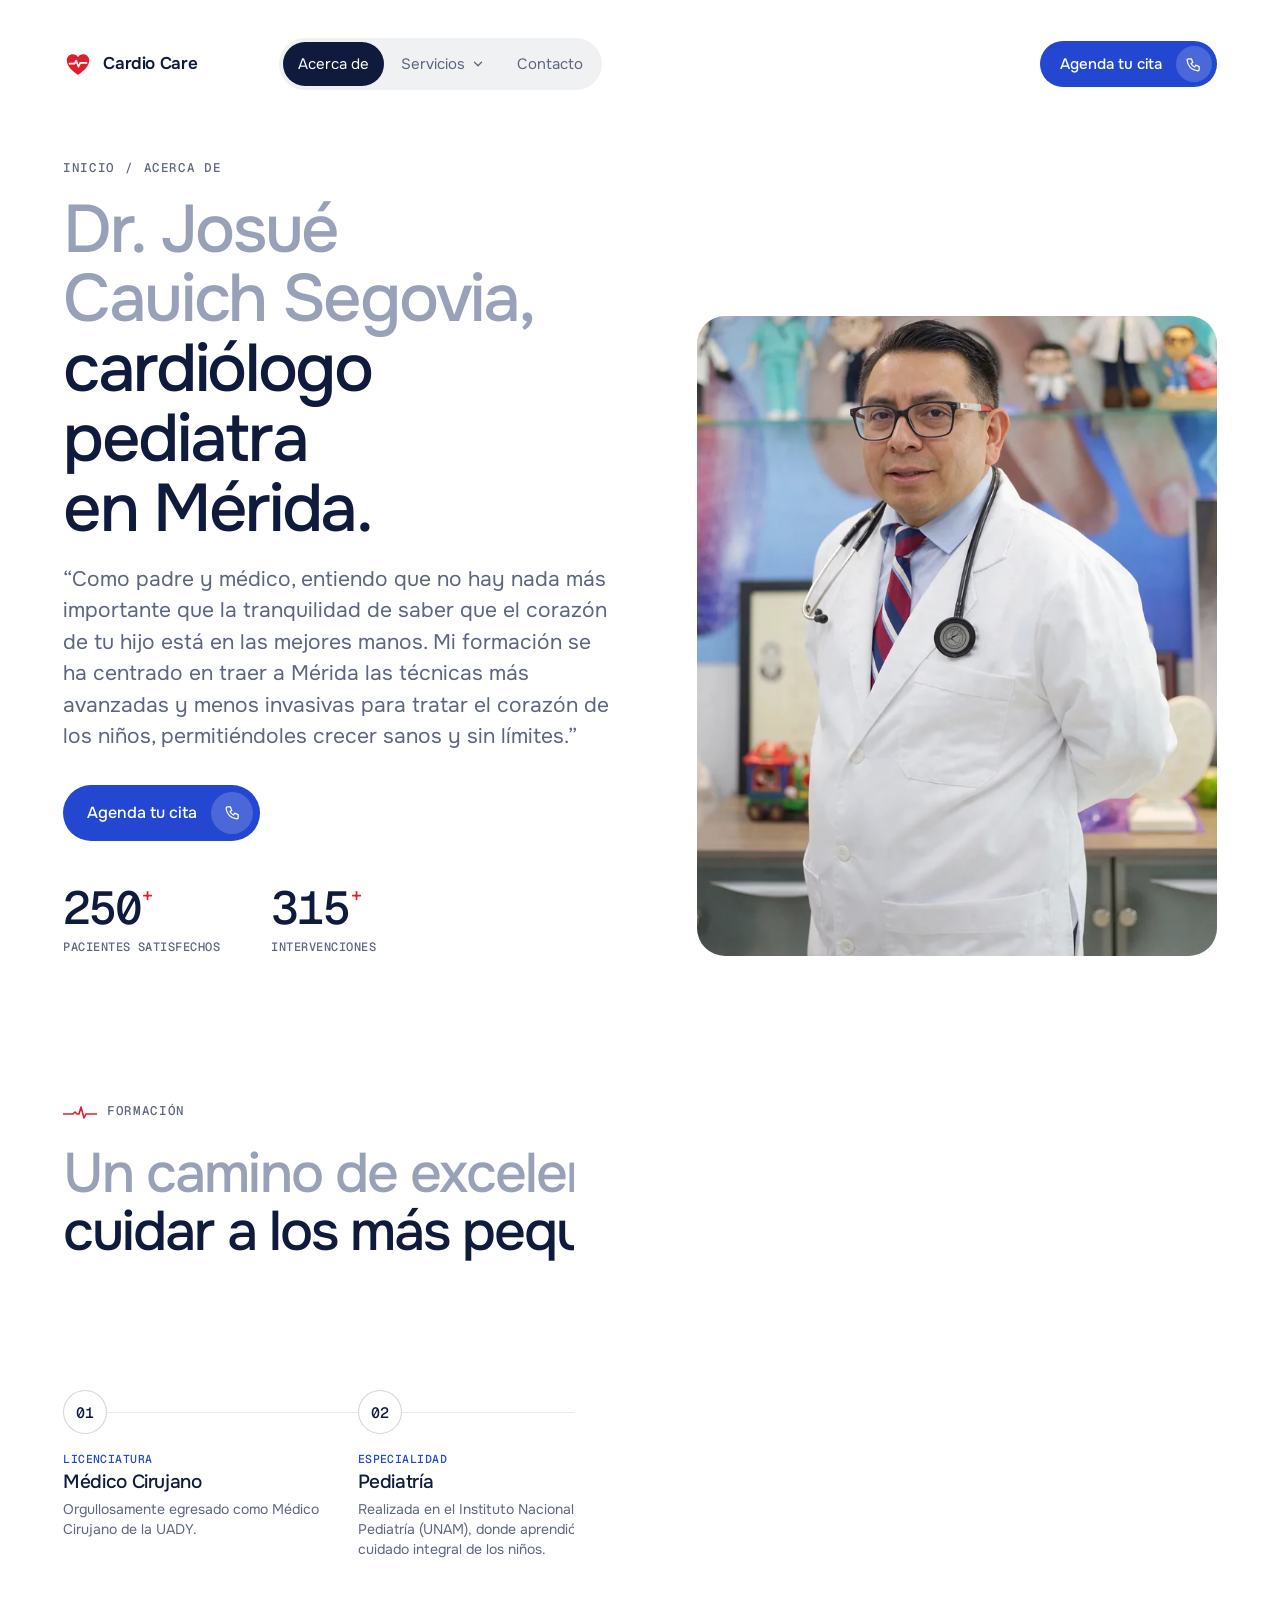
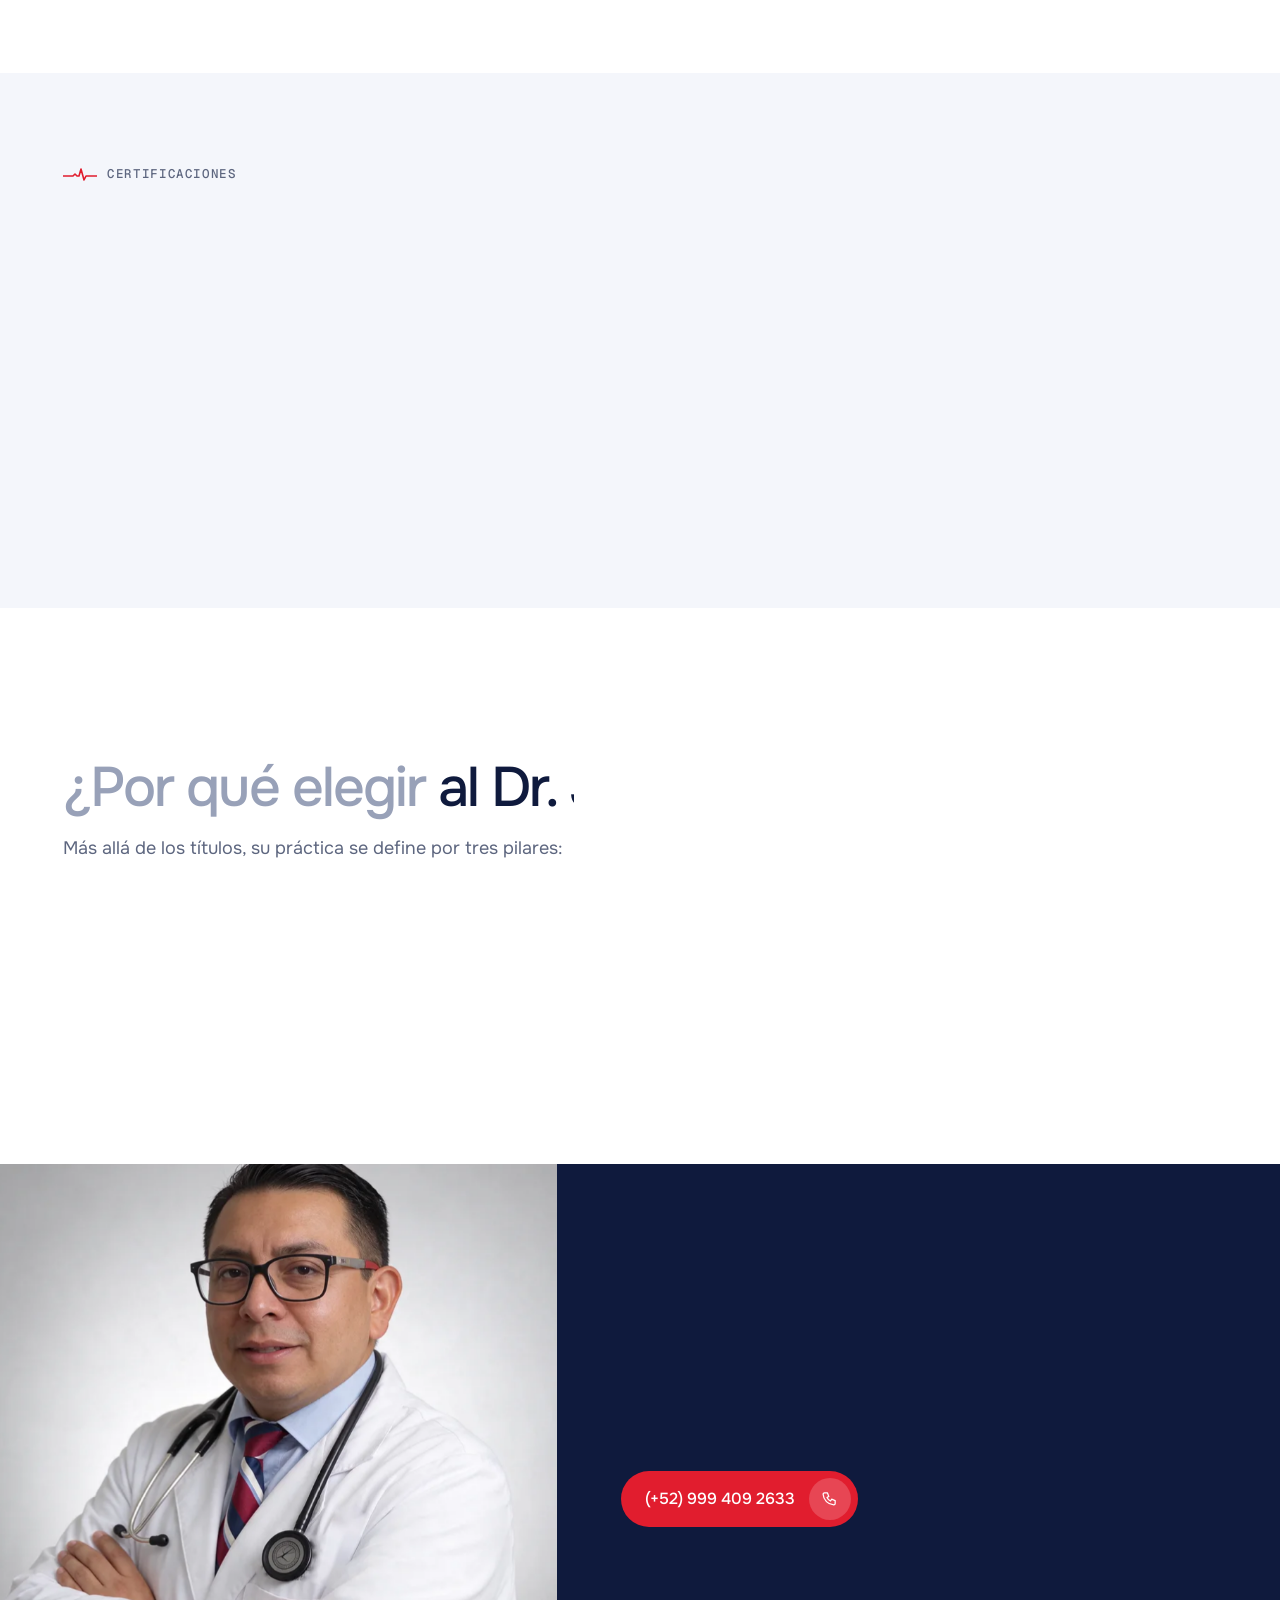
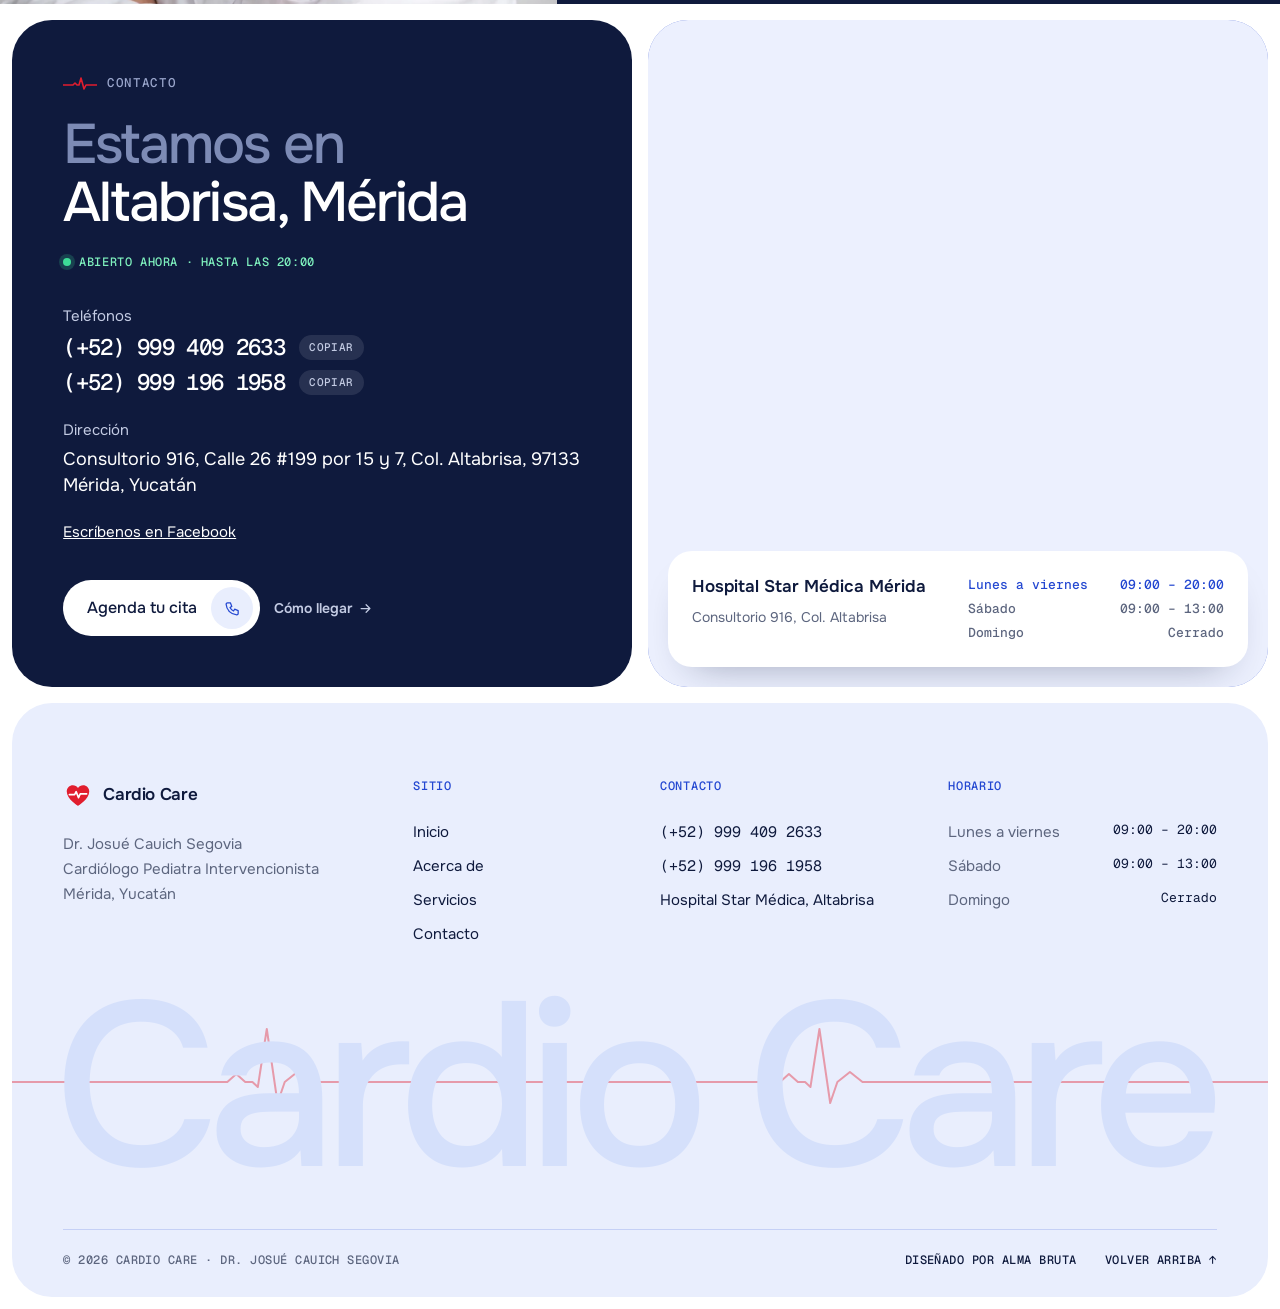
==== acerca-de/index.html @ bc27515f "Una URL por página: servicios, acerca de y contacto con dirección propia - Router por rutas reales: " ====
<!doctype html>
<html lang="es-MX">
<head>
<meta charset="utf-8">
<meta name="viewport" content="width=device-width, initial-scale=1, viewport-fit=cover">
<title>Dr. Josué Cauich Segovia · Cardiólogo Pediatra en Mérida | Cardio Care</title>
<meta name="description" content="Conoce al Dr. Josué Cauich Segovia: formado en el Instituto Nacional de Pediatría y el Instituto Nacional de Cardiología, certificado por el Consejo Mexicano de Cardiología.">
<link rel="canonical" href="https://cardiocare-sigma.vercel.app/acerca-de/">
<meta name="theme-color" content="#2347D1">
<link rel="icon" href="/favicon.svg" type="image/svg+xml">
<link rel="apple-touch-icon" href="/apple-touch-icon.png">
<meta property="og:type" content="website">
<meta property="og:locale" content="es_MX">
<meta property="og:site_name" content="Cardio Care">
<meta property="og:title" content="Dr. Josué Cauich Segovia · Cardiólogo Pediatra en Mérida | Cardio Care">
<meta property="og:description" content="Conoce al Dr. Josué Cauich Segovia: formado en el Instituto Nacional de Pediatría y el Instituto Nacional de Cardiología, certificado por el Consejo Mexicano de Cardiología.">
<meta property="og:url" content="https://cardiocare-sigma.vercel.app/acerca-de/">
<meta property="og:image" content="https://cardiocare-sigma.vercel.app/img/dr-portrait.webp">
<meta name="twitter:card" content="summary_large_image">
<link rel="preconnect" href="https://fonts.googleapis.com"><link rel="preconnect" href="https://fonts.gstatic.com" crossorigin>
<link rel="preload" as="style" href="https://fonts.googleapis.com/css2?family=Onest:wght@300;400;500;600&family=Geist+Mono:wght@500&display=swap">
<link href="https://fonts.googleapis.com/css2?family=Onest:wght@300;400;500;600&family=Geist+Mono:wght@500&display=swap" rel="stylesheet" media="print" onload="this.media='all'">
<noscript><link href="https://fonts.googleapis.com/css2?family=Onest:wght@300;400;500;600&family=Geist+Mono:wght@500&display=swap" rel="stylesheet"></noscript>
<script type="application/ld+json">{"@context": "https://schema.org", "@graph": [{"@type": "Physician", "@id": "https://cardiocare-sigma.vercel.app/#medico", "name": "Dr. Josué Cauich Segovia · Cardio Care", "description": "Cardiólogo pediatra intervencionista en Mérida, Yucatán.", "url": "https://cardiocare-sigma.vercel.app/", "image": "https://cardiocare-sigma.vercel.app/img/dr2.webp", "logo": "https://cardiocare-sigma.vercel.app/favicon.svg", "medicalSpecialty": ["Pediatric", "Cardiovascular"], "telephone": "+529994092633", "address": {"@type": "PostalAddress", "streetAddress": "Calle 26 #199 por 15 y 7, Consultorio 916, Hospital Star Médica", "addressLocality": "Mérida", "addressRegion": "Yucatán", "postalCode": "97133", "addressCountry": "MX"}, "geo": {"@type": "GeoCoordinates", "latitude": 21.0160689, "longitude": -89.5849652}, "hasMap": "https://www.google.com/maps/place/Hospital+Star+M%C3%A9dica+M%C3%A9rida/data=!4m2!3m1!1s0x0:0xc198ba75b83b93b2", "sameAs": ["https://www.google.com/maps/place/Dr+Josu%C3%A9+Cauich+Segovia+Cardi%C3%B3logo+Pediatra/@21.0160689,-89.5849652,17z/data=!4m8!3m7!1s0x8f5677212c8c126d:0xbca4947630c16ba3!8m2!3d21.0160689!4d-89.5849652!9m1!1b1!16s%2Fg%2F1pty506rj"], "openingHoursSpecification": [{"@type": "OpeningHoursSpecification", "dayOfWeek": ["Monday", "Tuesday", "Wednesday", "Thursday", "Friday"], "opens": "09:00", "closes": "20:00"}, {"@type": "OpeningHoursSpecification", "dayOfWeek": "Saturday", "opens": "09:00", "closes": "13:00"}], "areaServed": {"@type": "State", "name": "Yucatán"}}, {"@type": "BreadcrumbList", "itemListElement": [{"@type": "ListItem", "position": 1, "name": "Inicio", "item": "https://cardiocare-sigma.vercel.app/"}, {"@type": "ListItem", "position": 2, "name": "Acerca de", "item": "https://cardiocare-sigma.vercel.app/acerca-de/"}]}, {"@type": "MedicalWebPage", "url": "https://cardiocare-sigma.vercel.app/acerca-de/", "name": "Dr. Josué Cauich Segovia · Cardiólogo Pediatra en Mérida | Cardio Care", "description": "Conoce al Dr. Josué Cauich Segovia: formado en el Instituto Nacional de Pediatría y el Instituto Nacional de Cardiología, certificado por el Consejo Mexicano de Cardiología.", "about": {"@id": "https://cardiocare-sigma.vercel.app/#medico"}, "inLanguage": "es-MX"}]}</script>
<style>
/* Respaldo con las medidas de Onest: mientras carga la fuente, el texto ocupa lo mismo y nada salta. */
@font-face{font-family:"Onest fb";src:local("Arial");size-adjust:103.3%;ascent-override:93.9%;descent-override:30%;line-gap-override:0%}
/* Dirección E: paneles redondeados sobre gris hielo, doctor recortado, títulos en dos tonos,
   lecturas tipo monitor en mono y un trazo de ECG como hilo conductor. Serio, cálido y propio de cardiología. */
:root{
  --c:#2347D1; --c-d:#8AA4FF; --n:#0F1A3D; --r:#E11D2E; --r-d:#FF5C67; --ice:#E9EEFD; --heart-bg:#DEEAFD;
  --bg:#FFFFFF; --panel:#FFFFFF; --soft:#F4F6FB; --ink:#0F1A3D; --gray:#98A1B8; --mut:#5D667F; --line:rgba(15,26,61,.09);
  --primary:var(--c); --on-primary:#fff;
  --f:"Onest","Onest fb","Segoe UI",system-ui,sans-serif; --m:"Geist Mono",ui-monospace,monospace;
  --glow:#D9E2FB; --hero-a:#F7F8FB; --hero-b:#E8ECF5;
  --rad:40px; --rad-m:28px; --rad-s:18px; --gap:16px;
  --ease:cubic-bezier(.22,1,.36,1);
  --wrap:1408px;
  color-scheme:light;
}
@media (prefers-color-scheme: dark){ :root:not([data-theme="light"]){
  --bg:#0A0D18; --panel:#121729; --soft:#171D33; --ink:#EEF1FA; --gray:#6F7894; --mut:#A3AAC2; --line:rgba(255,255,255,.08);
  --ice:#1A2342; --heart-bg:#1A2342; --primary:var(--c-d); --on-primary:#0A1030; color-scheme:dark; --glow:rgba(35,71,209,.28); --hero-a:#121729; --hero-b:#0A0D18; } }
:root[data-theme="dark"]{
  --bg:#0A0D18; --panel:#121729; --soft:#171D33; --ink:#EEF1FA; --gray:#6F7894; --mut:#A3AAC2; --line:rgba(255,255,255,.08);
  --ice:#1A2342; --heart-bg:#1A2342; --primary:var(--c-d); --on-primary:#0A1030; color-scheme:dark; --glow:rgba(35,71,209,.28); --hero-a:#121729; --hero-b:#0A0D18; }

*{box-sizing:border-box}
html{scroll-behavior:smooth;scroll-padding-top:100px}
body{margin:0;background:var(--bg);color:var(--ink);font-family:var(--f);font-size:17px;line-height:1.6;-webkit-font-smoothing:antialiased}
h1,h2,h3,h4{font-weight:500;letter-spacing:-.035em;line-height:1.04;margin:0;text-wrap:balance}
p{margin:0;text-wrap:pretty}
a{color:inherit}
img{display:block;max-width:100%}
[hidden]{display:none!important}
:focus-visible{outline:3px solid var(--primary);outline-offset:3px;border-radius:8px}
.gr{color:var(--gray)}
.mono{font-family:var(--m)}
.sr{position:absolute;width:1px;height:1px;overflow:hidden;clip:rect(0 0 0 0);white-space:nowrap}
.skip{position:absolute;left:16px;top:-60px;background:var(--primary);color:#fff;padding:10px 14px;border-radius:12px;z-index:90;text-decoration:none}
.skip:focus{top:12px}
.shell{max-width:var(--wrap);margin-inline:auto;padding:12px max(12px,env(safe-area-inset-right)) 12px max(12px,env(safe-area-inset-left))}
.panel{background:var(--panel);border-radius:var(--rad);position:relative;overflow:hidden}
#main > * + *{margin-top:var(--gap)}
.in{padding-inline:clamp(22px,4vw,56px)}

/* etiqueta con latido */
.lbl{display:inline-flex;align-items:center;gap:10px;font:500 12.5px/1 var(--m);letter-spacing:.05em;text-transform:uppercase;color:var(--mut)}
.lbl::before{content:"";width:34px;height:14px;flex-shrink:0;background:url("data:image/svg+xml,%3Csvg xmlns='http://www.w3.org/2000/svg' viewBox='0 0 34 14'%3E%3Cpath d='M0 9h10l2-2 2 2h2l2-7 3 11 2-4h11' fill='none' stroke='%23E11D2E' stroke-width='1.6' stroke-linejoin='round'/%3E%3C/svg%3E") no-repeat}
.h2{font-size:clamp(34px,2.2rem + 1.6vw,58px);margin-top:18px}

/* botones */
.btn{display:inline-flex;align-items:center;gap:14px;background:var(--c);color:#fff;border-radius:999px;padding:7px 7px 7px 24px;font:500 16px/1 var(--f);text-decoration:none;border:0;cursor:pointer;white-space:nowrap;transition:transform .4s var(--ease),background-color .3s}
.btn .bi{width:42px;height:42px;border-radius:50%;background:rgba(255,255,255,.18);display:grid;place-items:center;transition:transform .5s var(--ease)}
.btn .bi svg{width:17px;height:17px}
.btn:hover .bi{transform:rotate(90deg)}
.btn:active{transform:scale(.98)}
.btn.w{background:#fff;color:var(--n)} .btn.w .bi{background:var(--ice);color:var(--c)}
.btn.red{background:var(--r)}
.link{font-weight:600;font-size:14px;text-decoration:none;display:inline-flex;gap:6px;align-items:center}
.link:hover{color:var(--primary)}

/* ---------- nav ---------- */
.top{position:sticky;top:0;z-index:50;pointer-events:none;height:0}
.nav{pointer-events:auto;position:absolute;left:0;right:0;top:12px;display:flex;align-items:center;gap:18px;padding:14px clamp(22px,4vw,56px);border-radius:999px;transition:background-color .4s,box-shadow .4s,top .4s var(--ease)}
.top.scrolled .nav{background:color-mix(in oklab,var(--panel) 82%,transparent);backdrop-filter:blur(16px) saturate(1.4);-webkit-backdrop-filter:blur(16px) saturate(1.4);box-shadow:0 0 0 1px var(--line),0 18px 40px -26px rgba(15,26,61,.4);top:12px;margin-inline:0}
.logo{display:flex;align-items:center;gap:10px;font-weight:600;font-size:17px;letter-spacing:-.02em;text-decoration:none;flex-shrink:0}
.logo svg{width:30px;height:30px}
.menu{display:flex;gap:2px;list-style:none;padding:4px;margin:0 0 0 clamp(20px,5vw,80px);font-size:15px;background:color-mix(in oklab,var(--ink) 6%,transparent);border-radius:999px}
.menu a,.menu button{display:inline-flex;align-items:center;gap:6px;padding:10px 15px;border-radius:999px;text-decoration:none;color:var(--mut);background:none;border:0;font:inherit;cursor:pointer;transition:background-color .3s,color .3s}
.menu a:hover,.menu button:hover{color:var(--ink)}
.menu [aria-current="page"],.menu [aria-current="page"]:hover{background:var(--ink);color:var(--panel)}
.nav .r{margin-left:auto;display:flex;gap:10px;align-items:center}
.nav .tel{font:500 14px/1 var(--m);color:var(--mut);text-decoration:none;margin-right:6px}
.pillw{background:var(--panel);color:var(--ink);padding:13px 18px;border-radius:999px;font-weight:500;font-size:15px;text-decoration:none;box-shadow:0 1px 2px rgba(15,26,61,.08)}
.circ{width:46px;height:46px;border-radius:50%;background:var(--c);color:#fff;display:grid;place-items:center;flex-shrink:0;border:0;cursor:pointer}
.circ svg{width:18px;height:18px}
.burger{display:none}
.chev{width:14px;height:14px;transition:rotate .3s var(--ease)}
.has-mega{position:relative}
.mega{position:absolute;top:calc(100% + 14px);left:50%;translate:-50% 0;width:min(820px,92vw);background:var(--panel);border-radius:var(--rad-m);box-shadow:0 0 0 1px var(--line),0 40px 80px -40px rgba(15,26,61,.5);padding:10px;display:grid;grid-template-columns:repeat(3,1fr);gap:4px;opacity:0;visibility:hidden;transform:translateY(-6px);transition:opacity .25s,transform .4s var(--ease),visibility .25s}
.has-mega.open .mega{opacity:1;visibility:visible;transform:none}
.has-mega.open .chev{rotate:180deg}
.mega a{display:grid;grid-template-columns:64px 1fr;gap:12px;align-items:center;padding:8px;border-radius:16px;text-decoration:none;font-size:14px;font-weight:500;line-height:1.25;color:var(--ink)}
.mega a small{display:block;color:var(--mut);font-weight:400;font-size:12px;margin-top:3px}
.mega a img{width:64px;height:48px;border-radius:10px;object-fit:cover;background:var(--ice)}
.mega a:hover{background:var(--soft)}
.drawer{position:fixed;inset:0;z-index:80;background:var(--panel);padding:20px 20px calc(env(safe-area-inset-bottom) + 24px);overflow:auto;display:flex;flex-direction:column;gap:4px}
.drawer .row{display:flex;justify-content:space-between;align-items:center;margin-bottom:16px}
.drawer > a.big,.drawer > span.big{font-size:32px;font-weight:500;letter-spacing:-.03em;text-decoration:none;padding:6px 0}
.drawer .svc{display:grid;grid-template-columns:1fr 1fr;gap:2px 14px;padding:4px 0 14px}
.drawer .svc a{color:var(--mut);text-decoration:none;padding:7px 0;font-size:15px}
.drawer .btn{margin-top:auto;align-self:flex-start}

/* ---------- hero ---------- */
.hero{min-height:min(880px,100svh);background:radial-gradient(60% 70% at 72% 62%,color-mix(in oklab,var(--c) 14%,transparent) 0%,transparent 70%),linear-gradient(180deg,color-mix(in oklab,var(--panel) 70%,var(--bg)),var(--bg));display:grid;grid-template-columns:minmax(0,1.05fr) minmax(0,.95fr);align-items:stretch}
.hero{background:radial-gradient(60% 70% at 72% 62%,var(--glow) 0%,transparent 70%),linear-gradient(180deg,var(--hero-a),var(--hero-b))}
.stars svg{width:16px;height:16px;display:inline-block;vertical-align:-2px}
.phead .media.tall{aspect-ratio:4/5;max-height:640px;justify-self:end;width:min(100%,520px)}
.phead .media.tall img{object-position:50% 20%}
.prose p.callout{font-weight:400}
.tech .stage .co .link{color:var(--ink)}
.hero .t{padding:150px clamp(22px,4vw,56px) 52px;display:flex;flex-direction:column;position:relative;z-index:3}
.hero h1{font-size:clamp(42px,2rem + 3.4vw,78px);margin-top:22px;max-width:12.5ch}
.hero .lead{font-size:clamp(17px,1rem + .3vw,19px);line-height:1.55;color:var(--mut);margin-top:24px;max-width:440px}
.hero .ct{margin-top:34px;display:flex;gap:16px;align-items:center;flex-wrap:wrap}
.hero .ct .alt{font-size:15px;color:var(--mut)}
.hero .ct .alt a{font-family:var(--m);color:var(--ink);text-decoration:none}
.nums{display:flex;gap:clamp(28px,4vw,56px);margin-top:auto;padding-top:56px;flex-wrap:wrap}
.nums b{font:500 clamp(38px,1.6rem + 1.6vw,52px)/1 var(--m);letter-spacing:-.05em;display:block}
.nums b sup{font-size:.4em;color:var(--r);vertical-align:top;margin-left:2px}
.nums span{font:500 12px/1.3 var(--m);letter-spacing:.04em;text-transform:uppercase;color:var(--mut);display:block;margin-top:9px}
.hero .v{position:relative;min-height:520px}
.hero .doc{position:absolute;bottom:0;left:50%;translate:-52% 0;height:min(94%,800px);width:auto;max-width:none;z-index:2}
.rings{position:absolute;left:50%;top:60%;width:1000px;height:1000px;translate:-50% -50%;border-radius:50%;border:1px solid color-mix(in oklab,var(--c) 12%,transparent);z-index:0}
.rings::before,.rings::after{content:"";position:absolute;inset:140px;border-radius:50%;border:1px solid color-mix(in oklab,var(--c) 12%,transparent)}
.rings::after{inset:280px}
.hero .ecg{position:absolute;left:0;right:0;bottom:170px;height:110px;width:100%;z-index:1;pointer-events:none}
.ecg path{fill:none;stroke:var(--r);stroke-opacity:.75;stroke-width:2;stroke-linejoin:round;stroke-dasharray:3200;stroke-dashoffset:0}
@media (prefers-reduced-motion:no-preference){.ecg.draw path{animation:trace 3s var(--ease) both .4s}}
@keyframes trace{from{stroke-dashoffset:3200}}
.float{position:absolute;z-index:4;display:flex;align-items:center;gap:12px;background:color-mix(in oklab,var(--panel) 74%,transparent);backdrop-filter:blur(14px);-webkit-backdrop-filter:blur(14px);border:1px solid color-mix(in oklab,var(--panel) 90%,transparent);padding:10px 18px 10px 10px;border-radius:999px;font-size:14px;line-height:1.3;box-shadow:0 20px 40px -24px rgba(15,26,61,.35);white-space:nowrap}
.float .ic{width:40px;height:40px;border-radius:50%;display:grid;place-items:center;background:var(--ice);color:var(--c);flex-shrink:0}
.float .ic svg{width:18px;height:18px}
.float b{font-weight:600;display:block}
.f1{right:3%;top:41%}.f2{left:-4%;top:56%}.f3{right:2%;top:72%}
@media (prefers-reduced-motion:no-preference){.float{animation:bob 7s ease-in-out infinite}.f2{animation-delay:-2s}.f3{animation-delay:-4s}}
@keyframes bob{50%{transform:translateY(-6px)}}

/* banda */
.band{background:var(--c);color:#fff;border-radius:var(--rad);padding:clamp(26px,3vw,40px) clamp(22px,4vw,56px);display:flex;align-items:center;gap:clamp(20px,3vw,40px);overflow:hidden}
.band small{font:500 12px/1.3 var(--m);text-transform:uppercase;letter-spacing:.06em;color:#C9D4FF;flex-shrink:0}
.band ul{list-style:none;margin:0;padding:0;display:flex;align-items:center;gap:20px;flex-wrap:wrap;font-size:clamp(20px,1rem + 1vw,28px);font-weight:300;letter-spacing:-.03em}
.band li{display:flex;align-items:center;gap:20px}
.band li + li::before{content:"";width:40px;height:16px;background:url("data:image/svg+xml,%3Csvg xmlns='http://www.w3.org/2000/svg' viewBox='0 0 40 16'%3E%3Cpath d='M0 10h12l2-2 2 2h2l3-8 3 13 2-5h14' fill='none' stroke='%23fff' stroke-opacity='.7' stroke-width='1.6' stroke-linejoin='round'/%3E%3C/svg%3E") no-repeat}

/* ---------- carrusel servicios ---------- */
.svc{padding:clamp(64px,8vw,100px) 0 clamp(56px,7vw,90px)}
.center{text-align:center}
.arrows{display:flex;gap:8px;justify-content:center;margin-top:28px}
.arrows button{width:54px;height:42px;border-radius:999px;background:var(--soft);display:grid;place-items:center;border:0;color:var(--ink);cursor:pointer;transition:background-color .3s,color .3s}
.arrows button:hover{background:var(--c);color:#fff}
.arrows svg{width:18px;height:18px}
.arrows .prev svg{rotate:180deg}
.car{display:flex;gap:var(--gap);margin-top:clamp(32px,4vw,56px);overflow-x:auto;scroll-snap-type:x mandatory;padding:0 clamp(22px,4vw,56px) 8px;scroll-padding-inline:clamp(22px,4vw,56px);scrollbar-width:none}
.car::-webkit-scrollbar{display:none}
.sc{position:relative;flex-shrink:0;width:clamp(260px,24vw,330px);height:clamp(360px,32vw,440px);border-radius:var(--rad-m);overflow:hidden;background:var(--ice);scroll-snap-align:start;text-decoration:none;color:#fff;isolation:isolate}
.sc.big{width:clamp(300px,38vw,520px)}
.sc img{position:absolute;inset:0;width:100%;height:100%;object-fit:cover;z-index:-1;transition:transform .9s var(--ease)}
.sc:hover img{transform:scale(1.05)}
.sc::after{content:"";position:absolute;inset:0;z-index:-1;background:linear-gradient(180deg,rgba(15,26,61,0) 42%,rgba(15,26,61,.84))}
.sc .n{position:absolute;top:18px;left:18px;font:500 12px/1 var(--m);color:var(--n);background:rgba(255,255,255,.85);padding:7px 11px;border-radius:999px}
.sc .tx{position:absolute;left:22px;right:22px;bottom:22px;display:flex;justify-content:space-between;align-items:flex-end;gap:14px}
.sc h3{font-size:clamp(21px,1rem + .6vw,26px);letter-spacing:-.025em}
.sc p{font-size:14px;color:#D5DCF3;margin-top:6px;line-height:1.35}
.ar{width:44px;height:44px;border-radius:50%;background:#fff;color:var(--n);display:grid;place-items:center;flex-shrink:0;transition:rotate .5s var(--ease),background-color .3s}
.ar svg{width:17px;height:17px}
.sc:hover .ar{rotate:-45deg;background:var(--c);color:#fff}

/* ---------- corazón con anotaciones ---------- */
.tech{padding:clamp(64px,8vw,100px) clamp(22px,4vw,56px) clamp(64px,8vw,110px);background:var(--heart-bg)}
.tech .hd{display:flex;justify-content:space-between;align-items:flex-end;gap:24px 60px;flex-wrap:wrap}
.tech .sub{font-size:18px;color:var(--mut);max-width:440px;line-height:1.5}
.stage{position:relative;height:760px;margin-top:10px}
.stage .ring{position:absolute;left:50%;top:50%;border-radius:50%;border:1px solid color-mix(in oklab,var(--c) 16%,transparent);translate:-50% -50%}
.stage .ring.d{border-style:dashed}
.stage > img{position:absolute;left:50%;top:50%;width:min(860px,72%);translate:-50% -50%;-webkit-mask-image:radial-gradient(closest-side,#000 78%,transparent);mask-image:radial-gradient(closest-side,#000 78%,transparent)}
.co{position:absolute;width:270px;text-decoration:none}
.co .tg{font:500 11px/1 var(--m);letter-spacing:.05em;text-transform:uppercase;color:var(--c);padding-left:20px;display:block;margin-bottom:8px}
.co b{display:flex;align-items:center;gap:10px;font-weight:600;font-size:18px;letter-spacing:-.02em}
.co b::before{content:"";width:10px;height:10px;border-radius:50%;background:var(--panel);border:3px solid var(--ink);flex-shrink:0}
.co.red b::before{border-color:var(--r)}
.co p{font-size:14px;color:var(--mut);margin-top:8px;line-height:1.45;padding-left:20px}
.co .link{padding-left:20px;margin-top:10px}
.co:hover b{color:var(--c)}
.c1{left:3%;top:18%}.c2{right:3%;top:12%}.c3{left:8%;top:64%}.c4{right:1%;top:60%}

/* ---------- doctor ---------- */
.about{display:grid;grid-template-columns:minmax(0,1fr) minmax(300px,460px)}
.about .t{padding:clamp(56px,7vw,90px) clamp(22px,4vw,56px)}
.about blockquote{font-size:clamp(19px,1rem + .4vw,22px);line-height:1.5;margin:28px 0 0;max-width:620px;font-weight:300}
.about .who{margin-top:20px;font-size:15px;color:var(--mut)}
.about .who b{color:var(--ink);font-weight:600}
.about .ph{position:relative;min-height:440px;background:var(--ice)}
.about .ph img{position:absolute;inset:0;width:100%;height:100%;object-fit:cover;object-position:70% 25%}
.about .ph .float{left:auto;top:auto;right:24px;bottom:24px;animation:none;background:rgba(15,26,61,.78);border-color:rgba(255,255,255,.12);color:#fff}
.about .ph .float .ic{background:rgba(255,255,255,.12);color:#fff}
.steps{list-style:none;padding:0;margin:52px 0 0;display:grid;grid-template-columns:repeat(4,minmax(0,1fr));gap:24px;position:relative}
.steps::before{content:"";position:absolute;left:22px;right:40px;top:22px;height:1px;background:var(--line)}
.steps li{position:relative}
.steps .k{width:44px;height:44px;border-radius:50%;background:var(--panel);border:1px solid color-mix(in oklab,var(--ink) 18%,transparent);display:grid;place-items:center;font:500 15px/1 var(--m)}
.steps small{display:block;font:500 11.5px/1.3 var(--m);letter-spacing:.04em;text-transform:uppercase;color:var(--c);margin-top:18px}
.steps h3{font-size:19px;margin-top:6px;letter-spacing:-.02em}
.steps p{font-size:14px;color:var(--mut);margin-top:6px;line-height:1.45}

/* ---------- para papás (minimal) ---------- */
.papas{display:grid;grid-template-columns:minmax(0,420px) minmax(0,1fr);gap:clamp(32px,5vw,72px);padding:clamp(56px,7vw,90px) clamp(22px,4vw,56px);align-items:center}
.papas p.sub{font-size:18px;color:var(--mut);line-height:1.5;margin-top:20px}
.strips{display:grid}
.lane{display:grid;grid-template-columns:110px minmax(0,1fr) 140px;align-items:center;gap:20px;min-height:72px}
.lane span{font:500 12px/1.2 var(--m);text-transform:uppercase;letter-spacing:.04em;color:var(--mut)}
.lane svg{width:100%;height:40px;overflow:visible}
.lane svg path{fill:none;stroke-width:1.4;stroke-linejoin:round;stroke-linecap:round}
.lane b{font:500 24px/1 var(--m);text-align:right;letter-spacing:-.04em;font-variant-numeric:tabular-nums}
.lane b i{font-style:normal;font-size:11px;color:var(--mut);margin-left:4px;letter-spacing:0}
.strips .note{display:flex;justify-content:space-between;gap:16px;font:500 11px/1.3 var(--m);text-transform:uppercase;letter-spacing:.05em;color:var(--gray);padding-top:16px}
.lg{display:flex;gap:18px;flex-wrap:wrap}
.lg span{display:inline-flex;align-items:center;gap:8px}
.lg span::before{content:"";width:14px;height:2px;background:currentColor}

/* ---------- reseñas ---------- */
.rev{padding:clamp(64px,8vw,100px) 0 clamp(64px,8vw,110px)}
.score{display:inline-flex;align-items:center;justify-content:center;flex-wrap:wrap;gap:8px 14px;margin-top:22px;font-size:15px;color:var(--mut);text-decoration:none}
.score b{font:500 34px/1 var(--m);color:var(--ink);letter-spacing:-.04em}
.stars{color:#F5A524;letter-spacing:2px;white-space:nowrap}
.rc{display:flex;gap:var(--gap);margin-top:clamp(36px,4vw,56px);overflow-x:auto;scroll-snap-type:x mandatory;padding:0 clamp(22px,4vw,56px) 24px;scroll-padding-inline:clamp(22px,4vw,56px);scrollbar-width:none;align-items:center}
.rc::-webkit-scrollbar{display:none}
.rv{flex-shrink:0;scroll-snap-align:center!important;width:min(400px,80vw);transition:background-color .5s var(--ease),color .5s var(--ease),box-shadow .5s var(--ease);user-select:none;background:var(--soft);border-radius:var(--rad-m);padding:30px;font-size:16px;line-height:1.55;scroll-snap-align:start;margin:0}
.rv.on{background:var(--n);color:#fff;box-shadow:0 30px 60px -30px rgba(15,26,61,.6)}
.rv blockquote{margin:0}
.rv figcaption{display:flex;align-items:center;gap:12px;margin-top:22px;font-size:14px}
.rv .av{width:40px;height:40px;border-radius:12px;background:var(--ice);color:var(--c);display:grid;place-items:center;font-weight:600;flex-shrink:0}
.rv.on .av{background:var(--c);color:#fff}
.rv figcaption span span{display:block;color:var(--mut);font-size:12px;font-family:var(--m);text-transform:uppercase;letter-spacing:.04em;margin-top:2px}
.rv.on figcaption span span{color:#AEB6D0}

/* ---------- contacto ---------- */
.cta{display:grid;grid-template-columns:minmax(0,1fr) minmax(0,1fr);gap:var(--gap)}
.cta .l{background:var(--n);color:#fff;border-radius:var(--rad);padding:clamp(32px,4vw,56px);display:flex;flex-direction:column;justify-content:space-between;gap:36px;min-height:560px}
.cta .lbl{color:#9AA6CC}
.cta h2 .gr{color:#7D8BB5}
.live{display:inline-flex;align-items:center;gap:8px;font:500 12px/1 var(--m);letter-spacing:.05em;text-transform:uppercase;margin-top:24px}
.live i{width:8px;height:8px;border-radius:50%}
.live.open{color:#7EF0BD}.live.open i{background:#3DDC97;box-shadow:0 0 0 4px rgba(61,220,151,.2)}
.live.closed{color:#AEB6D0}.live.closed i{background:#AEB6D0}
.rows{display:grid;gap:22px;font-size:15px;color:#C3CBE3;margin-top:30px}
.rows .ph{display:grid;grid-template-columns:auto auto;justify-content:start;align-items:center;gap:8px 14px;margin-top:6px}
.rows .ph a{font:500 clamp(20px,1rem + .5vw,24px)/1.2 var(--m);color:#fff;text-decoration:none;letter-spacing:-.03em}
.copy{font:500 11px/1 var(--m);text-transform:uppercase;letter-spacing:.04em;color:#C3CBE3;background:rgba(255,255,255,.1);border:0;border-radius:999px;padding:7px 10px;cursor:pointer}
.copy:hover{background:rgba(255,255,255,.18);color:#fff}
.rows .ad{display:block;color:#fff;font-size:18px;line-height:1.45;margin-top:4px}
.rows .fb{color:#fff}
.map{border-radius:var(--rad);overflow:hidden;position:relative;background:var(--soft);min-height:560px}
.map iframe{position:absolute;inset:0;width:100%;height:100%;border:0;filter:saturate(.8) contrast(1.02)}
.map .card{position:absolute;left:20px;right:20px;bottom:20px;background:var(--panel);border-radius:24px;padding:22px 24px;display:grid;grid-template-columns:1fr 1fr;gap:20px;font-size:14px;color:var(--mut);box-shadow:0 20px 40px -24px rgba(15,26,61,.4)}
.map .card b{display:block;color:var(--ink);font-size:17px;font-weight:600;margin-bottom:6px}
.map .card .h{display:flex;justify-content:space-between;gap:10px;padding:3px 0;font:500 13px/1.4 var(--m)}
.map .card .h.today{color:var(--c)}
.foot{position:relative;min-height:300px;overflow:hidden;border-radius:var(--rad);background:var(--panel);padding:40px clamp(22px,4vw,56px);display:flex;justify-content:space-between;gap:16px;flex-wrap:wrap;font-size:14px;color:var(--mut)}
.foot nav{display:flex;gap:18px;flex-wrap:wrap}
.foot a{text-decoration:none}.foot a:hover{color:var(--ink)}
.foot .wm{position:absolute;left:24px;bottom:-.22em;font-size:clamp(90px,17vw,250px);font-weight:500;letter-spacing:-.06em;color:var(--bg);white-space:nowrap;line-height:1;pointer-events:none}
.foot .ecg{position:absolute;left:0;bottom:22%;width:100%;height:90px}
.foot .ecg path{stroke-opacity:.45}

/* barra de llamada */
.dock{position:fixed;left:50%;bottom:calc(env(safe-area-inset-bottom) + 16px);translate:-50% 0;z-index:45;display:flex;align-items:center;gap:16px;background:rgba(15,26,61,.92);backdrop-filter:blur(12px);-webkit-backdrop-filter:blur(12px);color:#fff;border-radius:999px;padding:7px 7px 7px 8px;box-shadow:0 20px 40px -14px rgba(15,26,61,.55);transition:transform .6s var(--ease),opacity .4s;max-width:calc(100% - 24px)}
.dock.off{transform:translateY(150%);opacity:0;pointer-events:none}
.dock .hb{width:40px;height:40px;border-radius:50%;background:var(--r);display:grid;place-items:center;flex-shrink:0}
.dock .hb svg{width:18px;height:18px}
@media (prefers-reduced-motion:no-preference){.dock .hb svg{animation:beat 1.4s infinite}}
@keyframes beat{0%,100%{transform:scale(1)}14%{transform:scale(1.22)}28%{transform:scale(1)}42%{transform:scale(1.12)}}
.dock span.q{font-size:14px;color:#C3CBE3;white-space:nowrap}
.dock .btn{padding:5px 5px 5px 18px;font-size:15px}
.dock .btn .bi{width:36px;height:36px}

/* ---------- páginas internas ---------- */
.phead{display:grid;grid-template-columns:minmax(0,1fr) minmax(0,1fr);gap:clamp(24px,4vw,56px);padding:150px clamp(22px,4vw,56px) clamp(32px,4vw,56px);background:linear-gradient(180deg,color-mix(in oklab,var(--panel) 70%,var(--bg)),var(--bg));align-items:end}
.phead h1{font-size:clamp(40px,1.8rem + 3vw,72px);margin-top:20px}
.phead .q{font-size:clamp(18px,1rem + .4vw,21px);color:var(--mut);margin-top:20px;max-width:46ch;line-height:1.5}
.phead .ct{margin-top:32px}
.phead .media{border-radius:var(--rad-m);overflow:hidden;aspect-ratio:16/11;background:var(--ice)}
.phead .media img{width:100%;height:100%;object-fit:cover}
.crumb{display:flex;gap:10px;align-items:center;font:500 12.5px/1 var(--m);letter-spacing:.05em;text-transform:uppercase;color:var(--mut)}
.crumb a{text-decoration:none}.crumb a:hover{color:var(--c)}
.article{padding:clamp(48px,7vw,96px) clamp(22px,4vw,56px)}
.prose{max-width:70ch;margin-inline:auto;font-size:18px;line-height:1.75}
.prose > * + *{margin-top:1.05em}
.prose > p:first-child{font-size:clamp(20px,1rem + .5vw,23px);line-height:1.55;font-weight:300}
.prose h2{font-size:clamp(26px,1.2rem + 1vw,34px);margin-top:1.9em}
.prose h3{font-size:20px;margin-top:1.5em;letter-spacing:-.02em}
.prose ul,.prose ol{padding-left:1.25em}
.prose li + li{margin-top:.45em}
.prose li::marker{color:var(--c)}
.prose strong{font-weight:600}
.prose .callout{background:var(--soft);border-radius:var(--rad-s);padding:24px 26px}
.prose .callout b{display:block;font-size:18px;margin-bottom:6px;font-weight:600}
.groups{display:grid;grid-template-columns:repeat(auto-fit,minmax(240px,1fr));gap:10px;margin-top:1.2em}
.groups section{background:var(--soft);border-radius:var(--rad-s);padding:18px 20px}
.groups h3{font-size:16px;margin:0 0 8px;display:flex;gap:10px;align-items:baseline}
.groups h3 i{font-style:normal;color:var(--c);font-family:var(--m)}
.groups ul{margin:0;padding-left:1.1em;font-size:15px;color:var(--mut)}
.causes{display:grid;gap:12px;margin-top:1.2em}
.cause{display:grid;grid-template-columns:1fr 70px;gap:16px;align-items:center;font-size:16px}
.cause .t{display:flex;flex-direction:column;gap:7px}
.cause .track{height:6px;background:var(--soft);border-radius:99px;overflow:hidden}
.cause .fill{height:100%;background:var(--c);border-radius:99px}
.cause b{font:500 18px/1 var(--m);text-align:right}
.tablewrap{overflow-x:auto;background:var(--panel);border:1px solid var(--line);border-radius:var(--rad-s);margin-top:1.2em}
table{border-collapse:collapse;width:100%;font-size:13px;font-family:var(--m);min-width:640px}
caption{text-align:left;padding:16px 18px 6px;font-family:var(--f);font-weight:600;font-size:16px}
th,td{padding:10px 14px;text-align:left;white-space:nowrap;border-top:1px solid var(--line)}
thead th{font-weight:500;color:var(--mut);background:var(--soft)}
tbody tr:hover{background:var(--soft)}
.tnote{font-size:13px;color:var(--mut);padding:12px 18px}
.help{display:grid;grid-template-columns:minmax(0,1fr) minmax(0,1.3fr);background:var(--n);color:#fff}
.help .im{min-height:340px;position:relative}
.help .im img{position:absolute;inset:0;width:100%;height:100%;object-fit:cover;object-position:50% 35%}
.help .t{padding:clamp(32px,4vw,56px);display:flex;flex-direction:column;justify-content:center;gap:28px}
.help .lbl{color:#9AA6CC}
.help h2 .gr{color:#7D8BB5}
.help p{color:#C3CBE3;max-width:44ch;margin-top:14px}
.help .btn{align-self:flex-start}
.a-hero{min-height:760px}
.certs{display:grid;grid-template-columns:minmax(0,420px) minmax(0,1fr);gap:clamp(32px,5vw,72px);padding:clamp(56px,7vw,90px) clamp(22px,4vw,56px)}
.certs p.sub{color:var(--mut);margin-top:18px;font-size:18px;line-height:1.5}
.certs ul{list-style:none;margin:0;padding:0}
.certs li{display:grid;grid-template-columns:48px 1fr;gap:18px;align-items:center;padding:22px 0}
.certs li + li{border-top:1px solid var(--line)}
.certs .ic{width:48px;height:48px;border-radius:50%;background:var(--ice);color:var(--c);display:grid;place-items:center}
.certs .ic svg{width:22px;height:22px}
.certs li b{display:block;font-weight:600;font-size:18px;letter-spacing:-.02em}
.certs li span{color:var(--mut)}
.pillars{display:grid;grid-template-columns:repeat(3,minmax(0,1fr));gap:clamp(24px,3vw,48px);margin-top:48px}
.pillars h3{font-size:22px;margin-top:18px;letter-spacing:-.025em}
.pillars p{color:var(--mut);margin-top:8px;font-size:16px}
.pillars .ic{width:48px;height:48px;border-radius:50%;background:var(--ice);color:var(--c);display:grid;place-items:center}
.pillars .ic svg{width:22px;height:22px}

/* entradas (nunca ocultan contenido sin JS) */
@media (prefers-reduced-motion:no-preference){
  .rise{animation:rise .9s var(--ease) both}
  .d1{animation-delay:.08s}.d2{animation-delay:.16s}.d3{animation-delay:.26s}.d4{animation-delay:.36s}
}
@keyframes rise{from{opacity:.001;transform:translateY(18px)}}

/* ---------- responsive ---------- */
@media (max-width:1100px){
  .menu,.nav .tel,.nav .pillw{display:none}
  .burger{display:grid;background:var(--panel);color:var(--ink);box-shadow:0 1px 2px rgba(15,26,61,.08)}
  .stage{height:auto;display:grid;grid-template-columns:1fr 1fr;gap:28px 24px;padding-top:10px}
  .stage .ring{display:none}
  .stage > img{position:static;translate:none;width:min(520px,100%);grid-column:1/-1;justify-self:center}
  .co{position:static;width:auto}
  .about{grid-template-columns:1fr}
  .about .ph{min-height:420px;order:-1}
  .steps{grid-template-columns:1fr 1fr;row-gap:32px}.steps::before{display:none}
  .papas,.certs{grid-template-columns:1fr}
  .cta{grid-template-columns:1fr}
  .help{grid-template-columns:1fr}
}
@media (max-width:860px){
  .hero{grid-template-columns:1fr;min-height:0}
  .hero .t{padding-top:110px;padding-bottom:28px}
  .hero .v{min-height:0;height:min(118vw,560px)}
  .hero .doc{height:100%}
  .rings{width:640px;height:640px}
  .hero .ecg{bottom:26%}
  .f1{right:3%;top:38%}.f2{left:3%;top:56%}.f3{right:3%;top:auto;bottom:6%}
  .nums{padding-top:36px}
  .band{flex-direction:column;align-items:flex-start}
  .band ul{gap:8px 14px}.band li{gap:14px}
  .phead{grid-template-columns:1fr;padding-top:104px}
  .pillars{grid-template-columns:1fr}
}
@media (max-width:560px){
  :root{--rad:28px;--rad-m:22px;--gap:10px}
  .shell{padding:8px}
  .nav{padding:10px 22px;top:8px}
  .logo span{font-size:15px}
  .float{font-size:12px;padding:6px 12px 6px 6px}.float .ic{width:32px;height:32px}
  .f2{display:none}
  .stage{grid-template-columns:1fr}
  .steps{grid-template-columns:1fr}
  .lane{grid-template-columns:1fr auto;grid-template-areas:"a v" "s s";gap:6px 10px;padding:14px 0}
  .lane span{grid-area:a}.lane b{grid-area:v;font-size:20px}.lane svg{grid-area:s;height:34px}
  .strips .note{flex-direction:column}
  .nums{display:grid;grid-template-columns:repeat(3,auto);justify-content:space-between;gap:12px}
  .nums b{font-size:30px}.nums span{font-size:10.5px}
  .f1{left:3%;right:auto;top:auto;bottom:24%}.f3{right:3%;bottom:7%}
  .steps li{display:grid;grid-template-columns:44px 1fr;column-gap:16px}.steps .k{grid-row:1/5}.steps small{margin-top:2px}
  .map .card{grid-template-columns:1fr}
  .map{min-height:520px}
  .dock span.q{display:none}
  .foot{padding-bottom:150px;flex-direction:column}.foot .ecg{bottom:70px;height:70px}
}
@media (prefers-reduced-motion:reduce){*{scroll-behavior:auto!important;animation:none!important;transition:none!important}}

/* ---------- ronda 2: menos bloques, más variedad ---------- */
:root{--sp:12px}
html,body{overflow-x:clip}
.bleed{margin-inline:calc(50% - 50vw);border-radius:0!important;padding-inline:calc(50vw - 50% + clamp(22px,4vw,56px))}
.band.bleed{border-radius:0}
.papas.bleed{background:var(--soft);padding-block:clamp(64px,8vw,110px)}
.certs.bleed{background:var(--soft)}
.help.bleed{padding:0;border-radius:0}
.help.bleed .t{padding-inline:clamp(32px,5vw,80px)}
.help.bleed .im{min-height:440px}
.about{gap:clamp(28px,4vw,72px);padding:clamp(40px,6vw,88px) clamp(22px,4vw,56px);align-items:stretch}
.about .t{padding:0}
.about .ph{border-radius:var(--rad);overflow:hidden;min-height:640px}
.about .ph img{object-position:50% 18%}
.phead{background:none}
.article{padding-top:clamp(16px,3vw,40px)}
.navcta{padding:5px 5px 5px 20px;font-size:15px}
.navcta .bi{width:36px;height:36px}
.map iframe{filter:grayscale(1) contrast(1.06) brightness(1.06)}
.map::after{content:"";position:absolute;inset:0;background:var(--c);mix-blend-mode:color;opacity:.9;pointer-events:none;z-index:1}
.map::before{content:"";position:absolute;inset:0;background:#E9EEFD;mix-blend-mode:multiply;opacity:.35;pointer-events:none;z-index:1}
.map .card{z-index:2}
.foot{display:block;min-height:0;background:var(--ice);border-radius:var(--rad);padding:0;color:var(--mut);font-size:15px}
.ftop{display:grid;grid-template-columns:1.5fr 1fr 1.2fr 1.3fr;gap:40px;padding:clamp(48px,6vw,80px) clamp(22px,4vw,56px) 0}
.fbrand p{margin-top:22px;line-height:1.65;color:var(--mut)}
.foot .fh{font:500 12px/1 var(--m);letter-spacing:.06em;text-transform:uppercase;color:var(--c);margin:0 0 18px}
.foot nav,.ftop > div:not(.fbrand){display:flex;flex-direction:column;gap:10px}
.foot nav{flex-wrap:nowrap}
.foot a{text-decoration:none;color:var(--ink)}.foot a:hover{color:var(--c)}
.foot .hr{display:flex;justify-content:space-between;gap:16px}
.foot .hr .mono{font-size:13px;color:var(--ink)}
.fwm{padding:clamp(56px,7vw,100px) clamp(22px,4vw,56px) 0;overflow:hidden}
.fwm .wm{position:static;display:inline-block;white-space:nowrap;font-weight:500;letter-spacing:-.055em;line-height:.78;color:var(--c);font-size:16vw}
.fbot{display:flex;justify-content:space-between;gap:16px;flex-wrap:wrap;margin:clamp(24px,3vw,40px) clamp(22px,4vw,56px) 0;padding:22px 0 28px;border-top:1px solid color-mix(in oklab,var(--c) 18%,transparent);font:500 12px/1.4 var(--m);letter-spacing:.04em;text-transform:uppercase}
@media (max-width:1100px){.navcta{display:inline-flex}.ftop{grid-template-columns:1fr 1fr}}
@media (max-width:860px){.about{grid-template-columns:1fr}.about .ph{min-height:520px}}
@media (max-width:560px){
  :root{--sp:8px}
  .navcta{padding:12px 16px;font-size:14px}.navcta .bi{display:none}
  .ftop{grid-template-columns:1fr;gap:32px}
  .about .ph{min-height:440px}
  .help.bleed .im{min-height:300px}
}

/* ---------- ronda 3 ---------- */
.car,.rc{cursor:grab;-webkit-user-select:none;user-select:none}
.car.drag,.rc.drag{cursor:grabbing}
.car.drag a,.rc.drag *{pointer-events:none}
.car img{-webkit-user-drag:none}
.rc{padding-bottom:40px}
.rev .arrows{margin-top:8px}
.fwm{position:relative}
.fwm{overflow:visible;padding-bottom:clamp(8px,1.4vw,22px)}
.fwm .wm{position:relative;z-index:1;display:block;width:max-content;line-height:.82}
.fwm .ecg{position:absolute;left:0;right:0;width:100%;top:calc(50% + 10px);height:110px;z-index:0}
.fwm .ecg path{stroke-opacity:.55}
.fbot .r{display:flex;gap:28px;flex-wrap:wrap}
.fbot a{color:var(--ink)}
.fbot .ab b{color:inherit;font-weight:inherit}
/* página de contacto */
.cpage{display:grid;grid-template-columns:minmax(0,1.02fr) minmax(0,.98fr);gap:clamp(32px,5vw,80px);padding:150px clamp(22px,4vw,56px) clamp(48px,6vw,88px)}
.cpage h1{font-size:clamp(40px,1.8rem + 3vw,72px);margin-top:20px}
.cpage .q{font-size:clamp(18px,1rem + .4vw,21px);color:var(--mut);margin-top:20px;max-width:44ch;line-height:1.5}
.cpage .live.open{color:#0E8A5F}.cpage .live.closed{color:var(--mut)}.cpage .live.closed i{background:var(--gray)}
.calls{margin-top:40px;border-top:1px solid var(--line)}
.call{display:grid;grid-template-columns:1fr auto;align-items:center;gap:16px;padding:22px 0;border-bottom:1px solid var(--line);text-decoration:none}
.call small{display:block;font:500 11.5px/1 var(--m);letter-spacing:.05em;text-transform:uppercase;color:var(--mut);margin-bottom:10px}
.call b{font:500 clamp(21px,1.2rem + 1.4vw,40px)/1 var(--m);letter-spacing:-.04em;white-space:nowrap}
.call .ar{background:var(--ice);color:var(--c);width:52px;height:52px}
.call:hover b{color:var(--c)}.call:hover .ar{background:var(--c);color:#fff;rotate:-45deg}
.cinfo{display:grid;grid-template-columns:1fr 1fr;gap:32px;margin-top:40px}
.cinfo .fh{font:500 12px/1 var(--m);letter-spacing:.06em;text-transform:uppercase;color:var(--c);margin:0 0 14px}
.cinfo p{font-size:16px;line-height:1.55}
.cinfo .h{display:flex;justify-content:space-between;gap:12px;font:500 13px/1.9 var(--m);color:var(--mut)}
.cinfo .h.today{color:var(--ink)}
.cinfo .link{margin-top:12px}
.cmap{min-height:640px;height:100%}
@media (max-width:960px){.cpage{grid-template-columns:1fr;padding-top:110px}.cmap{min-height:460px}}
@media (max-width:560px){.cinfo{grid-template-columns:1fr}.fwm .ecg{height:60px}}

/* ---------- versión 3: hero a sangre ---------- */
:root{--edge:max(var(--sp),calc((100vw - var(--wrap)) / 2 + var(--sp)))}
.hero{margin-inline:calc(50% - 50vw);margin-top:calc(-1 * var(--sp));border-radius:0!important}
.hero .t{padding-left:calc(var(--edge) + clamp(22px,4vw,56px))}
.hero .v{margin-right:var(--edge)}
#main > .hero + .band{margin-top:0}
.fwm{padding-top:clamp(40px,4.5vw,72px);padding-bottom:0}
.fwm .wm{color:color-mix(in oklab,var(--c) 9%,var(--ice));line-height:.72;left:0;bottom:auto}
.fwm .ecg path{stroke-opacity:.4}
.fwm .ecg{top:auto;bottom:22%}
.fbot{margin-top:clamp(40px,4.5vw,72px)}
@media (max-width:560px){.fwm .ecg{bottom:0;height:46px}}

/* ---------- animaciones: sonar, tiras y footer ---------- */
.sonar{position:absolute;left:50%;top:50%;width:min(940px,92%);aspect-ratio:1;border:1.5px solid color-mix(in oklab,var(--c) 55%,transparent);border-radius:50%;translate:-50% -50%;pointer-events:none;opacity:0;scale:.28}
.lane svg,.fwm .ecg{overflow:hidden}
.fwm .ecg path{stroke-dasharray:none;animation:none}
@media (prefers-reduced-motion:no-preference){
  .sonar{animation:sonar 7.5s cubic-bezier(.25,.6,.35,1) infinite;animation-delay:calc(var(--i) * -2.5s)}
  .fwm .scroll{animation:ecgscroll var(--t) linear infinite}
}
@media (prefers-reduced-motion:reduce){
  .sonar{opacity:.5}.sonar[style*="--i:0"]{scale:.5}.sonar[style*="--i:1"]{scale:.75}.sonar[style*="--i:2"]{scale:1}
}
@keyframes sonar{0%{scale:.28;opacity:0}18%{opacity:.85}70%{opacity:.35}100%{scale:1;opacity:0}}
@keyframes ecgscroll{to{transform:translateX(var(--d))}}
@media (max-width:1100px){.sonar{display:none}}

/* ---------- menú de servicios ---------- */
.has-mega{position:static}
.mega{left:0;right:0;translate:none;width:auto;top:calc(100% + 12px);display:grid;grid-template-columns:minmax(0,1fr) minmax(280px,360px);gap:12px;padding:12px;border-radius:32px;box-shadow:0 0 0 1px var(--line),0 50px 100px -40px rgba(15,26,61,.45)}
.mg-l{padding:20px 20px 0;display:flex;flex-direction:column}
.mg-h{display:flex;justify-content:space-between;align-items:center;padding:0 12px 18px}
.mega .mg-h a.link{display:inline-flex;gap:8px;align-items:center;white-space:nowrap;padding:8px 12px;font-size:14px;font-weight:600}
.mega .mg-list{display:grid;grid-template-columns:repeat(3,minmax(0,1fr));gap:4px}
.mega a.mg-i{display:grid;grid-template-columns:auto 1fr auto;gap:14px;align-items:start;padding:16px 14px;border-radius:18px;font-size:16px;line-height:1.25;transition:background-color .25s}
.mg-i .n{font:500 12px/1.6 var(--m);color:var(--gray)}
.mg-i b{display:block;font-weight:600;letter-spacing:-.015em}
.mega .mg-i small{display:block;color:var(--mut);font-size:13px;font-weight:400;margin-top:5px;line-height:1.4}
.mg-i .go{width:30px;height:30px;border-radius:50%;display:grid;place-items:center;color:var(--c);opacity:0;transform:translateX(-6px);transition:opacity .25s,transform .35s var(--ease)}
.mg-i .go svg{width:15px;height:15px}
.mega a.mg-i:hover,.mega a.mg-i.on{background:var(--soft)}
.mg-i.on .go,.mg-i:hover .go{opacity:1;transform:none}
.mg-i.on .n{color:var(--c)}
.mg-f{margin-top:auto;display:flex;justify-content:space-between;align-items:center;gap:16px;padding:18px 14px 20px;border-top:1px solid var(--line);font-size:14px;color:var(--mut)}
.mega .mg-f a{font-size:15px;color:var(--ink);text-decoration:none;padding:0;display:inline}
.mega a.mg-feat{position:relative;display:block;padding:0;border-radius:24px;overflow:hidden;min-height:400px;background:var(--ice);color:#fff;isolation:isolate}
.mg-feat img{position:absolute;inset:0;width:100%!important;height:100%!important;object-fit:cover;border-radius:0!important;z-index:-1;transition:transform .8s var(--ease)}
.mg-feat:hover img{transform:scale(1.04)}
.mg-feat::after{content:"";position:absolute;inset:0;z-index:-1;background:linear-gradient(180deg,rgba(15,26,61,0) 35%,rgba(15,26,61,.88))}
.mg-feat .tx{position:absolute;left:24px;right:80px;bottom:24px}
.mg-feat small{display:block;font:500 11.5px/1 var(--m);letter-spacing:.05em;text-transform:uppercase;color:#C9D4FF;margin-bottom:10px}
.mg-feat b{display:block;font-size:26px;font-weight:500;letter-spacing:-.03em;line-height:1.1}
.mg-feat .tx > span{display:block;font-size:14px;color:#D5DCF3;margin-top:8px}
.mg-feat .ar{position:absolute;right:22px;bottom:24px}
/* ronda alineación */
.tech .hd{flex-direction:column;align-items:center;text-align:center;gap:20px}
.tech .hd .lbl{justify-content:center}
.tech .sub{max-width:46ch;margin-inline:auto}
@media (prefers-reduced-motion:no-preference){.stage > img{animation:hfloat 7s ease-in-out infinite}}
@keyframes hfloat{0%,100%{transform:translateY(0)}50%{transform:translateY(-14px)}}
.rc{align-items:stretch;padding:12px calc(50% - min(440px,80vw)/2) 72px;scroll-padding-inline:0;margin-bottom:-32px}
.rv{width:min(440px,80vw);display:flex;flex-direction:column;justify-content:space-between;scale:.9;opacity:.55;transition:scale .7s var(--ease),opacity .7s var(--ease),background-color .6s var(--ease),color .6s var(--ease),box-shadow .6s var(--ease)}
.rv.on{scale:1;opacity:1}
.cmap .card{grid-template-columns:1fr auto;align-items:center}
@media (max-width:560px){.cmap .card{grid-template-columns:1fr}}
/* carrusel pegado al borde de las cajas */
.car{padding:0 0 8px;scroll-padding-inline:0}
.car,.rc{overflow-y:hidden;overscroll-behavior-x:contain}
/* aparición y parallax al hacer scroll */
.help .im{overflow:hidden}
@media (prefers-reduced-motion:no-preference){
  .js-rv [data-r]{opacity:0;translate:0 42px;transition:opacity 1s cubic-bezier(.22,1,.36,1),translate 1.2s cubic-bezier(.22,1,.36,1);transition-delay:calc(var(--rd,0) * 90ms)}
  .js-rv [data-r].in-v{opacity:1;translate:0 0}
  .js-rv .stage > img[data-r]{translate:-50% -50%}
  .js-rv .rv[data-r]{transition:opacity 1s cubic-bezier(.22,1,.36,1),translate 1.2s cubic-bezier(.22,1,.36,1),scale .7s var(--ease),background-color .6s var(--ease),color .6s var(--ease),box-shadow .6s var(--ease)}
  .js-rv .rv[data-r]:not(.on).in-v{opacity:.55}
  [data-px]{scale:1.14;translate:0 var(--py,0px);will-change:translate}
}
</style>
</head>
<body>

<a class="skip" href="#main">Saltar al contenido</a>
<div class="shell">
<header class="top" id="top">
  <nav class="nav" aria-label="Principal">
    <a class="logo" href="/" aria-label="Cardio Care, inicio"><svg viewBox="0 0 40 40" aria-hidden="true"><path d="M20 34.5S5 25.6 5 15.4C5 10.6 8.7 7 13.2 7c2.8 0 5.2 1.4 6.8 3.6C21.6 8.4 24 7 26.8 7 31.3 7 35 10.6 35 15.4 35 25.6 20 34.5 20 34.5Z" fill="#E11D2E"/><path d="M8.5 19.5h7l2-4 3.2 8 2.3-5h8.5" fill="none" stroke="#fff" stroke-width="2.2" stroke-linecap="round" stroke-linejoin="round"/></svg><span>Cardio Care</span></a>
    <ul class="menu">
      <li><a href="/acerca-de/" data-nav="acerca-de">Acerca de</a></li>
      <li class="has-mega" id="mega"><button id="megabtn" data-nav="servicios" aria-expanded="false" aria-controls="megapanel">Servicios <svg class="chev" viewBox="0 0 24 24" fill="none" stroke="currentColor" stroke-width="2.2" stroke-linecap="round"><path d="m6 9 6 6 6-6"/></svg></button><div class="mega" id="megapanel"><div class="mg-l"><div class="mg-h"><span class="lbl">Nuestros servicios</span><a class="link" href="/#servicios">Ver todos <svg width="15" height="15" viewBox="0 0 24 24" fill="none" stroke="currentColor" stroke-width="2" stroke-linecap="round" stroke-linejoin="round"><path d="M5 12h14M13 6l6 6-6 6"/></svg></a></div>
  <div class="mg-list"><a class="mg-i" href="/servicios/diagnostico-avanzado/" data-k="diagnostico-avanzado"><span class="n">01</span><span class="t"><b>Diagnóstico Avanzado</b><small>El “GPS” del corazón de tu hijo</small></span><span class="go"><svg viewBox="0 0 24 24" fill="none" stroke="currentColor" stroke-width="2" stroke-linecap="round" stroke-linejoin="round"><path d="M5 12h14M13 6l6 6-6 6"/></svg></span></a><a class="mg-i" href="/servicios/colocacion-de-stents/" data-k="colocacion-de-stents"><span class="n">02</span><span class="t"><b>Colocación de Stents</b><small>Manteniendo las “avenidas” abiertas</small></span><span class="go"><svg viewBox="0 0 24 24" fill="none" stroke="currentColor" stroke-width="2" stroke-linecap="round" stroke-linejoin="round"><path d="M5 12h14M13 6l6 6-6 6"/></svg></span></a><a class="mg-i" href="/servicios/disautonomia/" data-k="disautonomia"><span class="n">03</span><span class="t"><b>Disautonomía</b><small>Cuando el sistema nervioso autónomo pierde el equilibrio</small></span><span class="go"><svg viewBox="0 0 24 24" fill="none" stroke="currentColor" stroke-width="2" stroke-linecap="round" stroke-linejoin="round"><path d="M5 12h14M13 6l6 6-6 6"/></svg></span></a><a class="mg-i" href="/servicios/cateterismo/" data-k="cateterismo"><span class="n">04</span><span class="t"><b>Cateterismo</b><small>Qué es, para qué sirve y cuándo se necesita</small></span><span class="go"><svg viewBox="0 0 24 24" fill="none" stroke="currentColor" stroke-width="2" stroke-linecap="round" stroke-linejoin="round"><path d="M5 12h14M13 6l6 6-6 6"/></svg></span></a><a class="mg-i" href="/servicios/dolor-toracico/" data-k="dolor-toracico"><span class="n">05</span><span class="t"><b>Dolor torácico</b><small>¿Todo dolor de pecho es grave?</small></span><span class="go"><svg viewBox="0 0 24 24" fill="none" stroke="currentColor" stroke-width="2" stroke-linecap="round" stroke-linejoin="round"><path d="M5 12h14M13 6l6 6-6 6"/></svg></span></a><a class="mg-i" href="/servicios/cardiopatias-congenitas/" data-k="cardiopatias-congenitas"><span class="n">06</span><span class="t"><b>Cardiopatías Congénitas</b><small>Aparecen en cerca del 1% de los recién nacidos</small></span><span class="go"><svg viewBox="0 0 24 24" fill="none" stroke="currentColor" stroke-width="2" stroke-linecap="round" stroke-linejoin="round"><path d="M5 12h14M13 6l6 6-6 6"/></svg></span></a><a class="mg-i" href="/servicios/diagnostico-de-arritmias/" data-k="diagnostico-de-arritmias"><span class="n">07</span><span class="t"><b>Diagnóstico de Arritmias</b><small>¿Mi hijo tiene una arritmia? ¿Es malo?</small></span><span class="go"><svg viewBox="0 0 24 24" fill="none" stroke="currentColor" stroke-width="2" stroke-linecap="round" stroke-linejoin="round"><path d="M5 12h14M13 6l6 6-6 6"/></svg></span></a><a class="mg-i" href="/servicios/soplos/" data-k="soplos"><span class="n">08</span><span class="t"><b>Soplos</b><small>¿Todos los soplos son malos?</small></span><span class="go"><svg viewBox="0 0 24 24" fill="none" stroke="currentColor" stroke-width="2" stroke-linecap="round" stroke-linejoin="round"><path d="M5 12h14M13 6l6 6-6 6"/></svg></span></a><a class="mg-i" href="/servicios/cierre-de-defectos/" data-k="cierre-de-defectos"><span class="n">09</span><span class="t"><b>Cierre de defectos</b><small>Valvuloplastia: devolviendo el flujo con un “globo mágico”</small></span><span class="go"><svg viewBox="0 0 24 24" fill="none" stroke="currentColor" stroke-width="2" stroke-linecap="round" stroke-linejoin="round"><path d="M5 12h14M13 6l6 6-6 6"/></svg></span></a></div>
  <div class="mg-f"><span>¿Tienes alguna pregunta? Llámanos y te orientamos.</span><a class="mono" href="tel:+529994092633">(+52) 999 409 2633</a></div></div>
  <a class="mg-feat" id="mgfeat" href="/servicios/diagnostico-avanzado/"><img id="mgimg" src="/img/il-diagnostico.webp" alt="" loading="lazy" decoding="async"><span class="tx"><small id="mgn">Servicio 01 / 09</small><b id="mgt">Diagnóstico Avanzado</b><span id="mgs">El “GPS” del corazón de tu hijo</span></span><span class="ar"><svg viewBox="0 0 24 24" fill="none" stroke="currentColor" stroke-width="2" stroke-linecap="round" stroke-linejoin="round"><path d="M5 12h14M13 6l6 6-6 6"/></svg></span></a></div></li>
      <li><a href="/contacto/" data-nav="contacto">Contacto</a></li>
    </ul>
    <div class="r">
      <a class="btn navcta" href="/contacto/">Agenda tu cita <span class="bi"><svg viewBox="0 0 24 24" fill="none" stroke="currentColor" stroke-width="1.8" stroke-linecap="round" stroke-linejoin="round"><path d="M5 4h4l2 5-2.5 1.5a11 11 0 0 0 5 5L15 13l5 2v4a2 2 0 0 1-2 2A16 16 0 0 1 3 6a2 2 0 0 1 2-2"/></svg></span></a>
      <button class="circ burger" id="menubtn" aria-label="Abrir menú" aria-expanded="false"><svg viewBox="0 0 24 24" fill="none" stroke="currentColor" stroke-width="2" stroke-linecap="round"><path d="M4 8h16M4 16h10"/></svg></button>
    </div>
  </nav>
</header>
<main id="main" tabindex="-1" data-pre="acerca-de">
<header class="phead">
  <div>
    <nav class="crumb rise" aria-label="Ruta"><a href="/">Inicio</a><span>/</span><span>Acerca de</span></nav>
    <h1 class="rise d1"><span class="gr">Dr. Josué Cauich Segovia,</span> cardiólogo pediatra en Mérida.</h1>
    <p class="q rise d2">“Como padre y médico, entiendo que no hay nada más importante que la tranquilidad de saber que el corazón de tu hijo está en las mejores manos. Mi formación se ha centrado en traer a Mérida las técnicas más avanzadas y menos invasivas para tratar el corazón de los niños, permitiéndoles crecer sanos y sin límites.”</p>
    <div class="ct rise d3"><a class="btn" href="tel:+529994092633">Agenda tu cita <span class="bi"><svg viewBox="0 0 24 24" fill="none" stroke="currentColor" stroke-width="1.8" stroke-linecap="round" stroke-linejoin="round"><path d="M5 4h4l2 5-2.5 1.5a11 11 0 0 0 5 5L15 13l5 2v4a2 2 0 0 1-2 2A16 16 0 0 1 3 6a2 2 0 0 1 2-2"/></svg></span></a></div>
    <div class="nums rise d4" style="padding-top:44px"><div><b>250<sup>+</sup></b><span>Pacientes satisfechos</span></div><div><b>315<sup>+</sup></b><span>Intervenciones</span></div></div>
  </div>
  <div class="media tall rise d2"><img src="/img/dr-portrait.webp" alt="El Dr. Josué Cauich Segovia con bata blanca" decoding="async" fetchpriority="high"></div>
</header>

<section class="about" aria-labelledby="tl-h">
  <div class="t" style="grid-column:1/-1">
    <span class="lbl">Formación</span>
    <h2 class="h2" id="tl-h"><span class="gr">Un camino de excelencia</span> para cuidar a los más pequeños</h2>
    <p class="who" style="font-size:18px;max-width:52ch">El Dr. Josué Cauich cuenta con una sólida preparación en las instituciones líderes de cardiología en México:</p>
    <ol class="steps">
  <li><span class="k">01</span><small>Licenciatura</small><h3>Médico Cirujano</h3><p>Orgullosamente egresado como Médico Cirujano de la UADY.</p></li>
  <li><span class="k">02</span><small>Especialidad</small><h3>Pediatría</h3><p>Realizada en el Instituto Nacional de Pediatría (UNAM), donde aprendió el cuidado integral de los niños.</p></li>
  <li><span class="k">03</span><small>Subespecialidad</small><h3>Cardiología Pediátrica</h3><p>Especialización en el Instituto Nacional de Cardiología “Ignacio Chávez”, el centro de referencia más importante del país.</p></li>
  <li><span class="k">04</span><small>Alta especialidad</small><h3>Cardiología Intervencionista</h3><p>También en el Instituto Nacional de Cardiología, enfocándose en corregir cardiopatías congénitas mediante cateterismo (mínima invasión).</p></li>
</ol>
  </div>
</section>

<section class="certs bleed" aria-labelledby="cert-h">
  <div><span class="lbl">Certificaciones</span><h2 class="h2" id="cert-h"><span class="gr">Confianza</span> y certificación</h2><p class="sub">Para tu seguridad, el Dr. Cauich mantiene sus credenciales vigentes ante los organismos reguladores más exigentes:</p></div>
  <ul>
    <li><span class="ic"><svg viewBox="0 0 24 24" fill="none" stroke="currentColor" stroke-width="1.8" stroke-linecap="round" stroke-linejoin="round"><circle cx="12" cy="9" r="6"/><path d="m9 14.5-1.5 6.5L12 19l4.5 2L15 14.5"/><path d="m9.5 9 1.7 1.7L14.5 7.5"/></svg></span><div><b>Certificado</b><span>por el Consejo Mexicano de Pediatría.</span></div></li>
    <li><span class="ic"><svg viewBox="0 0 24 24" fill="none" stroke="currentColor" stroke-width="1.8" stroke-linecap="round" stroke-linejoin="round"><circle cx="12" cy="9" r="6"/><path d="m9 14.5-1.5 6.5L12 19l4.5 2L15 14.5"/><path d="m9.5 9 1.7 1.7L14.5 7.5"/></svg></span><div><b>Certificado</b><span>por el Consejo Mexicano de Cardiología (tanto en Cardiología Pediátrica como Intervencionista).</span></div></li>
    <li><span class="ic"><svg viewBox="0 0 24 24" fill="none" stroke="currentColor" stroke-width="1.8" stroke-linecap="round" stroke-linejoin="round"><circle cx="9" cy="8" r="3.2"/><path d="M3 20a6 6 0 0 1 12 0"/><path d="M16 4.5a3.2 3.2 0 0 1 0 6.3M18 14.5a6 6 0 0 1 3 5.5"/></svg></span><div><b>Miembro activo</b><span>de la Asociación Mexicana de Especialistas en Cardiopatías Congénitas (AMECC).</span></div></li>
  </ul>
</section>

<section class="certs" style="display:block" aria-labelledby="pil-h">
  <span class="lbl">Su práctica</span><h2 class="h2" id="pil-h"><span class="gr">¿Por qué elegir</span> al Dr. Josué Cauich?</h2><p class="sub">Más allá de los títulos, su práctica se define por tres pilares:</p>
  <div class="pillars">
  <div><span class="ic"><svg viewBox="0 0 24 24" fill="none" stroke="currentColor" stroke-width="1.8" stroke-linecap="round" stroke-linejoin="round"><path d="M3 18c4 0 4-6 8-6s4 6 8 6"/><path d="M11 12V4"/><circle cx="11" cy="4" r="1.5"/></svg></span><h3>Tecnología humana</h3><p>Usamos cateterismos para evitar cirugías de pecho abierto siempre que es posible.</p></div>
  <div><span class="ic"><svg viewBox="0 0 24 24" fill="none" stroke="currentColor" stroke-width="1.8" stroke-linecap="round" stroke-linejoin="round"><path d="M21 12a8 8 0 0 1-11.7 7.1L4 20l1.1-4.6A8 8 0 1 1 21 12Z"/><path d="M8.5 11h7M8.5 14h4"/></svg></span><h3>Explicaciones claras</h3><p>Nada de términos médicos confusos; aquí hablamos de familia a familia.</p></div>
  <div><span class="ic"><svg viewBox="0 0 24 24" fill="none" stroke="currentColor" stroke-width="1.8" stroke-linecap="round" stroke-linejoin="round"><path d="M3 10.5 12 4l9 6.5"/><path d="M5 9.5V20h14V9.5"/><path d="M12 17s-3-1.9-3-4a1.6 1.6 0 0 1 3-.9 1.6 1.6 0 0 1 3 .9c0 2.1-3 4-3 4Z"/></svg></span><h3>Compromiso local</h3><p>Atención de alta especialidad sin que tengas que salir de Yucatán.</p></div>
</div>
</section>

<section class="help bleed" aria-label="Consulta">
  <div class="im"><img src="/img/dr2.webp" alt="El Dr. Josué Cauich Segovia con los brazos cruzados" decoding="async" loading="lazy" style="object-position:50% 15%"></div>
  <div class="t"><div><span class="lbl">Consulta</span><h2 class="h2"><span class="gr">Agenda una consulta</span> para tu hijo</h2><p>Estamos en el Hospital Star Médica Mérida, en Altabrisa.</p></div><a class="btn red" href="tel:+529994092633">(+52) 999 409 2633 <span class="bi"><svg viewBox="0 0 24 24" fill="none" stroke="currentColor" stroke-width="1.8" stroke-linecap="round" stroke-linejoin="round"><path d="M5 4h4l2 5-2.5 1.5a11 11 0 0 0 5 5L15 13l5 2v4a2 2 0 0 1-2 2A16 16 0 0 1 3 6a2 2 0 0 1 2-2"/></svg></span></a></div>
</section>

<section class="cta" id="ubicacion" aria-labelledby="ct-h">
  <div class="l">
    <div>
      <span class="lbl">Contacto</span>
      <h2 class="h2" id="ct-h"><span class="gr">Estamos en</span> Altabrisa, Mérida</h2>
      <span class="live open"><i></i>Abierto ahora · hasta las 20:00</span>
      <div class="rows">
        <div>Teléfonos<div class="ph"><a href="tel:+529994092633">(+52) 999 409 2633</a><button class="copy" data-copy="(+52) 999 409 2633">Copiar</button><a href="tel:+529991961958">(+52) 999 196 1958</a><button class="copy" data-copy="(+52) 999 196 1958">Copiar</button></div></div>
        <div>Dirección<span class="ad">Consultorio 916, Calle 26 #199 por 15 y 7, Col. Altabrisa, 97133 Mérida, Yucatán</span></div>
        <div><a class="fb" href="https://www.facebook.com/" target="_blank" rel="noopener">Escríbenos en Facebook</a></div>
      </div>
    </div>
    <div style="display:flex;gap:14px;flex-wrap:wrap;align-items:center"><a class="btn w" href="tel:+529994092633">Agenda tu cita <span class="bi"><svg viewBox="0 0 24 24" fill="none" stroke="currentColor" stroke-width="1.8" stroke-linecap="round" stroke-linejoin="round"><path d="M5 4h4l2 5-2.5 1.5a11 11 0 0 0 5 5L15 13l5 2v4a2 2 0 0 1-2 2A16 16 0 0 1 3 6a2 2 0 0 1 2-2"/></svg></span></a><a class="link" style="color:#C3CBE3" href="https://www.google.com/maps/place/Hospital+Star+M%C3%A9dica+M%C3%A9rida/data=!4m2!3m1!1s0x0:0xc198ba75b83b93b2?sa=X&ved=1t:2428&ictx=111" target="_blank" rel="noopener">Cómo llegar <svg width="15" height="15" viewBox="0 0 24 24" fill="none" stroke="currentColor" stroke-width="2" stroke-linecap="round" stroke-linejoin="round"><path d="M5 12h14M13 6l6 6-6 6"/></svg></a></div>
  </div>
  <div class="map">
    <iframe src="https://maps.google.com/maps?q=Hospital%20Star%20M%C3%A9dica%20M%C3%A9rida&z=16&hl=es&output=embed" title="Mapa: Hospital Star Médica Mérida" loading="lazy" referrerpolicy="no-referrer-when-downgrade"></iframe>
    <div class="card"><div><b>Hospital Star Médica Mérida</b>Consultorio 916, Col. Altabrisa</div><div><div class="h today"><span>Lunes a viernes</span><span>09:00 – 20:00</span></div><div class="h "><span>Sábado</span><span>09:00 – 13:00</span></div><div class="h "><span>Domingo</span><span>Cerrado</span></div></div></div>
  </div>
</section>

<footer class="foot">
  <div class="ftop">
    <div class="fbrand"><a class="logo" href="/"><svg viewBox="0 0 40 40" aria-hidden="true"><path d="M20 34.5S5 25.6 5 15.4C5 10.6 8.7 7 13.2 7c2.8 0 5.2 1.4 6.8 3.6C21.6 8.4 24 7 26.8 7 31.3 7 35 10.6 35 15.4 35 25.6 20 34.5 20 34.5Z" fill="#E11D2E"/><path d="M8.5 19.5h7l2-4 3.2 8 2.3-5h8.5" fill="none" stroke="#fff" stroke-width="2.2" stroke-linecap="round" stroke-linejoin="round"/></svg><span>Cardio Care</span></a><p>Dr. Josué Cauich Segovia<br>Cardiólogo Pediatra Intervencionista<br>Mérida, Yucatán</p></div>
    <nav aria-label="Pie de página"><h2 class="fh">Sitio</h2><a href="/">Inicio</a><a href="/acerca-de/">Acerca de</a><a href="/#servicios">Servicios</a><a href="/contacto/">Contacto</a></nav>
    <div><h2 class="fh">Contacto</h2><a class="mono" href="tel:+529994092633">(+52) 999 409 2633</a><a class="mono" href="tel:+529991961958">(+52) 999 196 1958</a><a href="https://www.google.com/maps/place/Hospital+Star+M%C3%A9dica+M%C3%A9rida/data=!4m2!3m1!1s0x0:0xc198ba75b83b93b2?sa=X&ved=1t:2428&ictx=111" target="_blank" rel="noopener">Hospital Star Médica, Altabrisa</a></div>
    <div><h2 class="fh">Horario</h2><span class="hr"><span>Lunes a viernes</span><span class="mono">09:00 – 20:00</span></span><span class="hr"><span>Sábado</span><span class="mono">09:00 – 13:00</span></span><span class="hr"><span>Domingo</span><span class="mono">Cerrado</span></span></div>
  </div>
  <div class="fwm" aria-hidden="true"><svg class="ecg" viewBox="0 0 1400 110" preserveAspectRatio="none" aria-hidden="true"><path vector-effect="non-scaling-stroke" d="M0 70H240l10-8 10 8h8l6 5 10-58 12 74 8-21h0l14-10 14 10H856l10-8 10 8h8l6 5 10-58 12 74 8-21h0l14-10 14 10H1400"/></svg><span class="wm">Cardio Care</span></div>
  <div class="fbot"><span>© 2026 Cardio Care · Dr. Josué Cauich Segovia</span><span class="r"><a class="ab" href="https://www.almabruta.studio" target="_blank" rel="noopener">Diseñado por <b>Alma Bruta</b></a><a href="/" onclick="scrollTo({top:0,behavior:'smooth'});return false">Volver arriba ↑</a></span></div>
</footer></main>
</div>
<div class="drawer" id="drawer" hidden>
  <div class="row"><a class="logo" href="/" aria-label="Cardio Care, inicio"><svg viewBox="0 0 40 40" aria-hidden="true"><path d="M20 34.5S5 25.6 5 15.4C5 10.6 8.7 7 13.2 7c2.8 0 5.2 1.4 6.8 3.6C21.6 8.4 24 7 26.8 7 31.3 7 35 10.6 35 15.4 35 25.6 20 34.5 20 34.5Z" fill="#E11D2E"/><path d="M8.5 19.5h7l2-4 3.2 8 2.3-5h8.5" fill="none" stroke="#fff" stroke-width="2.2" stroke-linecap="round" stroke-linejoin="round"/></svg><span>Cardio Care</span></a><button class="circ" id="closebtn" aria-label="Cerrar menú"><svg viewBox="0 0 24 24" fill="none" stroke="currentColor" stroke-width="2" stroke-linecap="round"><path d="M6 6l12 12M18 6 6 18"/></svg></button></div>
  <a class="big" href="/acerca-de/">Acerca de</a>
  <span class="big">Servicios</span>
  <div class="svc" id="drawersvc"><a href="/servicios/diagnostico-avanzado/">Diagnóstico Avanzado</a><a href="/servicios/colocacion-de-stents/">Colocación de Stents</a><a href="/servicios/disautonomia/">Disautonomía</a><a href="/servicios/cateterismo/">Cateterismo</a><a href="/servicios/dolor-toracico/">Dolor torácico</a><a href="/servicios/cardiopatias-congenitas/">Cardiopatías Congénitas</a><a href="/servicios/diagnostico-de-arritmias/">Diagnóstico de Arritmias</a><a href="/servicios/soplos/">Soplos</a><a href="/servicios/cierre-de-defectos/">Cierre de defectos</a></div>
  <a class="big" href="/contacto/">Contacto</a>
  <a class="btn" href="tel:+529994092633">Llamar al (+52) 999 409 2633</a>
</div>

<script>
const IMG={"dr2": "/img/dr2.webp", "dr-cut": "/img/dr-cut.webp", "dr-portrait": "/img/dr-portrait.webp", "dr-standing": "/img/dr-standing.webp", "dr-desk": "/img/dr-desk.webp", "dr-ultra": "/img/dr-ultra.webp", "il-valvula": "/img/il-valvula.webp", "il-stents": "/img/il-stents.webp", "il-diagnostico": "/img/il-diagnostico.webp", "il-congenitas": "/img/il-congenitas.webp", "ph-disautonomia": "/img/ph-disautonomia.webp", "ph-recepcion": "/img/ph-recepcion.webp", "ph-soplos": "/img/ph-soplos.webp", "ph-arritmias": "/img/ph-arritmias.webp", "ph-dolor": "/img/ph-dolor.webp", "ph-cateterismo": "/img/ph-cateterismo.webp", "il-diagnostico-54": "/img/il-diagnostico-54.webp"};
</script>
<script>
(()=>{
const I={
  arrow:'<svg viewBox="0 0 24 24" fill="none" stroke="currentColor" stroke-width="2" stroke-linecap="round" stroke-linejoin="round"><path d="M5 12h14M13 6l6 6-6 6"/></svg>',
  phone:'<svg viewBox="0 0 24 24" fill="none" stroke="currentColor" stroke-width="1.8" stroke-linecap="round" stroke-linejoin="round"><path d="M5 4h4l2 5-2.5 1.5a11 11 0 0 0 5 5L15 13l5 2v4a2 2 0 0 1-2 2A16 16 0 0 1 3 6a2 2 0 0 1 2-2"/></svg>',
  pin:'<svg viewBox="0 0 24 24" fill="none" stroke="currentColor" stroke-width="1.8" stroke-linecap="round" stroke-linejoin="round"><path d="M12 21s-7-6.1-7-11.5a7 7 0 0 1 14 0C19 14.9 12 21 12 21Z"/><circle cx="12" cy="9.5" r="2.5"/></svg>',
  fb:'<svg viewBox="0 0 24 24" fill="none" stroke="currentColor" stroke-width="1.8" stroke-linecap="round" stroke-linejoin="round"><path d="M14 8h3V4h-3a4 4 0 0 0-4 4v3H7v4h3v6h4v-6h3l1-4h-4V8.5a.5.5 0 0 1 .5-.5Z"/></svg>',
  cath:'<svg viewBox="0 0 24 24" fill="none" stroke="currentColor" stroke-width="1.8" stroke-linecap="round" stroke-linejoin="round"><path d="M3 18c4 0 4-6 8-6s4 6 8 6"/><path d="M11 12V4"/><circle cx="11" cy="4" r="1.5"/></svg>',
  talk:'<svg viewBox="0 0 24 24" fill="none" stroke="currentColor" stroke-width="1.8" stroke-linecap="round" stroke-linejoin="round"><path d="M21 12a8 8 0 0 1-11.7 7.1L4 20l1.1-4.6A8 8 0 1 1 21 12Z"/><path d="M8.5 11h7M8.5 14h4"/></svg>',
  home:'<svg viewBox="0 0 24 24" fill="none" stroke="currentColor" stroke-width="1.8" stroke-linecap="round" stroke-linejoin="round"><path d="M3 10.5 12 4l9 6.5"/><path d="M5 9.5V20h14V9.5"/><path d="M12 17s-3-1.9-3-4a1.6 1.6 0 0 1 3-.9 1.6 1.6 0 0 1 3 .9c0 2.1-3 4-3 4Z"/></svg>',
  seal:'<svg viewBox="0 0 24 24" fill="none" stroke="currentColor" stroke-width="1.8" stroke-linecap="round" stroke-linejoin="round"><circle cx="12" cy="9" r="6"/><path d="m9 14.5-1.5 6.5L12 19l4.5 2L15 14.5"/><path d="m9.5 9 1.7 1.7L14.5 7.5"/></svg>',
  people:'<svg viewBox="0 0 24 24" fill="none" stroke="currentColor" stroke-width="1.8" stroke-linecap="round" stroke-linejoin="round"><circle cx="9" cy="8" r="3.2"/><path d="M3 20a6 6 0 0 1 12 0"/><path d="M16 4.5a3.2 3.2 0 0 1 0 6.3M18 14.5a6 6 0 0 1 3 5.5"/></svg>',
  clock:'<svg viewBox="0 0 24 24" fill="none" stroke="currentColor" stroke-width="1.8" stroke-linecap="round"><circle cx="12" cy="12" r="9"/><path d="M12 7v5l3 2"/></svg>'
};
const X='<svg class="x" viewBox="0 0 100 100" preserveAspectRatio="none" aria-hidden="true"><line x1="0" y1="0" x2="100" y2="100"/><line x1="100" y1="0" x2="0" y2="100"/></svg>';
const ph=(kind,desc,cls='',key)=>(key&&typeof IMG!=='undefined'&&IMG[key])
  ? `<figure class="ph has-img ${cls}"><img src="${IMG[key]}" alt="${desc}" decoding="async"></figure>`
  : `<figure class="ph ${cls}" role="img" aria-label="${kind}: ${desc}">${X}<figcaption><span class="tag">${kind}</span><span class="desc">${desc}</span></figcaption></figure>`;
const ecg=(cls='')=>`<svg class="ecg ${cls}" viewBox="0 0 1200 56" preserveAspectRatio="none" aria-hidden="true"><path d="M0 34h300l14-8 12 8h40l10 6 16-36 18 50 12-20h40l20-10 22 10h290l14-8 12 8h40l10 6 16-36 18 50 12-20h40l20-10 22 10h176"/></svg>`;

const PHONES=[["(+52) 999 409 2633","+529994092633"],["(+52) 999 196 1958","+529991961958"]];
const ADDRESS="Consultorio 916, Calle 26 #199 por 15 y 7, Col. Altabrisa, 97133 Mérida, Yucatán";
const MAPS="https://www.google.com/maps/place/Hospital+Star+M%C3%A9dica+M%C3%A9rida/data=!4m2!3m1!1s0x0:0xc198ba75b83b93b2?sa=X&ved=1t:2428&ictx=111";
const MAP_EMBED="https://maps.google.com/maps?q="+encodeURIComponent("Hospital Star Médica Mérida")+"&z=16&hl=es&output=embed";
const HOURS=[["Lunes a viernes","09:00 – 20:00",[1,2,3,4,5],9,20],["Sábado","09:00 – 13:00",[6],9,13],["Domingo","Cerrado",[0]]];

/* ---------- Servicios (texto original del sitio) ---------- */
const S=[
{slug:"diagnostico-avanzado",name:"Diagnóstico Avanzado",short:"El “GPS” del corazón de tu hijo",img:["Ilustración","Ilustración de un corazón infantil con un catéter y el contraste trazando su recorrido como un mapa","il-diagnostico"],
 title:'Diagnóstico Avanzado: el “GPS” del corazón de tu hijo',
 body:`<p>A veces, las ecografías o radiografías no son suficientes para ver el panorama completo. Para planear el mejor tratamiento posible, necesitamos un mapa exacto, en alta definición y en tiempo real. Eso es el cateterismo diagnóstico.</p>
<p>Si los otros servicios son “reparaciones”, este es la exploración de élite. Imagina que antes de hacer un viaje largo por una carretera desconocida, usas un GPS satelital para ver dónde hay baches o curvas peligrosas. El cateterismo diagnóstico nos da esa visión.</p>
<h2>¿Qué hacemos durante el diagnóstico?</h2>
<p>Introducimos un catéter muy fino y liberamos una pequeña cantidad de un líquido especial (contraste) que brilla bajo los rayos X. Esto nos permite ver el corazón en movimiento, medir las presiones internas de cada cámara y saber exactamente cuánta sangre está pasando por los pulmones.</p>
<h2>¿Por qué es vital?</h2>
<p>No hay dos corazones iguales, especialmente cuando hay una cardiopatía congénita. Este estudio nos permite:</p>
<ul><li>Confirmar si el niño realmente necesita una intervención.</li><li>Medir con exactitud el tamaño del dispositivo o stent que vamos a usar.</li><li>Garantizar que no haya sorpresas durante el tratamiento definitivo.</li></ul>
<p class="callout">Es el paso fundamental para pasar de la incertidumbre a la certeza médica, siempre bajo un protocolo de seguridad que prioriza la comodidad de tu pequeño.</p>
<h2>¿Por qué elegirnos?</h2>
<ul><li><strong>Tecnología de vanguardia:</strong> equipos de última generación para máxima precisión.</li><li><strong>Mínima invasión:</strong> menos tiempo en el hospital y cicatrices imperceptibles.</li><li><strong>Atención humana:</strong> acompañamiento cercano en cada paso del proceso.</li></ul>`},
{slug:"colocacion-de-stents",name:"Colocación de Stents",short:"Manteniendo las “avenidas” abiertas",img:["Ilustración","Ilustración de un stent expandido dentro de una arteria, devolviendo el paso a la sangre","il-stents"],
 title:'Colocación de Stents: manteniendo las “avenidas” abiertas',
 body:`<p>En el sistema circulatorio, las arterias son las avenidas principales por donde viaja el oxígeno. En algunos niños, estas avenidas pueden ser demasiado estrechas de nacimiento (como la coartación de aorta o estrecheces en las arterias pulmonares), lo que genera un “embotellamiento” de sangre que aumenta la presión y daña los órganos.</p>
<p>Para solucionar esto, utilizamos los stents. Piensa en un stent como un pequeño resorte o una “malla de soporte” metálica muy fina y resistente.</p>
<h2>¿Cómo funciona?</h2>
<p>Llevamos el stent plegado sobre un catéter hasta el punto exacto de la estrechez. Una vez ahí, lo expandimos para que empuje las paredes de la arteria hacia afuera, restaurando el diámetro normal de la “avenida”. El stent se queda ahí de forma permanente, actuando como un andamio que evita que la arteria se vuelva a cerrar.</p>
<div class="callout"><b>Lo que debes saber como padre</b>Este procedimiento es una maravilla de la tecnología médica porque ofrece una solución inmediata. Al momento de expandir el stent, el flujo de sangre se normaliza. Es una intervención de alta precisión que realizamos con monitores de última generación aquí en Mérida, asegurando que cada milímetro cuente para la salud a largo plazo de tu hijo.</div>`},
{slug:"disautonomia",name:"Disautonomía",short:"Cuando el sistema nervioso autónomo pierde el equilibrio",img:["Foto","Adolescente recostada con las piernas elevadas platica con su mamá en el consultorio","ph-disautonomia"],
 title:"Disautonomía",
 body:`<p>La disautonomía comprende un grupo de trastornos provocados por una regulación anormal de las funciones del sistema nervioso autónomo. Se estima que la presenta alrededor del 10% de los niños, adolescentes y jóvenes.</p>
<p>La regulación de estas funciones no depende de nuestra voluntad; gira en torno a los sistemas “simpático y parasimpático”. El simpático es estimulante (por ejemplo, aumento de la presión arterial, de la frecuencia cardiaca, genera la producción de adrenalina y aumenta la velocidad de transmisión nerviosa) y el parasimpático baja la presión arterial, disminuye la frecuencia cardiaca, induce la relajación y el reposo. Los dos sistemas se encuentran generalmente en equilibrio, permitiendo que nos adaptemos al medio ambiente. Tan vital es este mantenimiento armonioso que una leve ruptura de este equilibrio se puede traducir en la disautonomía, que afecta a muchos órganos, en donde el sistema cardiovascular ayuda a compensar el desequilibrio del cuerpo, pero no es el origen del problema.</p>
<h2>Etiología</h2>
<p>Aunque las causas aún no han sido bien aclaradas, se piensa que puede estar causada o agravada por virus, factores genéticos, exposición a productos tóxicos, enfermedades autoinmunes y heridas o traumatismos que hayan dañado el sistema nervioso autónomo. No es contagiosa.</p>
<h2>Manifestaciones clínicas</h2>
<p>Sudoración de manos y pies que al estrés o tensión se quedan frías, sensación de frío intenso, sudor frío; taquicardia, bradicardia (y/o arritmias), palpitaciones, soplos funcionales, dolor en el pecho, alteraciones en presión arterial (generalmente presión baja), mareos, desmayos o estados pre-síncope, problemas gastrointestinales, náuseas, insomnio, cansancio, ansiedad, temblores, entumecimientos de manos y pies, micciones frecuentes, visión borrosa o en túnel, y cefaleas, fobias, entre otros.</p>
<h2>Diagnóstico</h2>
<p>El cardiólogo pediatra evaluará los síntomas y normará la conducta a seguir. Estudios a considerar: electrocardiograma, radiografía de tórax, ecocardiograma. Es de utilidad la realización de “Tilt Test” (prueba de inclinación). Si los síntomas son claros, puede obviarse.</p>
<h3>Trastornos comprendidos dentro de la disautonomía</h3>
<ul><li>Taquicardia ortostática postural</li><li>Síncope neurocardiogénico</li><li>Intolerancia ortostática</li><li>Hipotensión mediada neuralmente</li><li>Prolapso de la válvula mitral</li><li>Fallo autonómico puro</li><li>Inestabilidad autónoma</li></ul>
<p>En algunos casos la disautonomía es tan solo un componente del todo: síndrome de fatiga crónica y el síndrome de Shy-Drager, entre otros.</p>
<h2>Tratamiento</h2>
<p>No existe un tratamiento específico, pero hay muchas cosas que se pueden hacer para prevenir o aliviar el problema. Con el paso del tiempo este problema tiende a mejorar. Algunos pacientes pueden requerir de medicamentos cardiológicos.</p>
<h3>Medidas generales</h3>
<p>Las medidas que pueden aliviar los efectos de la disautonomía varían según el tipo de afección concreta. Ante la presencia de mareos es recomendable acostarse con las extremidades inferiores levantadas para facilitar la llegada de sangre al cerebro. De forma general, se recomienda incorporar a la rutina diaria hábitos tales como:</p>
<ul><li>Beber de 2 a 3 litros de líquidos al día.</li><li>Aumentar ligeramente la ingesta de sal (en ausencia de hipertensión arterial sistémica o enfermedad renal). Es bueno recordar que se deshidrata fácilmente con el calor, los vómitos, diarrea y el uso de diuréticos.</li><li>Ingerir alimentos en pequeñas cantidades (unas 4 a 5 veces al día).</li><li>Realizar ejercicio aeróbico varias veces por semana para aumentar el tono muscular.</li><li>Evitar permanecer de pie de forma prolongada y, si no se puede evitar, hacer pequeños movimientos como ponerse de puntillas o cruzar las piernas. Lo mismo es aplicable para viajes de larga duración (sentados).</li><li>Usar medias de compresión.</li></ul>`},
{slug:"cateterismo",name:"Cateterismo",short:"Qué es, para qué sirve y cuándo se necesita",img:["Foto","Niño descansando después de su procedimiento, abrazado a su osito, mientras su mamá le toma la mano","ph-cateterismo"],
 title:"Cateterismo",
 q:"Mi hijo tiene un problema del corazón desde el nacimiento. Me dijeron que requiere un cateterismo cardiaco. ¿Qué es el cateterismo cardiaco? ¿Para qué sirve? ¿Se necesita en todos los casos?",
 body:`<p>En la actualidad, las cardiopatías congénitas se diagnostican en su gran mayoría en la edad pediátrica, algunos en la etapa prenatal y en menor proporción en la edad adulta. Los avances en el diagnóstico, en el conocimiento de la anestesia cardiovascular, los cuidados intensivos y la cirugía cardíaca han facilitado la sobrevida de los niños con cardiopatías congénitas complejas. De tal forma, que la mayoría de las cardiopatías congénitas pueden ser efectivamente diagnosticadas con métodos no invasivos. Sin embargo, en algunos casos, no se logra definir de forma adecuada las características de la cardiopatía y puede ser necesaria la realización de un procedimiento llamado cateterismo cardiaco con fines diagnósticos (para determinación de presiones del corazón, saturación de oxígeno de las cavidades cardiacas, evaluación de las resistencias vasculares y la respuesta a fármacos; medición de estructuras cardiacas y vasos para el cálculo de índices para cirugías de derivación univentricular, definir la irrigación pulmonar, entre otros) y para resolución de problemas (cateterismo intervencionista).</p>
<p>De igual forma, en el cuidado postquirúrgico, el cateterismo es utilizado cuando el paciente presenta sospecha clínica, duda diagnóstica por métodos no invasivos, o presenta una evolución tórpida postquirúrgica. Para la realización del cateterismo es necesario el apoyo de anestesiología. Este procedimiento se realiza a través de la punción de venas o arterias.</p>
<p>Entendemos como cardiología intervencionista la aplicación con fines terapéuticos de las técnicas del cateterismo cardiaco. El cateterismo terapéutico ha reemplazado a la cirugía convencional en el tratamiento de algunos defectos cardíacos congénitos, es una alternativa en otras lesiones y, por otro lado, se encuentran en fase de experimentación clínica nuevas técnicas y dispositivos con resultados preliminares esperanzadores. El perfeccionamiento futuro en técnicas y materiales augura un brillante porvenir a este tipo de terapéutica. No obstante, debemos mantener la cautela ante la, todavía, información limitada sobre resultados a largo plazo de algunas de estas técnicas.</p>
<h2>Procedimientos realizables en cardiología intervencionista</h2>
<div class="groups">
<section><h3><i>A</i>Valvuloplastías</h3><ul><li>Estenosis valvular pulmonar</li><li>Estenosis valvular aórtica</li><li>Estenosis mitral</li><li>Atresia pulmonar con septum intacto</li></ul></section>
<section><h3><i>B</i>Angioplastías</h3><ul><li>Coartación aórtica</li><li>Estenosis de ramas pulmonares</li><li>Estenosis de venas pulmonares</li><li>Conducto arterioso pequeño en cardiopatías ductodependientes</li></ul></section>
<section><h3><i>C</i>Septostomía atrial</h3><ul><li>Con balón. Atrioseptostomía (ampliación de la CIA)</li><li>Con cuchilla</li></ul></section>
<section><h3><i>D</i>Cierre de defectos</h3><ul><li>Conducto arterioso permeable (PCA). Cierre con dispositivo</li><li>Comunicación interatrial tipo ostium secundum (CIA). Dispositivo</li><li>Comunicación interventricular (CIV). Dispositivo para cierre de CIV</li><li>Foramen oval permeable (FOP). Dispositivo para cierre de FOP</li></ul></section>
<section><h3><i>E</i>Dilatación de estenosis post quirúrgicas</h3><ul><li>Recoartación aórtica</li><li>Estenosis de prótesis biológicas</li><li>Estenosis de conductos formados por parche</li><li>Operación de Senning o Mustard</li><li>Estenosis de fístulas sistémico pulmonares</li><li>Estenosis valvulares residuales</li><li>Otras estenosis post quirúrgicas</li></ul></section>
<section><h3><i>F</i>Implante de prótesis endovasculares</h3><ul><li>Oclusores vasculares (embolización)</li><li>Stent</li><li>En procedimientos quirúrgicos (híbridos)</li></ul></section>
<section><h3><i>G–J</i>Otros procedimientos</h3><ul><li>Extracción de cuerpos extraños</li><li>Drenaje de derrame pericárdico</li><li>Ablación de vías de conducción anómalas</li><li>Implante de electrodos de marcapaso</li></ul></section>
</div>`},
{slug:"dolor-toracico",name:"Dolor torácico",short:"¿Todo dolor de pecho es grave?",img:["Foto","Niño con la mano en el pecho platica junto a su mamá en el consultorio","ph-dolor"],
 title:"Dolor torácico",
 q:"A mi hijo le duele el pecho. ¡Se cansa! ¿Todo dolor torácico es malo, se trata de una enfermedad grave?",
 body:`<p>El dolor torácico es una causa poco habitual de consulta para el pediatra en atención primaria o en los servicios de urgencias hospitalarios (0.25–0.6%), pero es un motivo frecuente de consulta en el caso del cardiólogo infantil.</p>
<p>Muy pocas veces se debe a una enfermedad grave o importante. La tendencia a compararlo con el adulto genera una gran ansiedad y preocupación tanto en el niño como en los padres, que muchas veces lo hacen sinónimo de afectación cardiaca.</p>
<h2>Las principales causas de dolor torácico en el niño</h2>
<div class="causes">
<div class="cause"><div class="t">Idiopática, la más frecuente<div class="track"><div class="fill" style="width:35%"></div></div></div><b>35%</b></div>
<div class="cause"><div class="t">Origen musculoesquelético o condrocostal<div class="track"><div class="fill" style="width:30%"></div></div></div><b>30%</b></div>
<div class="cause"><div class="t">Psicógena: ansiedad, tensión, estrés, depresión o desórdenes de conversión<div class="track"><div class="fill" style="width:14%"></div></div></div><b>14%</b></div>
<div class="cause"><div class="t">Causa respiratoria: la más frecuente es el asma inducida por el esfuerzo; otras pueden ser neumotórax, pleuritis, tos, neumonía<div class="track"><div class="fill" style="width:12%"></div></div></div><b>12%</b></div>
<div class="cause"><div class="t">Alteraciones gastrointestinales<div class="track"><div class="fill" style="width:5.5%"></div></div></div><b>4–7%</b></div>
<div class="cause"><div class="t">Origen cardiaco<div class="track"><div class="fill" style="width:2.5%"></div></div></div><b>1–4%</b></div>
</div>
<p>En cuanto a las causas cardiacas de dolor torácico en el niño, se pueden dividir en tres apartados: alteraciones cardíacas congénitas, alteraciones adquiridas y arritmias.</p>
<ul><li><strong>Alteraciones cardíacas congénitas:</strong> estenosis aórtica; miocardiopatía hipertrófica; prolapso de la válvula mitral; alteraciones coronarias congénitas, la más frecuente es el origen anómalo de la coronaria izquierda del tronco de la arteria pulmonar.</li><li><strong>Alteraciones cardíacas adquiridas:</strong> pericarditis; enfermedad de Kawasaki.</li><li><strong>Arritmias.</strong></li></ul>
<p><strong>Otras:</strong> algunos pacientes presentan un complejo de signos y síntomas: dolor torácico, cefalea, mareos, visión borrosa (halos luminosos o destellos blanquecinos u oscuros), sudación de manos y pies que al estrés o tensión se quedan frías, orina concentrada (amarillenta), cansancio sobre todo vespertino; soplos funcionales; desmayos o desvanecimientos, y tienden a ser ligeramente ansiosos y/o aprehensivos; ocasionalmente palpitaciones, eventualmente cólicos; a los cuales podría integrarse un trastorno del sistema nervioso autónomo (disautonomías, síncope neurocardiogénico) con potencial repercusión a nivel cardiaco a largo plazo.</p>`},
{slug:"cardiopatias-congenitas",name:"Cardiopatías Congénitas",short:"Aparecen en cerca del 1% de los recién nacidos",img:["Ilustración","Ilustración de un corazón infantil en corte, con sus cuatro cavidades y el flujo de la sangre","il-congenitas"],
 title:"Cardiopatías Congénitas",
 body:`<p>Las cardiopatías congénitas son un grupo de enfermedades caracterizado por la presencia de alteraciones estructurales del corazón producidas por defectos en la formación del mismo durante el periodo embrionario.</p>
<p>En la inmensa mayoría de las cardiopatías congénitas existe una causa multifactorial y por el momento no conocida, siendo raros los casos ligados a una única mutación genética concreta. La posibilidad de transmisión a la descendencia o repetición de otro defecto congénito en un hijo es en general baja y oscila entre el 3% y el 5%, aunque puede variar significativamente en función del tipo concreto de cardiopatía.</p>
<p>Aparecen aproximadamente en el 1% de los recién nacidos vivos, existiendo un número casi incontable de cardiopatías congénitas diferentes, por lo que es necesario clasificarlas:</p>
<ul><li><strong>Cortocircuitos izquierda-derecha.</strong> Son aquellas en las que se produce un defecto en las estructuras cardiacas que separan la circulación sistémica de la pulmonar, produciéndose el paso de sangre de la primera a la segunda. En este grupo encontramos la comunicación interauricular, comunicación interventricular y el ductus arterioso persistente, entre otras.</li><li><strong>Lesiones obstructivas.</strong> Dificultan la salida de la sangre de las cavidades cardiacas. Entre ellas están las estenosis aórtica y pulmonar y la coartación aórtica.</li><li><strong>Cardiopatías congénitas cianóticas.</strong> Impiden la adecuada oxigenación de la sangre que llega a los tejidos, por lo que aparece cianosis (amoratamiento de labios o lechos ungueales). Las más frecuentes son la transposición de grandes vasos, la tetralogía de Fallot y la anomalía de Ebstein.</li></ul>
<p>Dado su gran número, la sintomatología asociada a las mismas es muy variable y va desde las que son asintomáticas y no requieren de tratamiento específico hasta aquellas que ocasionan síntomas severos y precisan corrección quirúrgica durante las primeras semanas de vida.</p>
<p>Hay que sospecharlas cuando aparecen síntomas sugestivos (insuficiencia cardiaca, cianosis…) o cuando se detectan alteraciones características en la exploración física (soplos, arritmias…). Las más banales pueden pasar desapercibidas hasta la edad adulta.</p>
<p>En relación a los soplos cardiacos, es importante saber que no todos los soplos son producidos por una cardiopatía congénita, ya que los llamados soplos funcionales o inocentes aparecen en corazones normales y no tienen ninguna implicación negativa.</p>
<p>Respecto a las pruebas diagnósticas, las cardiopatías congénitas suelen producir alteraciones en el electrocardiograma y la radiografía de tórax, pero la prueba diagnóstica fundamental es la ecocardiografía, que permite diagnosticar y evaluar la gravedad de la mayoría de ellas. En ocasiones puede ser necesario realizar un cateterismo cardiaco.</p>
<p>El tratamiento, cuando se precisa, suele ser quirúrgico. En algunos casos, la alteración puede corregirse con una única intervención quirúrgica, pero en las cardiopatías congénitas más complejas puede ser necesaria la realización de más de una operación. Con el desarrollo de las nuevas tecnologías, muchos procedimientos se pueden realizar por vía percutánea mediante punciones, sin necesidad de cirugía abierta.</p>
<p>Una vez intervenidos, muchos pacientes con cardiopatías congénitas permanecen completamente asintomáticos. Sin embargo, es fundamental realizar seguimientos cardiológicos al menos de forma anual con el fin de prevenir y detectar la posible aparición de complicaciones evolutivas.</p>
<div class="callout"><b>Más del 90%</b>Los avances en su diagnóstico y tratamiento han mejorado mucho el pronóstico, de forma que actualmente más del 90% de niños afectados sobreviven hasta la edad adulta, y en la mayoría de las cardiopatías congénitas la esperanza media de vida es prácticamente comparable a la de la población general.</div>`},
{slug:"diagnostico-de-arritmias",name:"Diagnóstico de Arritmias",short:"¿Mi hijo tiene una arritmia? ¿Es malo?",img:["Foto","Niña con electrodos de electrocardiograma ríe con su papá en la consulta","ph-arritmias"],
 title:"Diagnóstico de Arritmias",
 q:"Me dijeron que mi hijo tiene una arritmia. ¿Es malo?",
 body:`<p>Las arritmias son alteraciones del ritmo o alteraciones del sistema normal de conducción eléctrica del corazón. Cuando se produce una arritmia se ven afectados la frecuencia cardiaca y/o ritmo o el lugar de formación del estímulo.</p>
<p>La prueba diagnóstica básica que permite el estudio de las arritmias es el electrocardiograma (EKG). Las arritmias también pueden aparecer durante la vida fetal, la infancia o la adolescencia.</p>
<p>La frecuencia a la que late el corazón de los niños es mayor que la de los adultos:</p>
<ul><li>Los lactantes oscilan entre los 120–160 lpm.</li><li>Los niños en edad preescolar, entre 100 y 120 lpm.</li></ul>
<p>Del mismo modo, los adolescentes y pre-adolescentes pueden tener frecuencias cardiacas más bajas que los adultos.</p>
<p>Los trastornos más habituales en la infancia no suelen precisar tratamiento, ya que permiten a los niños llevar una vida normal, sin restricción alguna en la actividad física o en la práctica de deporte. Sin embargo, en algunos casos, también pueden presentarse algunas arritmias graves.</p>
<h2>Tipos de arritmias en la infancia</h2>
<p><strong>Arritmia sinusal respiratoria.</strong> Muy común en la infancia y adolescencia, consiste en la aceleración y deceleración gradual de la frecuencia cardiaca coincidiendo con los movimientos respiratorios. Es una variante normal en el electrocardiograma de los niños. Sin embargo, si existen algunos síntomas cardiovasculares se recomienda una exploración cardiaca intencionada. Una vez descartada alguna alteración cardiaca, no requiere ningún tratamiento.</p>
<p>Las arritmias generalmente se dividen en dos categorías: ventriculares y supraventriculares. Los latidos irregulares pueden ser demasiado lentos (bradicardia) o demasiado rápidos (taquicardia).</p>
<p><strong>Extrasístoles.</strong> Son latidos adelantados que se originan en un lugar diferente del habitual. Hay dos tipos:</p>
<ul><li><strong>Extrasístoles ventriculares.</strong> Originadas en los ventrículos, se suelen detectar en niños mayores.</li><li><strong>Extrasístoles supraventriculares.</strong> Originadas en las aurículas, se presentan en los neonatos o durante la vida fetal.</li></ul>
<p>Es habitual que las extrasístoles se detecten durante la auscultación cardiaca o en un electrocardiograma. Al diagnosticar una extrasístole conviene realizar un estudio cardiológico completo para descartar alteraciones funcionales o estructurales. Cuando las extrasístoles aparecen en un corazón normal suelen carecer de gravedad y sólo se aconseja realizar controles cardiológicos periódicos. Algunos pacientes tienen extrasístoles muy frecuentes y su cardiólogo valorará el uso de algún medicamento.</p>
<p><strong>Taquicardia supraventricular.</strong> Ritmo cardiaco elevado en exceso. Poco habitual y de mayor importancia.</p>
<p><strong>Bloqueo aurículoventricular completo congénito.</strong> Ritmo cardiaco más bajo de lo normal. Poco habitual y de mayor importancia.</p>
<div class="tablewrap"><table><caption>ECG pediátrico: valores normales para la edad</caption>
<thead><tr><th>Edad</th><th>FC</th><th>Eje QRS</th><th>Int. PR</th><th>Int. QRS</th><th>R V1</th><th>S V1</th><th>R V6</th><th>S V6</th></tr></thead><tbody>
${[["1 sem","90 – 160","60 – 180","0.08 – 0.15","0.03 – 0.08","5 – 26","0 – 23","0 – 12","0 – 10"],["1 – 3 sem","100 – 180","45 – 160","0.08 – 0.15","0.03 – 0.08","3 – 21","0 – 16","2 – 16","0 – 10"],["1 – 2 m","120 – 180","30 – 135","0.08 – 0.15","0.03 – 0.08","3 – 18","0 – 15","5 – 21","0 – 10"],["3 – 5 m","105 – 185","0 – 135","0.08 – 0.15","0.03 – 0.08","3 – 20","0 – 15","6 – 22","0 – 10"],["6 – 11 m","110 – 170","0 – 135","0.07 – 0.16","0.03 – 0.08","2 – 20","0.5 – 20","6 – 23","0 – 7"],["1 – 2 a","90 – 165","0 – 110","0.08 – 0.16","0.03 – 0.08","2 – 18","0.5 – 21","6 – 23","0 – 7"],["3 – 4 a","70 – 140","0 – 110","0.09 – 0.17","0.04 – 0.08","1 – 18","0.5 – 21","4 – 24","0 – 5"],["5 – 7 a","65 – 140","0 – 110","0.09 – 0.17","0.04 – 0.08","0.5 – 14","0.5 – 24","4 – 26","0 – 4"],["8 – 11 a","60 – 130","15 – 110","0.09 – 0.17","0.04 – 0.09","0 – 14","0.5 – 25","4 – 25","0 – 4"],["12 – 15 a","65 – 130","15 – 110","0.09 – 0.18","0.04 – 0.09","0 – 14","0.5 – 21","4 – 25","0 – 4"],["> 16 a","50 – 120","15 – 110","0.12 – 0.20","0.05 – 0.10","0 – 14","0.5 – 23","4 – 21","0 – 4"]].map(r=>`<tr><th scope="row">${r[0]}</th>${r.slice(1).map(c=>`<td>${c}</td>`).join("")}</tr>`).join("")}
</tbody></table><p class="tnote">FC: latidos/min; eje QRS: grados; intervalos PR y QRS en segundos; R en V1 y V6, S en V1 y V6 en mm. Las mediciones de las variables electrocardiográficas varían en relación a la edad.</p></div>
<h2>Arritmias fetales</h2>
<p>Las arritmias en la etapa fetal son un hallazgo relativamente frecuente, presentándose hasta en un 2% de las gestaciones. En su gran mayoría (90%) son benignas y tienden a la resolución espontánea. Menos del 10% de las arritmias pueden representar un riesgo potencial.</p>
<p>Las arritmias fetales se clasifican en 3 tipos:</p>
<ol><li>Ritmos irregulares</li><li>Taquicardias (FC &gt;180/min y generalmente &gt;230–240/min)</li><li>Bradicardias (FC &lt;100/min)</li></ol>
<p>Después del nacimiento, la técnica diagnóstica por excelencia (gold standard) es el electrocardiograma. Desafortunadamente no es posible un EKG en la etapa fetal.</p>`},
{slug:"soplos",name:"Soplos",short:"¿Todos los soplos son malos?",img:["Foto","Mamá sostiene a su bebé en la sala de espera del consultorio","ph-soplos"],
 title:"Soplos",
 q:"Mi hijo tiene un soplo. ¿Todos los soplos son malos o patológicos? ¿Qué es un soplo?",
 body:`<p>Los soplos cardiacos son ondas sonoras con frecuencias entre 20 y 2,000 hertzios (Hz), o ciclos por segundo, los cuales son causados por la turbulencia en el flujo sanguíneo en el corazón y grandes vasos.</p>
<p>La auscultación de un soplo cardiaco es un hecho frecuente en la exploración física en niños y adolescentes. La mayor parte de ellos son funcionales, inocentes o normales, es decir, aparecen en ausencia de cardiopatía estructural. Sin embargo, la presencia de un soplo cardiaco puede ser signo de una cardiopatía congénita, cuyo diagnóstico precoz es importante.</p>
<p>La prevalencia de cardiopatías congénitas es de 6 por cada 1000 nacidos vivos y se estima que en nuestro país nacen entre 18 y 20 mil niños con cardiopatía al año. La prevalencia de los soplos funcionales en la infancia es superior al 50%, llegando en algunos estudios al 75–80%.</p>
<p>El diagnóstico diferencial entre un soplo funcional y uno patológico puede hacerse basándose en la exploración. Sin embargo, la auscultación cardiaca en los niños es una técnica difícil, que requiere cierto grado de adiestramiento y cooperación del paciente.</p>
<p>Informar a los padres que su hijo tiene un soplo conlleva un sinfín de aspectos emocionales y económicos para la atención médica y no es una tarea fácil.</p>
<h2>¿Cuándo referir un paciente con soplo cardiaco al cardiólogo pediatra?</h2>
<p>El médico debe derivar a un niño a la consulta de cardiología pediátrica si:</p>
<ul><li>La exploración o el interrogatorio sugieren patología cardiaca.</li><li>Hay antecedentes familiares que obliguen a descartar cardiopatía.</li><li>El niño tiene un síndrome o malformación que se asocie a cardiopatía congénita.</li><li>Existen 3 o más síntomas: dolor torácico, palpitaciones, sudación de manos y pies, mareos, cefalea, visión borrosa, disnea (falta de aire), cansancio; cianosis (coloración azulada de la piel).</li><li>No se puede definir con certeza que lo que se ausculta es un soplo funcional.</li><li>Los neonatos y lactantes con soplos, porque aunque en este grupo de edad la prevalencia de soplos funcionales es mayor, también se detectan un número más elevado de cardiopatías congénitas, a veces todavía asintomáticas.</li></ul>
<p>El foramen oval permeable, aunque no es una cardiopatía, en algunas ocasiones (aneurismático) puede comportarse como un defecto pequeño y requerir vigilancia médica; en el caso que se asocie a cortocircuito significativo o accidentes vasculares cerebrales deberá cerrarse previa evaluación de cardiólogo intervencionista. El conducto arterioso es una estructura normal en la etapa fetal, que de persistir requerirá, según el criterio médico, tratamiento farmacológico, intervencionista (cierre por cateterismo) o quirúrgico.</p>
<p class="callout">Una vez realizado el diagnóstico de soplo funcional o bien patológico, el cardiólogo pediatra informará adecuadamente a los padres y realizará las recomendaciones pertinentes según sea el caso.</p>`},
{slug:"cierre-de-defectos",name:"Cierre de defectos",short:"Valvuloplastia: devolviendo el flujo con un “globo mágico”",img:["Ilustración","Ilustración de una válvula cardiaca abriéndose con un pequeño globo","il-valvula"],
 title:'Valvuloplastias: devolviendo el flujo con un “globo mágico”',
 body:`<p>Las válvulas del corazón son como puertas que permiten que la sangre pase de una cámara a otra o hacia el resto del cuerpo. A veces, estas puertas nacen “oxidadas” o pegadas, lo que los médicos llamamos estenosis. Imagina que quieres salir de una habitación, pero la puerta solo abre unos centímetros; tienes que empujar con mucha fuerza para pasar. Eso es exactamente lo que hace el corazón de tu hijo: trabaja el doble de duro para bombear sangre a través de una abertura muy estrecha.</p>
<p>La valvuloplastia con balón es la solución moderna para “aceitar” esas puertas sin necesidad de bisturí.</p>
<h2>El proceso explicado de forma sencilla</h2>
<p>Utilizamos un catéter que lleva en la punta un pequeño globo desinflado. Navegamos por los vasos sanguíneos hasta llegar justo al centro de la válvula apretada. Una vez ahí, inflamos el globo con mucha precisión durante unos segundos. Este movimiento de expansión separa las fibras que mantienen la puerta pegada, permitiendo que se abra por completo. Luego, desinflamos el globo y lo retiramos.</p>
<div class="callout"><b>¿Por qué es una excelente opción?</b>Al liberar la presión, el corazón de tu pequeño deja de esforzarse innecesariamente. Es como quitarle una mochila de 20 kilos de la espalda; notarás que tiene más energía, respira mejor y crece con normalidad. Todo esto se hace mientras el niño está bajo una sedación segura, cuidando siempre su integridad emocional.</div>`}
];
const bySlug=Object.fromEntries(S.map(s=>[s.slug,s]));
const LOGO=`<svg viewBox="0 0 40 40" aria-hidden="true"><path d="M20 34.5S5 25.6 5 15.4C5 10.6 8.7 7 13.2 7c2.8 0 5.2 1.4 6.8 3.6C21.6 8.4 24 7 26.8 7 31.3 7 35 10.6 35 15.4 35 25.6 20 34.5 20 34.5Z" fill="#E11D2E"/><path d="M8.5 19.5h7l2-4 3.2 8 2.3-5h8.5" fill="none" stroke="#fff" stroke-width="2.2" stroke-linecap="round" stroke-linejoin="round"/></svg>`;
/* ---------- reseñas reales (Google Maps, perfil del Dr. Josué Cauich Segovia) ---------- */
const RATING={score:"5.0",count:458,url:"https://www.google.com/maps/place/Dr+Josu%C3%A9+Cauich+Segovia+Cardi%C3%B3logo+Pediatra/@21.0160689,-89.5849652,17z/data=!4m8!3m7!1s0x8f5677212c8c126d:0xbca4947630c16ba3!8m2!3d21.0160689!4d-89.5849652!9m1!1b1!16s%2Fg%2F1pty506rj"};
const REVIEWS=[
  ["Heydi Patricia Cimé Madera","Excelente doctor, profesional, empático. Lo recomiendo 100%. Te da una confianza y tranquilidad"],
  ["Diego Resendi Guzmán","Este doctor tiene la mejor actitud que jamás he visto, nos atendió de manera increíble. Mi hijo estuvo super tranquilo durante su cita. Mas doctores asi"],
  ["Glendy Ojeda","1000% recomendable, su trato hacia los padres la empatía y la confianza que nos brinda, explica de manera que no nos quede ni una duda muy humano el doctor y súper paciente con los niños para ganarse su confianza y pueda realizar los estudios."],
  ["Marisol Quijano","Excelente doctor, explica con detalle, si tiene dudas vuelve a explicar, muy buena atención. Muy recomendable, te da la seguridad y confianza."],
  ["Anni Novelo","Excelente Dr siempre atento y con toda la confianza del mundo. Ya nos dio de alta y estamos muy satisfechos con el trato desde el día 1 que llegamos con él. Super recomendado"]
];
const STAR='<svg viewBox="0 0 24 24" fill="currentColor" aria-hidden="true"><path d="M12 2.8l2.8 5.9 6.4.8-4.7 4.4 1.2 6.3L12 17.1l-5.7 3.1 1.2-6.3-4.7-4.4 6.4-.8z"/></svg>';
const stars=(n=5)=>`<span class="stars" role="img" aria-label="${n} de 5 estrellas">${STAR.repeat(n)}</span>`;
const initials=n=>n.split(" ").slice(0,2).map(w=>w[0]).join("");
const plus='<svg viewBox="0 0 24 24" fill="none" stroke="currentColor" stroke-width="2.2" stroke-linecap="round"><path d="M12 5v14M5 12h14"/></svg>';
const bi=(ic=plus)=>`<span class="bi">${ic}</span>`;
const im=(key,alt="",extra="")=>IMG[key]?`<img src="${IMG[key]}" alt="${alt}" decoding="async" ${extra}>`:"";
const nn=i=>String(i+1).padStart(2,"0");
const two=(t)=>{const k=t.indexOf(":");return k>0?`${t.slice(0,k)}: <span class="gr">${t.slice(k+1).trim()}</span>`:t};
const ORDER=["diagnostico-avanzado","colocacion-de-stents","disautonomia","cateterismo","dolor-toracico","cardiopatias-congenitas","diagnostico-de-arritmias","soplos","cierre-de-defectos"];
const SVC=ORDER.map(k=>bySlug[k]);

/* trazo de ECG de ancho completo */
function ecgWide(beats=[.37,.82],w=1400,h=110){
  let d=`M0 70`;
  for(const b of beats){const x=b*w;d+=`H${x-40}l10-8 10 8h8l6 5 10-58 12 74 8-21h${0}l14-10 14 10`}
  return `<svg class="ecg draw" viewBox="0 0 ${w} ${h}" preserveAspectRatio="none" aria-hidden="true"><path vector-effect="non-scaling-stroke" d="${d}H${w}"/></svg>`;
}
/* tira de ritmo: latidos reales para 6 segundos a la frecuencia media del rango */
let SW=0;
const RMQ=matchMedia("(prefers-reduced-motion: reduce)").matches;
function sweep(W,H,d,dur,cls="",gap=34){
  const id="sw"+(++SW);
  const anim=RMQ?"":`<animate attributeName="x" from="${-gap}" to="${W}" dur="${dur}s" repeatCount="indefinite"/>`;
  return `<svg ${cls?`class="${cls}"`:""} viewBox="0 0 ${W} ${H}" preserveAspectRatio="none" aria-hidden="true"><defs><linearGradient id="${id}g"><stop offset="0" stop-color="#000"/><stop offset=".7" stop-color="#000"/><stop offset="1" stop-color="#fff"/></linearGradient><mask id="${id}" maskUnits="userSpaceOnUse" x="0" y="-20" width="${W}" height="${H+40}"><rect x="0" y="-20" width="${W}" height="${H+40}" fill="#fff"/>${RMQ?"":`<rect x="${-gap}" y="-20" width="${gap}" height="${H+40}" fill="url(#${id}g)">${anim}</rect>`}</mask></defs><path vector-effect="non-scaling-stroke" mask="url(#${id})" d="${d}"/></svg>`;
}
/* tira de ritmo: 6 segundos a la frecuencia media del rango, barrido como en un monitor */
function strip(rate,color){
  const W=620,per=W/(rate/10);
  const beat="l4-4 4 4h4l4 3 6-26 7 34 4-11";let d="M0 34";
  for(let x=per*.35;x+33<W;x+=per){d+=`H${x.toFixed(1)}${beat}`}
  d+=`H${W}`;
  return sweep(W,50,d,6).replace("<path ",`<path stroke="${color}" `);
}
function ecgLoop(w=1400,h=110){
  let d="M0 70";
  for(const b of [.2,.64]){const x=b*w;d+=`H${x-40}l10-8 10 8h8l6 5 10-58 12 74 8-21l14-10 14 10`}
  return sweep(w,h,d+`H${w}`,7,"ecg loop",70);
}

/* horario con hora de Mérida */
function nowMerida(){
  try{const p=new Intl.DateTimeFormat("en-US",{timeZone:"America/Merida",weekday:"short",hour:"numeric",hour12:false}).formatToParts(new Date());
    const wd=["Sun","Mon","Tue","Wed","Thu","Fri","Sat"].indexOf(p.find(x=>x.type==="weekday").value);
    return {d:wd,h:+p.find(x=>x.type==="hour").value%24};}catch(e){const n=new Date();return {d:n.getDay(),h:n.getHours()}}
}
function liveHTML(){
  const {d,h}=nowMerida();const r=HOURS.find(x=>x[2].includes(d));
  if(r&&r[3]!=null&&h>=r[3]&&h<r[4])return `<span class="live open"><i></i>Abierto ahora · hasta las ${r[4]}:00</span>`;
  return `<span class="live closed"><i></i>Cerrado ahora · agenda por teléfono</span>`;
}
const hoursHTML=()=>{const {d}=nowMerida();return HOURS.map(x=>`<div class="h ${x[2].includes(d)?"today":""}"><span>${x[0]}</span><span>${x[1]}</span></div>`).join("")};

/* ---------- bloques compartidos ---------- */
const carousel=(list,id,bigFirst=true)=>`
<div class="car" id="${id}" tabindex="0" aria-label="Servicios">
  ${list.map((s,i)=>{const k=(i===0&&bigFirst&&IMG[s.img[2]+"-54"])?s.img[2]+"-54":s.img[2];return `<a class="sc ${i===0&&bigFirst?"big":""}" href="/servicios/${s.slug}/">${im(k,s.img[1],'loading="lazy"')}<span class="n">${nn(S.indexOf(s))} / ${String(S.length).padStart(2,"0")}</span><span class="tx"><span><h3>${s.name}</h3><p>${s.short}</p></span><span class="ar">${I.arrow}</span></span></a>`}).join("")}
</div>`;
const arrows=id=>`<div class="arrows"><button class="prev" data-car="${id}" data-dir="-1" aria-label="Anterior">${I.arrow}</button><button class="next" data-car="${id}" data-dir="1" aria-label="Siguiente">${I.arrow}</button></div>`;

const contactBlock=(t1="Estamos en",t2="Altabrisa, Mérida")=>`
<section class="cta" id="ubicacion" aria-labelledby="ct-h">
  <div class="l">
    <div>
      <span class="lbl">Contacto</span>
      <h2 class="h2" id="ct-h"><span class="gr">${t1}</span> ${t2}</h2>
      ${liveHTML()}
      <div class="rows">
        <div>Teléfonos<div class="ph">${PHONES.map(([t,n])=>`<a href="tel:${n}">${t}</a><button class="copy" data-copy="${t}">Copiar</button>`).join("")}</div></div>
        <div>Dirección<span class="ad">${ADDRESS}</span></div>
        <div><a class="fb" href="https://www.facebook.com/" target="_blank" rel="noopener">Escríbenos en Facebook</a></div>
      </div>
    </div>
    <div style="display:flex;gap:14px;flex-wrap:wrap;align-items:center"><a class="btn w" href="tel:${PHONES[0][1]}">Agenda tu cita ${bi(I.phone)}</a><a class="link" style="color:#C3CBE3" href="${MAPS}" target="_blank" rel="noopener">Cómo llegar ${I.arrow.replace('<svg','<svg width="15" height="15"')}</a></div>
  </div>
  <div class="map">
    <iframe src="${MAP_EMBED}" title="Mapa: Hospital Star Médica Mérida" loading="lazy" referrerpolicy="no-referrer-when-downgrade"></iframe>
    <div class="card"><div><b>Hospital Star Médica Mérida</b>Consultorio 916, Col. Altabrisa</div><div>${hoursHTML()}</div></div>
  </div>
</section>`;

const ALMA="https://www.almabruta.studio";
const footer=()=>`
<footer class="foot">
  <div class="ftop">
    <div class="fbrand"><a class="logo" href="/">${LOGO}<span>Cardio Care</span></a><p>Dr. Josué Cauich Segovia<br>Cardiólogo Pediatra Intervencionista<br>Mérida, Yucatán</p></div>
    <nav aria-label="Pie de página"><h2 class="fh">Sitio</h2><a href="/">Inicio</a><a href="/acerca-de/">Acerca de</a><a href="/#servicios">Servicios</a><a href="/contacto/">Contacto</a></nav>
    <div><h2 class="fh">Contacto</h2>${PHONES.map(([t,n])=>`<a class="mono" href="tel:${n}">${t}</a>`).join("")}<a href="${MAPS}" target="_blank" rel="noopener">Hospital Star Médica, Altabrisa</a></div>
    <div><h2 class="fh">Horario</h2>${HOURS.map(x=>`<span class="hr"><span>${x[0]}</span><span class="mono">${x[1]}</span></span>`).join("")}</div>
  </div>
  <div class="fwm" aria-hidden="true">${ecgWide([.2,.64]).replace('class="ecg draw"','class="ecg"')}<span class="wm">Cardio Care</span></div>
  <div class="fbot"><span>© 2026 Cardio Care · Dr. Josué Cauich Segovia</span><span class="r"><a class="ab" href="${ALMA}" target="_blank" rel="noopener">Diseñado por <b>Alma Bruta</b></a><a href="/" onclick="scrollTo({top:0,behavior:'smooth'});return false">Volver arriba ↑</a></span></div>
</footer>`;

const steps=()=>`<ol class="steps">
  <li><span class="k">01</span><small>Licenciatura</small><h3>Médico Cirujano</h3><p>Orgullosamente egresado como Médico Cirujano de la UADY.</p></li>
  <li><span class="k">02</span><small>Especialidad</small><h3>Pediatría</h3><p>Realizada en el Instituto Nacional de Pediatría (UNAM), donde aprendió el cuidado integral de los niños.</p></li>
  <li><span class="k">03</span><small>Subespecialidad</small><h3>Cardiología Pediátrica</h3><p>Especialización en el Instituto Nacional de Cardiología “Ignacio Chávez”, el centro de referencia más importante del país.</p></li>
  <li><span class="k">04</span><small>Alta especialidad</small><h3>Cardiología Intervencionista</h3><p>También en el Instituto Nacional de Cardiología, enfocándose en corregir cardiopatías congénitas mediante cateterismo (mínima invasión).</p></li>
</ol>`;
const QUOTE="“Como padre y médico, entiendo que no hay nada más importante que la tranquilidad de saber que el corazón de tu hijo está en las mejores manos. Mi formación se ha centrado en traer a Mérida las técnicas más avanzadas y menos invasivas para tratar el corazón de los niños, permitiéndoles crecer sanos y sin límites.”";
const pillars=()=>`<div class="pillars">
  <div><span class="ic">${I.cath}</span><h3>Tecnología humana</h3><p>Usamos cateterismos para evitar cirugías de pecho abierto siempre que es posible.</p></div>
  <div><span class="ic">${I.talk}</span><h3>Explicaciones claras</h3><p>Nada de términos médicos confusos; aquí hablamos de familia a familia.</p></div>
  <div><span class="ic">${I.home}</span><h3>Compromiso local</h3><p>Atención de alta especialidad sin que tengas que salir de Yucatán.</p></div>
</div>`;

/* ---------- vistas ---------- */
function home(){
  const RATES=[["1 semana",90,160,"var(--r)"],["1–2 meses",120,180,"var(--r)"],["6–11 meses",110,170,"var(--r)"],["3–4 años",70,140,"var(--primary)"],["8–11 años",60,130,"var(--primary)"],["16+ años",50,120,"var(--ink)"]];
  const co=(slug,cls,tag,pos)=>{const s=bySlug[slug];return `<a class="co ${cls}" href="/servicios/${s.slug}/"><span class="tg">${tag}</span><b>${s.name}</b><p>${s.short}.</p><span class="link">Leer más +</span></a>`};
  return `
<section class="panel hero" aria-labelledby="h1">
  <div class="t">
    <span class="lbl rise">Cardiólogo Pediatra Intervencionista · Mérida</span>
    <h1 id="h1" class="rise d1"><span class="gr">Tu aliado en la salud</span> del corazón de tus hijos.</h1>
    <p class="lead rise d2">Técnicas avanzadas y de mínima invasión para que tu hijo crezca sano y sin límites, sin salir de Yucatán.</p>
    <div class="ct rise d3"><a class="btn" href="/contacto/">Agenda tu cita ${bi()}</a><span class="alt">o llama al <a href="tel:${PHONES[0][1]}">${PHONES[0][0]}</a></span></div>
    <div class="nums rise d4">
      <div><b>250<sup>+</sup></b><span>Pacientes atendidos</span></div>
      <div><b>315<sup>+</sup></b><span>Sesiones médicas</span></div>
      <a href="${RATING.url}" target="_blank" rel="noopener" style="text-decoration:none"><b>${RATING.score}<sup>★</sup></b><span>${RATING.count} reseñas en Google</span></a>
    </div>
  </div>
  <div class="v">
    <div class="rings" aria-hidden="true"></div>
    ${im("dr-cut","El Dr. Josué Cauich Segovia, cardiólogo pediatra, con bata blanca",'class="doc" fetchpriority="high"')}
    <div class="float f1"><span class="ic">${I.seal}</span><span><b>Certificado</b>Consejo Mexicano de Cardiología</span></div>
    <div class="float f2"><span class="ic">${I.cath}</span><span><b>Mínima invasión</b>Cateterismo sin abrir el pecho</span></div>
    <div class="float f3"><span class="ic">${I.people}</span><span><b>Instituto Nacional</b>de Cardiología “Ignacio Chávez”</span></div>
  </div>
</section>

<section class="band bleed" aria-label="Atendemos"><small>Atendemos</small><ul><li>Soplos cardiacos</li><li>Dolores de pecho</li><li>Arritmias</li><li>Desmayos y desvanecimientos</li></ul></section>

<section class="svc" id="servicios" aria-labelledby="svc-h">
  <div class="center in"><span class="lbl">Nuestros servicios</span><h2 class="h2" id="svc-h"><span class="gr">¿Con qué nos consultan</span> las familias?</h2>${arrows("car-home")}</div>
  ${carousel(SVC,"car-home",false)}
</section>

<section class="panel tech" id="tecnologia" aria-labelledby="tech-h">
  <div class="hd"><div><span class="lbl">Por qué elegirnos</span><h2 class="h2" id="tech-h"><span class="gr">Tecnología humana</span><br>para cada corazón</h2></div><p class="sub">Usamos cateterismos para evitar cirugías de pecho abierto siempre que es posible.</p></div>
  <div class="stage">
    <span class="sonar" style="--i:0" aria-hidden="true"></span><span class="sonar" style="--i:1" aria-hidden="true"></span><span class="sonar" style="--i:2" aria-hidden="true"></span>
    ${im("il-diagnostico-54","Ilustración de un corazón infantil con un catéter trazando su recorrido",'loading="lazy"')}
    ${co("cateterismo","c1","Diagnóstico y tratamiento")}
    ${co("colocacion-de-stents","red c2","Mínima invasión")}
    ${co("cardiopatias-congenitas","c3","1 de cada 100 recién nacidos")}
    ${co("cierre-de-defectos","c4","Valvuloplastia")}
  </div>
</section>

<section class="about" id="por-que" aria-labelledby="ab-h">
  <div class="t">
    <span class="lbl">Dr. Josué Cauich Segovia</span>
    <h2 class="h2" id="ab-h"><span class="gr">Un camino de excelencia</span> para cuidar a los más pequeños</h2>
    <blockquote>${QUOTE}</blockquote>
    <p class="who"><b>Dr. Josué Cauich</b> · Cardiólogo Pediatra Intervencionista</p>
    ${steps()}
    <a class="btn" href="/acerca-de/" style="margin-top:44px">Conoce al doctor ${bi()}</a>
  </div>
  <div class="ph">${im("dr2","El Dr. Josué Cauich Segovia con bata blanca y los brazos cruzados",'loading="lazy"')}<div class="float"><span class="ic">${I.people}</span><span><b>Miembro activo</b>AMECC</span></div></div>
</section>

<section class="papas bleed" aria-labelledby="pp-h">
  <div><span class="lbl">Para papás</span><h2 class="h2" id="pp-h"><span class="gr">El corazón de un niño</span> late más rápido que el tuyo</h2><p class="sub">Y es normal. Estos son los rangos de frecuencia cardiaca en reposo por edad. Si algo no te cuadra, lo revisamos juntos en consulta.</p></div>
  <div class="strips" role="list" aria-label="Frecuencia cardiaca en reposo por edad">
    ${RATES.map(([a,lo,hi,c])=>`<div class="lane" role="listitem"><span>${a}</span>${strip((lo+hi)/2,c)}<b>${lo}–${hi}<i>lpm</i></b></div>`).join("")}
    <div class="note"><span></span><span>6 segundos de ritmo, en reposo</span></div>
  </div>
</section>

<section class="rev" id="resenas" aria-labelledby="rev-h">
  <div class="center in"><span class="lbl">Reseñas en Google</span><h2 class="h2" id="rev-h"><span class="gr">Lo que dicen</span> las familias</h2>
  <a class="score" href="${RATING.url}" target="_blank" rel="noopener"><b>${RATING.score}</b>${stars()}<span>${RATING.count} reseñas · Ver en Google</span></a></div>
  ${arrows("rc")}
  <div class="rc" id="rc">${REVIEWS.map(([n,t],i)=>`<figure class="rv ${i===2?"on":""}"><blockquote>“${t}”</blockquote><figcaption><span class="av" aria-hidden="true">${initials(n)}</span><span><b>${n}</b><span>Google · ★★★★★</span></span></figcaption></figure>`).join("")}</div>
</section>

${contactBlock()}
${footer()}`;
}

function about(){
  return `
<header class="phead">
  <div>
    <nav class="crumb rise" aria-label="Ruta"><a href="/">Inicio</a><span>/</span><span>Acerca de</span></nav>
    <h1 class="rise d1"><span class="gr">Dr. Josué Cauich Segovia,</span> cardiólogo pediatra en Mérida.</h1>
    <p class="q rise d2">${QUOTE}</p>
    <div class="ct rise d3"><a class="btn" href="tel:${PHONES[0][1]}">Agenda tu cita ${bi(I.phone)}</a></div>
    <div class="nums rise d4" style="padding-top:44px"><div><b>250<sup>+</sup></b><span>Pacientes satisfechos</span></div><div><b>315<sup>+</sup></b><span>Intervenciones</span></div></div>
  </div>
  <div class="media tall rise d2">${im("dr-portrait","El Dr. Josué Cauich Segovia con bata blanca",'fetchpriority="high"')}</div>
</header>

<section class="about" aria-labelledby="tl-h">
  <div class="t" style="grid-column:1/-1">
    <span class="lbl">Formación</span>
    <h2 class="h2" id="tl-h"><span class="gr">Un camino de excelencia</span> para cuidar a los más pequeños</h2>
    <p class="who" style="font-size:18px;max-width:52ch">El Dr. Josué Cauich cuenta con una sólida preparación en las instituciones líderes de cardiología en México:</p>
    ${steps()}
  </div>
</section>

<section class="certs bleed" aria-labelledby="cert-h">
  <div><span class="lbl">Certificaciones</span><h2 class="h2" id="cert-h"><span class="gr">Confianza</span> y certificación</h2><p class="sub">Para tu seguridad, el Dr. Cauich mantiene sus credenciales vigentes ante los organismos reguladores más exigentes:</p></div>
  <ul>
    <li><span class="ic">${I.seal}</span><div><b>Certificado</b><span>por el Consejo Mexicano de Pediatría.</span></div></li>
    <li><span class="ic">${I.seal}</span><div><b>Certificado</b><span>por el Consejo Mexicano de Cardiología (tanto en Cardiología Pediátrica como Intervencionista).</span></div></li>
    <li><span class="ic">${I.people}</span><div><b>Miembro activo</b><span>de la Asociación Mexicana de Especialistas en Cardiopatías Congénitas (AMECC).</span></div></li>
  </ul>
</section>

<section class="certs" style="display:block" aria-labelledby="pil-h">
  <span class="lbl">Su práctica</span><h2 class="h2" id="pil-h"><span class="gr">¿Por qué elegir</span> al Dr. Josué Cauich?</h2><p class="sub">Más allá de los títulos, su práctica se define por tres pilares:</p>
  ${pillars()}
</section>

<section class="help bleed" aria-label="Consulta">
  <div class="im">${im("dr2","El Dr. Josué Cauich Segovia con los brazos cruzados",'loading="lazy" style="object-position:50% 15%"')}</div>
  <div class="t"><div><span class="lbl">Consulta</span><h2 class="h2"><span class="gr">Agenda una consulta</span> para tu hijo</h2><p>Estamos en el Hospital Star Médica Mérida, en Altabrisa.</p></div><a class="btn red" href="tel:${PHONES[0][1]}">${PHONES[0][0]} ${bi(I.phone)}</a></div>
</section>
${contactBlock()}
${footer()}`;
}

function contact(){
  return `
<section class="cpage" aria-labelledby="ct1">
  <div>
    <nav class="crumb rise" aria-label="Ruta"><a href="/">Inicio</a><span>/</span><span>Contacto</span></nav>
    <h1 id="ct1" class="rise d1"><span class="gr">Contáctanos.</span> Agenda una consulta para tu hijo.</h1>
    <p class="q rise d2">Agenda una consulta por teléfono. Estamos en Altabrisa, Mérida.</p>
    <div class="rise d2" style="margin-top:22px">${liveHTML()}</div>
    <div class="calls rise d3">${PHONES.map(([t,n],i)=>`<a class="call" href="tel:${n}"><span><small>${i?"Teléfono alterno":"Teléfono principal"}</small><b>${t}</b></span><span class="ar">${I.phone}</span></a>`).join("")}</div>
    <div class="cinfo rise d4">
      <div><h2 class="fh">Dirección</h2><p>${ADDRESS}</p><a class="link" href="${MAPS}" target="_blank" rel="noopener">Cómo llegar ${I.arrow.replace('<svg','<svg width="15" height="15"')}</a></div>
      <div><h2 class="fh">Horario</h2>${hoursHTML()}</div>
    </div>
  </div>
  <div class="map cmap rise d2"><iframe src="${MAP_EMBED}" title="Mapa: Hospital Star Médica Mérida" loading="lazy" referrerpolicy="no-referrer-when-downgrade"></iframe><div class="card"><div><b>Hospital Star Médica Mérida</b>Consultorio 916, Col. Altabrisa</div><div><a class="btn" href="${MAPS}" target="_blank" rel="noopener" style="padding:5px 5px 5px 18px;font-size:14px">Abrir en Maps <span class="bi" style="width:34px;height:34px">${I.arrow}</span></a></div></div></div>
</section>
${footer()}`;
}

function service(s){
  const i=S.indexOf(s);
  const others=SVC.filter(x=>x!==s);
  return `
<header class="phead">
  <div>
    <nav class="crumb rise" aria-label="Ruta"><a href="/#servicios">Servicios</a><span>/</span><span>${nn(i)} de ${String(S.length).padStart(2,"0")}</span></nav>
    <h1 class="rise d1">${two(s.title)}</h1>
    <p class="q rise d2">${s.q||s.short}</p>
    <div class="ct rise d3"><a class="btn" href="tel:${PHONES[0][1]}">Agenda tu cita ${bi(I.phone)}</a></div>
  </div>
  <div class="media rise d2">${im(s.img[2],s.img[1],'fetchpriority="high"')}</div>
</header>
<article class="article"><div class="prose">${s.body}</div></article>
<section class="help bleed" aria-labelledby="help-h">
  <div class="im">${im("ph-recepcion","Recepcionista del consultorio atendiendo una llamada",'loading="lazy"')}</div>
  <div class="t"><div><span class="lbl">Atención</span><h2 class="h2" id="help-h"><span class="gr">¿Tienes alguna</span> pregunta?</h2><p>Nuestros gestores de atención al cliente están disponibles las 24 horas, los 7 días de la semana para responder a tus preguntas.</p></div><a class="btn red" href="tel:${PHONES[0][1]}">${PHONES[0][0]} ${bi(I.phone)}</a></div>
</section>
<section class="svc" aria-labelledby="oth-h">
  <div class="center in"><span class="lbl">Servicios</span><h2 class="h2" id="oth-h"><span class="gr">Otros</span> servicios</h2>${arrows("car-oth")}</div>
  ${carousel(others,"car-oth",false)}
</section>
${contactBlock()}
${footer()}`;
}

/* ---------- router ----------
   Cada página tiene su URL (/, /acerca-de/, /contacto/, /servicios/<slug>/) y llega ya escrita en el HTML (prerender).
   Los links viejos con # (#servicio-x, #acerca-de, #contacto) redirigen a la URL nueva. */
const main=document.getElementById("main");
const SCROLL={servicios:"servicios","por-que":"por-que",resenas:"resenas",tecnologia:"tecnologia",ubicacion:"ubicacion"};
const legacyPath=h=>h.startsWith("servicio-")&&bySlug[h.slice(9)]?`/servicios/${h.slice(9)}/`:(h==="acerca-de"||h==="contacto")?`/${h}/`:null;
let last="";
function route(){
  const h=location.hash.slice(1);
  const old=legacyPath(h);
  if(old){location.replace(old);return}
  const p=location.pathname.replace(/index\.html$/,"");
  const sv=p.match(/^\/servicios\/([^/]+)\/?$/);
  let view="inicio",key="inicio",html=home;
  if(sv&&bySlug[sv[1]]){view="servicios";key="servicio-"+sv[1];html=()=>service(bySlug[sv[1]])}
  else if(/^\/acerca-de\/?$/.test(p)){view=key="acerca-de";html=about}
  else if(/^\/contacto\/?$/.test(p)){view=key="contacto";html=contact}
  else if(SCROLL[h]==="servicios")view="servicios";
  // La página ya viene escrita en el HTML: la primera vez no se vuelve a pintar, solo se activa.
  if(key!==last){if(main.dataset.pre===key)main.removeAttribute("data-pre");else main.innerHTML=html();last=key;bindPage()}
  document.querySelectorAll("[data-nav]").forEach(a=>{if(a.dataset.nav===view)a.setAttribute("aria-current","page");else a.removeAttribute("aria-current")});
  closeMega();closeDrawer();
  const target=SCROLL[h]&&document.getElementById(SCROLL[h]);
  if(target)requestAnimationFrame(()=>target.scrollIntoView({behavior:"smooth"}));
  onScroll();
}
function fitWM(){document.querySelectorAll(".fwm").forEach(f=>{const w=f.querySelector(".wm");const cs=getComputedStyle(f),cw=f.clientWidth-parseFloat(cs.paddingLeft)-parseFloat(cs.paddingRight);if(!cw)return;
  const ws=getComputedStyle(w),t=w.textContent,ctx=(fitWM.c||(fitWM.c=document.createElement("canvas"))).getContext("2d");
  ctx.font=`${ws.fontWeight} 100px ${ws.fontFamily}`;const ls=-5.5;
  const all=ctx.measureText(t),a=ctx.measureText(t[0]),z=ctx.measureText(t[t.length-1]);
  const left=-a.actualBoundingBoxLeft,right=z.width-z.actualBoundingBoxRight;
  const ink=all.width+ls*(t.length-1)-left-right;const k=cw/ink;
  w.style.fontSize=(100*k)+"px";w.style.marginLeft=(-left*k)+"px"})}
addEventListener("resize",fitWM);addEventListener("load",fitWM);if(document.fonts){document.fonts.ready.then(fitWM);document.fonts.addEventListener&&document.fonts.addEventListener("loadingdone",fitWM)}setTimeout(fitWM,800);
/* slider con arrastre e inercia */
const RM=matchMedia("(prefers-reduced-motion: reduce)");
const easeOut=t=>1-Math.pow(1-t,4);
function slider(el){
  const center=el.classList.contains("rc");
  const items=()=>[...el.children];
  const pad=()=>parseFloat(getComputedStyle(el).paddingLeft)||0;
  const max=()=>el.scrollWidth-el.clientWidth;
  const targetOf=c=>{const er=el.getBoundingClientRect(),cr=c.getBoundingClientRect();
    return Math.max(0,Math.min(max(),el.scrollLeft+(center?(cr.left+cr.width/2)-(er.left+el.clientWidth/2):cr.left-er.left-pad())))};
  const nearest=x=>{let best=null,bd=1e9;for(const c of items()){const d=Math.abs(targetOf(c)-x);if(d<bd){bd=d;best=c}}return best};
  let anim=0,cur=null;
  const mark=c=>{cur=c;if(center)items().forEach(x=>x.classList.toggle("on",x===c))};
  function go(c,dur=1000){if(!c)return;mark(c);const from=el.scrollLeft,to=targetOf(c);cancelAnimationFrame(anim);
    if(!dur||RM.matches){el.scrollLeft=to;return}
    el.style.scrollSnapType="none";const t0=performance.now();
    const tick=now=>{const t=Math.min(1,(now-t0)/dur);el.scrollLeft=from+(to-from)*easeOut(t);if(t<1)anim=requestAnimationFrame(tick);else el.style.scrollSnapType=""};
    anim=requestAnimationFrame(tick)}
  el._go=go;
  el._step=d=>{const list=items();const i=list.indexOf(cur||nearest(el.scrollLeft));go(list[Math.max(0,Math.min(list.length-1,i+d))],900)};
  let down=false,sx=0,sl=0,lx=0,lt=0,v=0,moved=false;
  el.addEventListener("pointerdown",e=>{if(e.pointerType!=="mouse"||e.button!==0)return;down=true;moved=false;sx=lx=e.clientX;sl=el.scrollLeft;lt=performance.now();v=0;cancelAnimationFrame(anim);el.style.scrollSnapType="none"});
  addEventListener("pointermove",e=>{if(!down)return;const dx=e.clientX-sx;if(!moved&&Math.abs(dx)>5){moved=true;el.classList.add("drag")}
    if(moved){el.scrollLeft=sl-dx;const now=performance.now(),dt=now-lt;if(dt>0){v=.8*((e.clientX-lx)/dt)+.2*v}lx=e.clientX;lt=now}});
  addEventListener("pointerup",()=>{if(!down)return;down=false;if(!moved){el.style.scrollSnapType="";return}
    setTimeout(()=>el.classList.remove("drag"),0);
    const proj=el.scrollLeft-v*320;const c=nearest(proj);const dist=Math.abs(targetOf(c)-el.scrollLeft);
    go(c,Math.min(1400,Math.max(650,dist*1.4)))});
  el.addEventListener("click",e=>{if(moved){e.preventDefault();e.stopPropagation();moved=false}},true);
  let st;el.addEventListener("scroll",()=>{if(down||!center)return;clearTimeout(st);st=setTimeout(()=>{const c=nearest(el.scrollLeft);if(c!==cur)mark(c)},120)},{passive:true});
  mark(center?el.querySelector(".on"):items()[0]);
}
function reveal(){
  if(RM.matches||!("IntersectionObserver" in window))return;
  document.documentElement.classList.add("js-rv");
  const SEL="section:not(.hero) > .lbl, section:not(.hero) .h2, .sub, .center .score, .arrows, .car, .rv, .stage > img, .stage .co, .about blockquote, .about .who, .about .t > .btn, .steps > *, .about .ph, .lane, .papas .note, .certs li, .pillars > *, .prose > *, .groups > *, .help .t > *, .help .im, .calls > *, .cinfo > *, .cmap, .ftop > *, .fwm, .contact .t > *, .map, .tablewrap";
  const els=[...main.querySelectorAll(SEL)].filter(e=>!e.closest(".hero,.phead,.rise")&&!e.classList.contains("rise"));
  const io=new IntersectionObserver(es=>es.forEach(en=>{if(en.isIntersecting){en.target.classList.add("in-v");io.unobserve(en.target)}}),{rootMargin:"0px 0px -8% 0px",threshold:.08});
  els.forEach(e=>{const sib=[...e.parentElement.children].filter(x=>els.includes(x));e.style.setProperty("--rd",Math.min(sib.indexOf(e),6));e.setAttribute("data-r","");io.observe(e)});
  main.querySelectorAll(".about .ph > img, .help .im img, .phead .media img").forEach(i=>i.setAttribute("data-px",""));
  parallax();
}
let pxq=0;
function parallax(){if(RM.matches)return;cancelAnimationFrame(pxq);pxq=requestAnimationFrame(()=>{const H=innerHeight;
  main.querySelectorAll("[data-px]").forEach(i=>{const b=i.parentElement.getBoundingClientRect();if(b.bottom<-50||b.top>H+50)return;
    const p=((b.top+b.height/2)-H/2)/(H/2+b.height/2);i.style.setProperty("--py",(p*-b.height*.06).toFixed(1)+"px")})})}
function bindPage(){fitWM();reveal();
  main.querySelectorAll(".car,.rc").forEach(slider);
  main.querySelectorAll("[data-car]").forEach(b=>b.addEventListener("click",()=>{const el=document.getElementById(b.dataset.car);el._step&&el._step(+b.dataset.dir)}));
  main.querySelectorAll(".copy").forEach(b=>b.addEventListener("click",async()=>{try{await navigator.clipboard.writeText(b.dataset.copy);b.textContent="Copiado"}catch(e){b.textContent=b.dataset.copy}setTimeout(()=>b.textContent="Copiar",1800)}));
  const rc=document.getElementById("rc");
  if(rc){const on=rc.querySelector(".on");requestAnimationFrame(()=>rc._go&&rc._go(on,0))}
}

/* menú de servicios */
const megaWrap=document.getElementById("mega"), megabtn=document.getElementById("megabtn");
(function(){
  const mp=document.getElementById("megapanel");
  const N=String(S.length).padStart(2,"0");
  mp.innerHTML=`<div class="mg-l"><div class="mg-h"><span class="lbl">Nuestros servicios</span><a class="link" href="/#servicios">Ver todos ${I.arrow.replace('<svg','<svg width="15" height="15"')}</a></div>
  <div class="mg-list">${SVC.map((s,i)=>`<a class="mg-i" href="/servicios/${s.slug}/" data-k="${s.slug}"><span class="n">${nn(S.indexOf(s))}</span><span class="t"><b>${s.name}</b><small>${s.short}</small></span><span class="go">${I.arrow}</span></a>`).join("")}</div>
  <div class="mg-f"><span>¿Tienes alguna pregunta? Llámanos y te orientamos.</span><a class="mono" href="tel:${PHONES[0][1]}">${PHONES[0][0]}</a></div></div>
  <a class="mg-feat" id="mgfeat" href="/servicios/${SVC[0].slug}/"><img id="mgimg" src="${IMG[SVC[0].img[2]]}" alt="" loading="lazy" decoding="async"><span class="tx"><small id="mgn">Servicio ${nn(S.indexOf(SVC[0]))} / ${N}</small><b id="mgt">${SVC[0].name}</b><span id="mgs">${SVC[0].short}</span></span><span class="ar">${I.arrow}</span></a>`;
  const show=s=>{document.getElementById("mgfeat").href="/servicios/"+s.slug+"/";document.getElementById("mgimg").src=IMG[s.img[2]];document.getElementById("mgn").textContent=`Servicio ${nn(S.indexOf(s))} / ${N}`;document.getElementById("mgt").textContent=s.name;document.getElementById("mgs").textContent=s.short;mp.querySelectorAll(".mg-i").forEach(x=>x.classList.toggle("on",x.dataset.k===s.slug))};
  mp.querySelectorAll(".mg-i").forEach(a=>{a.addEventListener("mouseenter",()=>show(bySlug[a.dataset.k]));a.addEventListener("focus",()=>show(bySlug[a.dataset.k]))});
  show(SVC[0]);
})();
document.getElementById("drawersvc").innerHTML=SVC.map(s=>`<a href="/servicios/${s.slug}/">${s.name}</a>`).join("");
function closeMega(){megaWrap.classList.remove("open");megabtn.setAttribute("aria-expanded","false")}
megabtn.addEventListener("click",e=>{e.stopPropagation();const o=!megaWrap.classList.contains("open");megaWrap.classList.toggle("open",o);megabtn.setAttribute("aria-expanded",String(o))});
document.addEventListener("click",e=>{if(!megaWrap.contains(e.target))closeMega()});
document.addEventListener("keydown",e=>{if(e.key==="Escape"){closeMega();closeDrawer()}});
const drawer=document.getElementById("drawer"), menubtn=document.getElementById("menubtn");
function closeDrawer(){drawer.hidden=true;menubtn.setAttribute("aria-expanded","false");document.body.style.overflow=""}
menubtn.addEventListener("click",()=>{drawer.hidden=false;menubtn.setAttribute("aria-expanded","true");document.body.style.overflow="hidden";document.getElementById("closebtn").focus()});
document.getElementById("closebtn").addEventListener("click",closeDrawer);
drawer.addEventListener("click",e=>{if(e.target.closest("a"))closeDrawer()});
/* el logo es el inicio: si ya estás en la portada, sube arriba */
document.querySelectorAll("a.logo").forEach(a=>a.addEventListener("click",e=>{if(location.pathname==="/"){e.preventDefault();closeDrawer();history.replaceState(null,"","/");window.scrollTo({top:0,behavior:"smooth"})}}));

/* barra flotante y navegación al hacer scroll */
const top_=document.getElementById("top");
function onScroll(){top_.classList.toggle("scrolled",scrollY>40);parallax()}
addEventListener("scroll",onScroll,{passive:true});
addEventListener("hashchange",route);
route();

})();
</script>
</body>
</html>
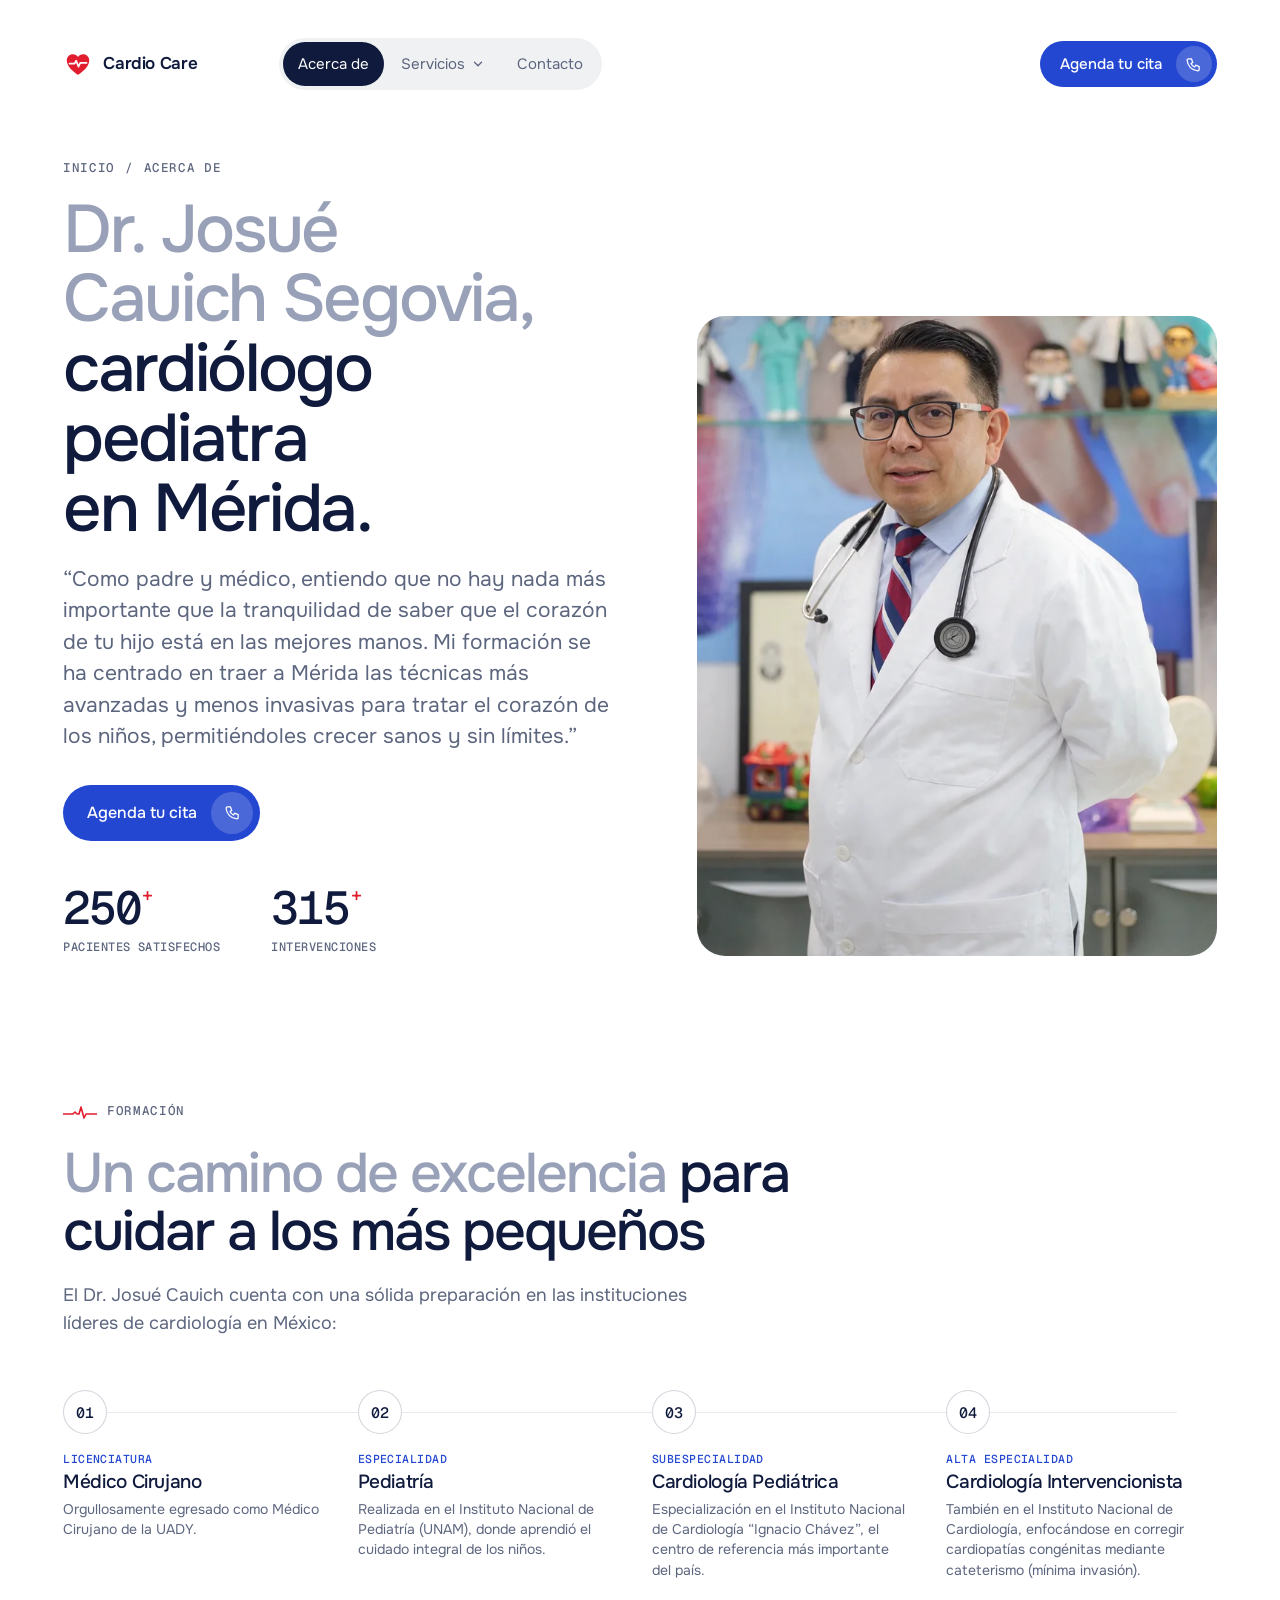
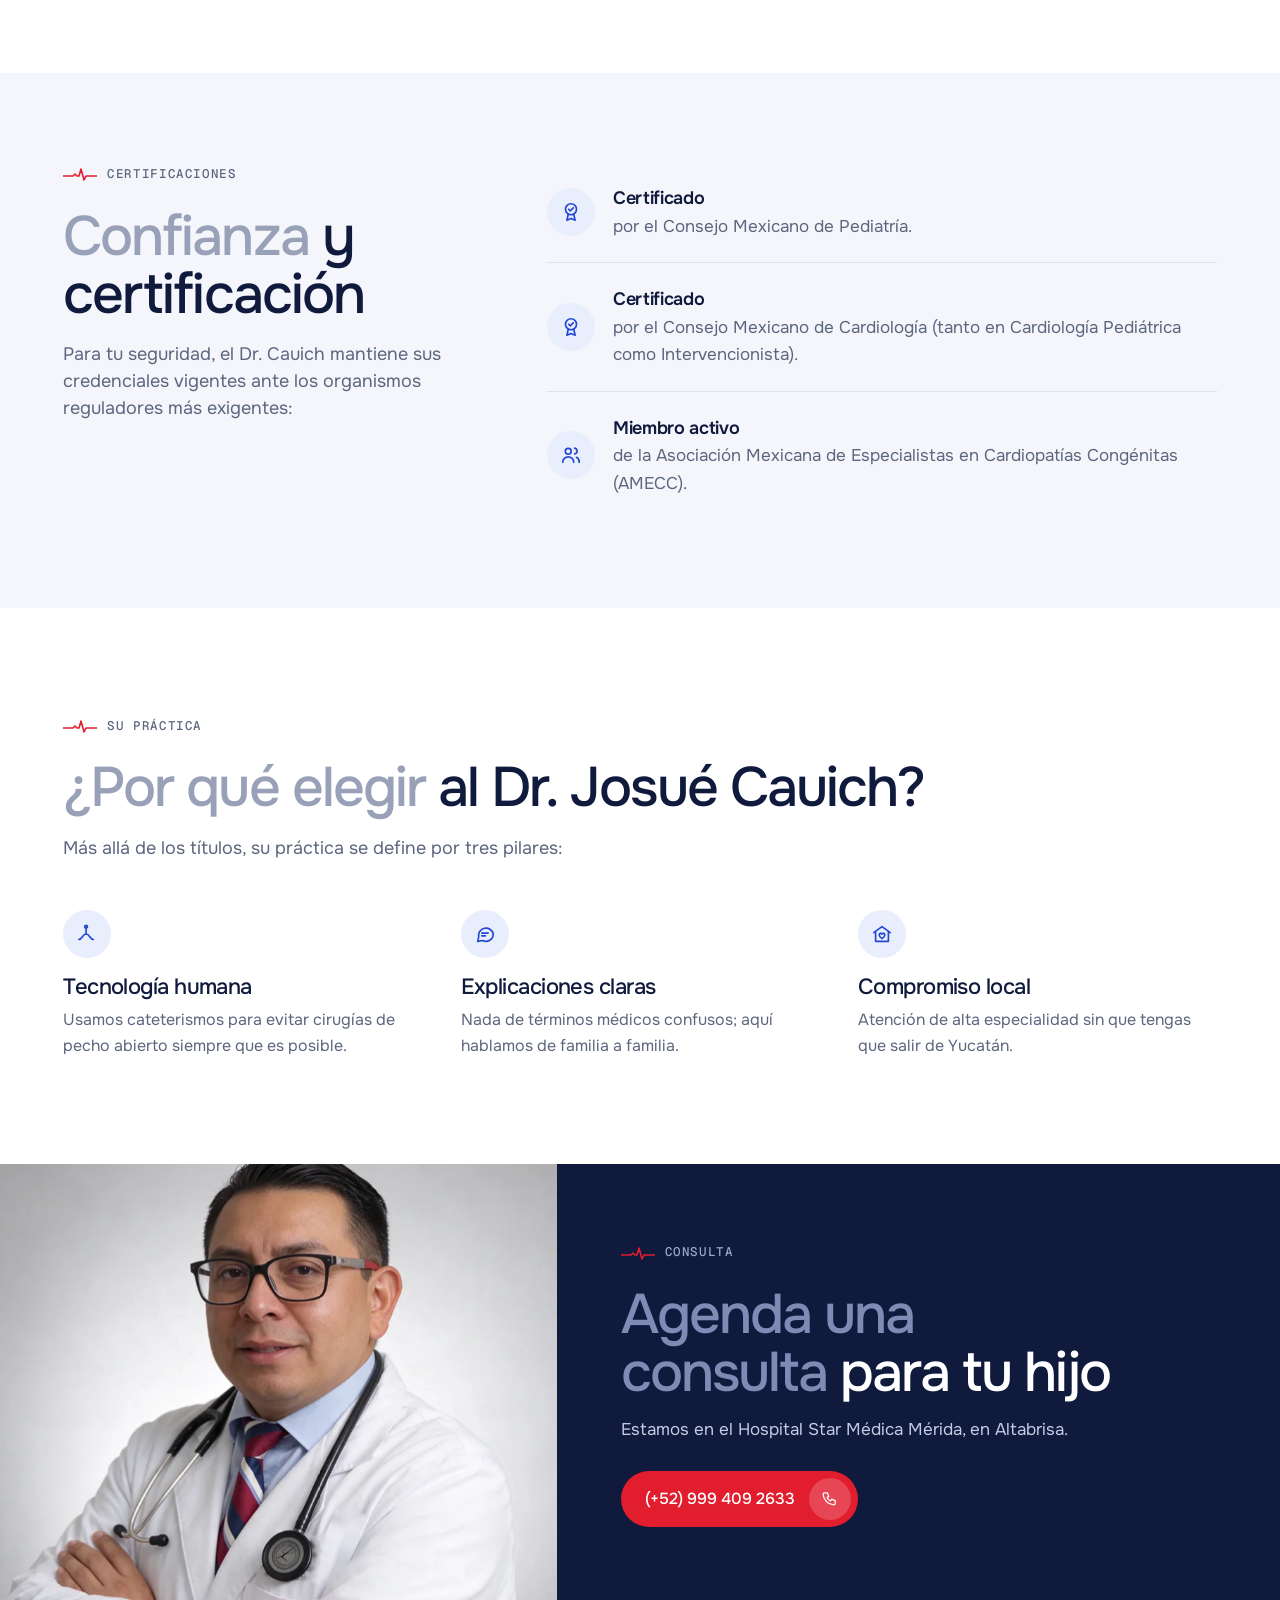
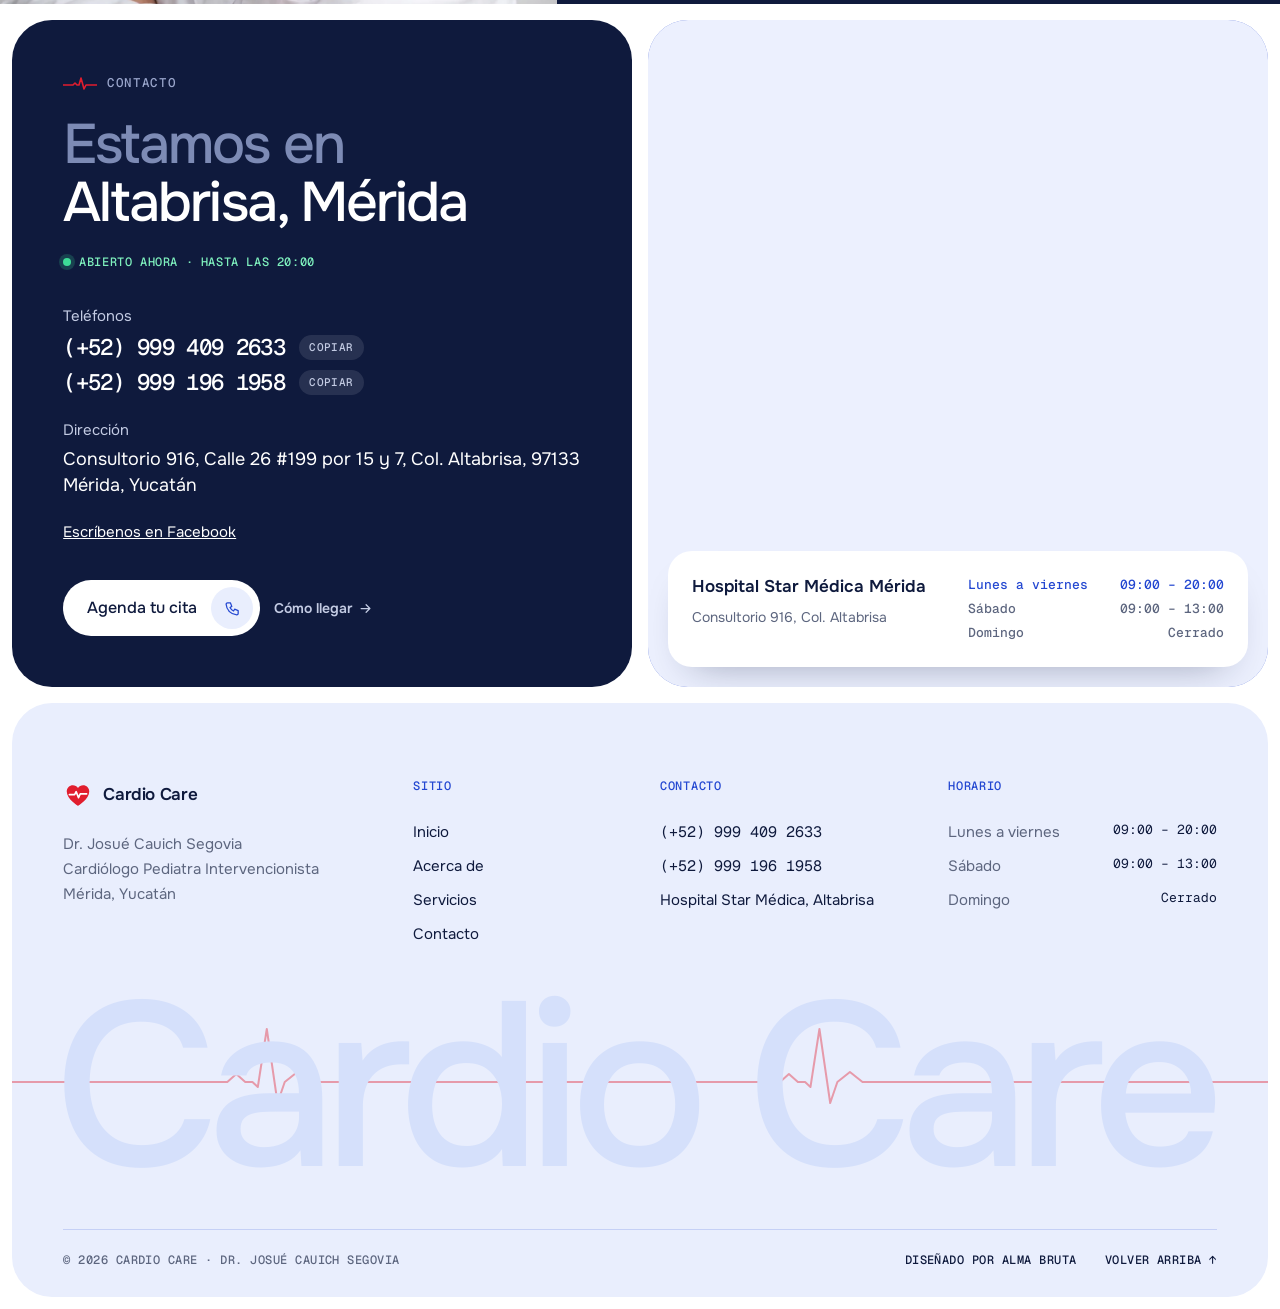
==== commit f203b980: "Mobile: cinta Atendemos en lista, corazón entero, doctor centrado, footer en dos columnas Co-Authore" ====
--- a/acerca-de/index.html
+++ b/acerca-de/index.html
@@ -560,10 +560,23 @@
 @media (prefers-reduced-motion:no-preference){
   .js-rv [data-r]{opacity:0;translate:0 42px;transition:opacity 1s cubic-bezier(.22,1,.36,1),translate 1.2s cubic-bezier(.22,1,.36,1);transition-delay:calc(var(--rd,0) * 90ms)}
   .js-rv [data-r].in-v{opacity:1;translate:0 0}
-  .js-rv .stage > img[data-r]{translate:-50% -50%}
   .js-rv .rv[data-r]{transition:opacity 1s cubic-bezier(.22,1,.36,1),translate 1.2s cubic-bezier(.22,1,.36,1),scale .7s var(--ease),background-color .6s var(--ease),color .6s var(--ease),box-shadow .6s var(--ease)}
   .js-rv .rv[data-r]:not(.on).in-v{opacity:.55}
   [data-px]{scale:1.14;translate:0 var(--py,0px);will-change:translate}
+}
+/* mobile: cinta Atendemos, hero, footer */
+@media (max-width:860px){
+  .band{gap:14px;padding-block:28px 10px}
+  .band ul{display:block;width:100%;font-size:21px}
+  .band li{display:flex;justify-content:space-between;align-items:center;gap:16px;padding:15px 0;border-top:1px solid rgba(255,255,255,.2)}
+  .band li::before,.band li + li::before{content:"";order:2;flex-shrink:0;width:40px;height:16px;background:url("data:image/svg+xml,%3Csvg xmlns='http://www.w3.org/2000/svg' viewBox='0 0 40 16'%3E%3Cpath d='M0 10h12l2-2 2 2h2l3-8 3 13 2-5h14' fill='none' stroke='%23fff' stroke-opacity='.7' stroke-width='1.6' stroke-linejoin='round'/%3E%3C/svg%3E") no-repeat}
+  .hero .v{margin-right:0}
+  .hero .doc{translate:-46% 0}
+}
+@media (max-width:560px){
+  .ftop{grid-template-columns:.8fr 1.2fr;gap:36px 16px}
+  .ftop a[href^="tel"]{white-space:nowrap;font-size:13.5px}
+  .ftop > .fbrand,.ftop > div:last-child{grid-column:1/-1}
 }
 </style>
 </head>
@@ -1189,7 +1202,7 @@
 function reveal(){
   if(RM.matches||!("IntersectionObserver" in window))return;
   document.documentElement.classList.add("js-rv");
-  const SEL="section:not(.hero) > .lbl, section:not(.hero) .h2, .sub, .center .score, .arrows, .car, .rv, .stage > img, .stage .co, .about blockquote, .about .who, .about .t > .btn, .steps > *, .about .ph, .lane, .papas .note, .certs li, .pillars > *, .prose > *, .groups > *, .help .t > *, .help .im, .calls > *, .cinfo > *, .cmap, .ftop > *, .fwm, .contact .t > *, .map, .tablewrap";
+  const SEL="section:not(.hero) > .lbl, section:not(.hero) .h2, .sub, .center .score, .arrows, .car, .rv, .stage .co, .about blockquote, .about .who, .about .t > .btn, .steps > *, .about .ph, .lane, .papas .note, .certs li, .pillars > *, .prose > *, .groups > *, .help .t > *, .help .im, .calls > *, .cinfo > *, .cmap, .ftop > *, .fwm, .contact .t > *, .map, .tablewrap";
   const els=[...main.querySelectorAll(SEL)].filter(e=>!e.closest(".hero,.phead,.rise")&&!e.classList.contains("rise"));
   const io=new IntersectionObserver(es=>es.forEach(en=>{if(en.isIntersecting){en.target.classList.add("in-v");io.unobserve(en.target)}}),{rootMargin:"0px 0px -8% 0px",threshold:.08});
   els.forEach(e=>{const sib=[...e.parentElement.children].filter(x=>els.includes(x));e.style.setProperty("--rd",Math.min(sib.indexOf(e),6));e.setAttribute("data-r","");io.observe(e)});
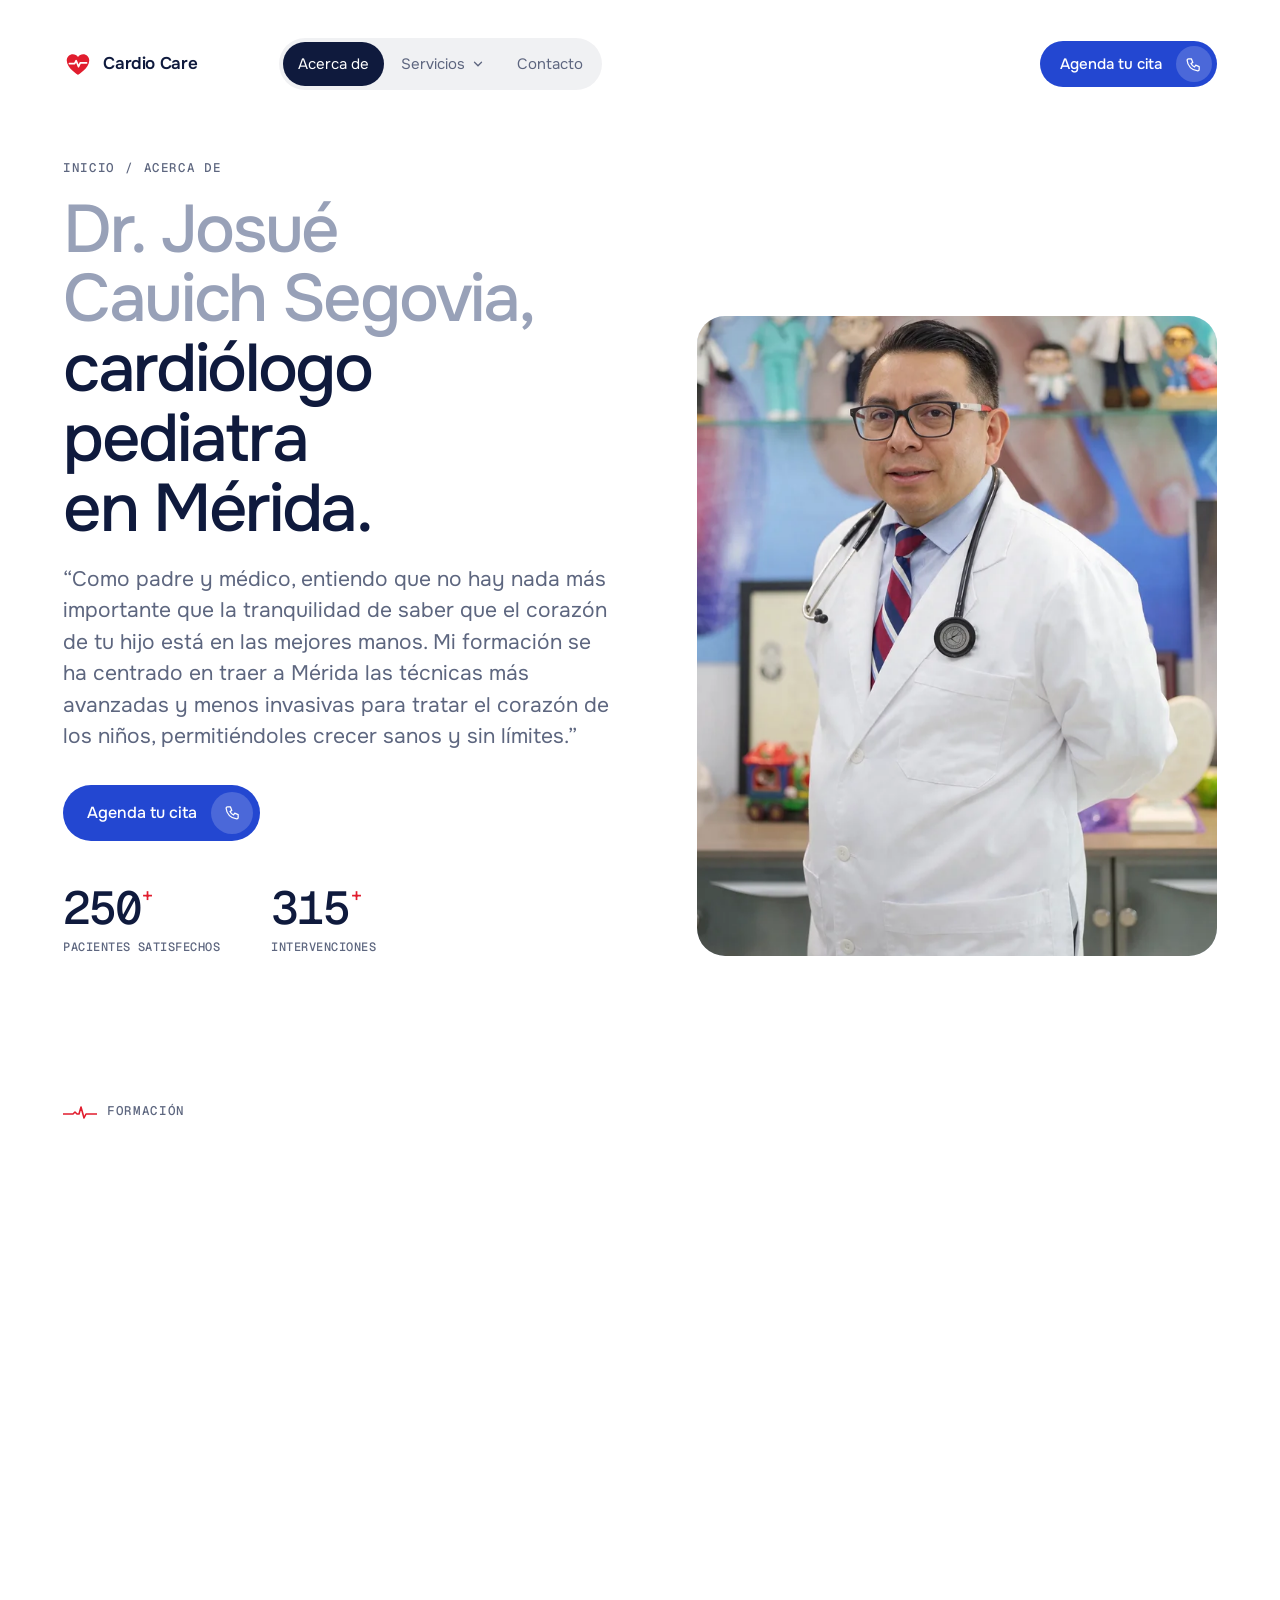
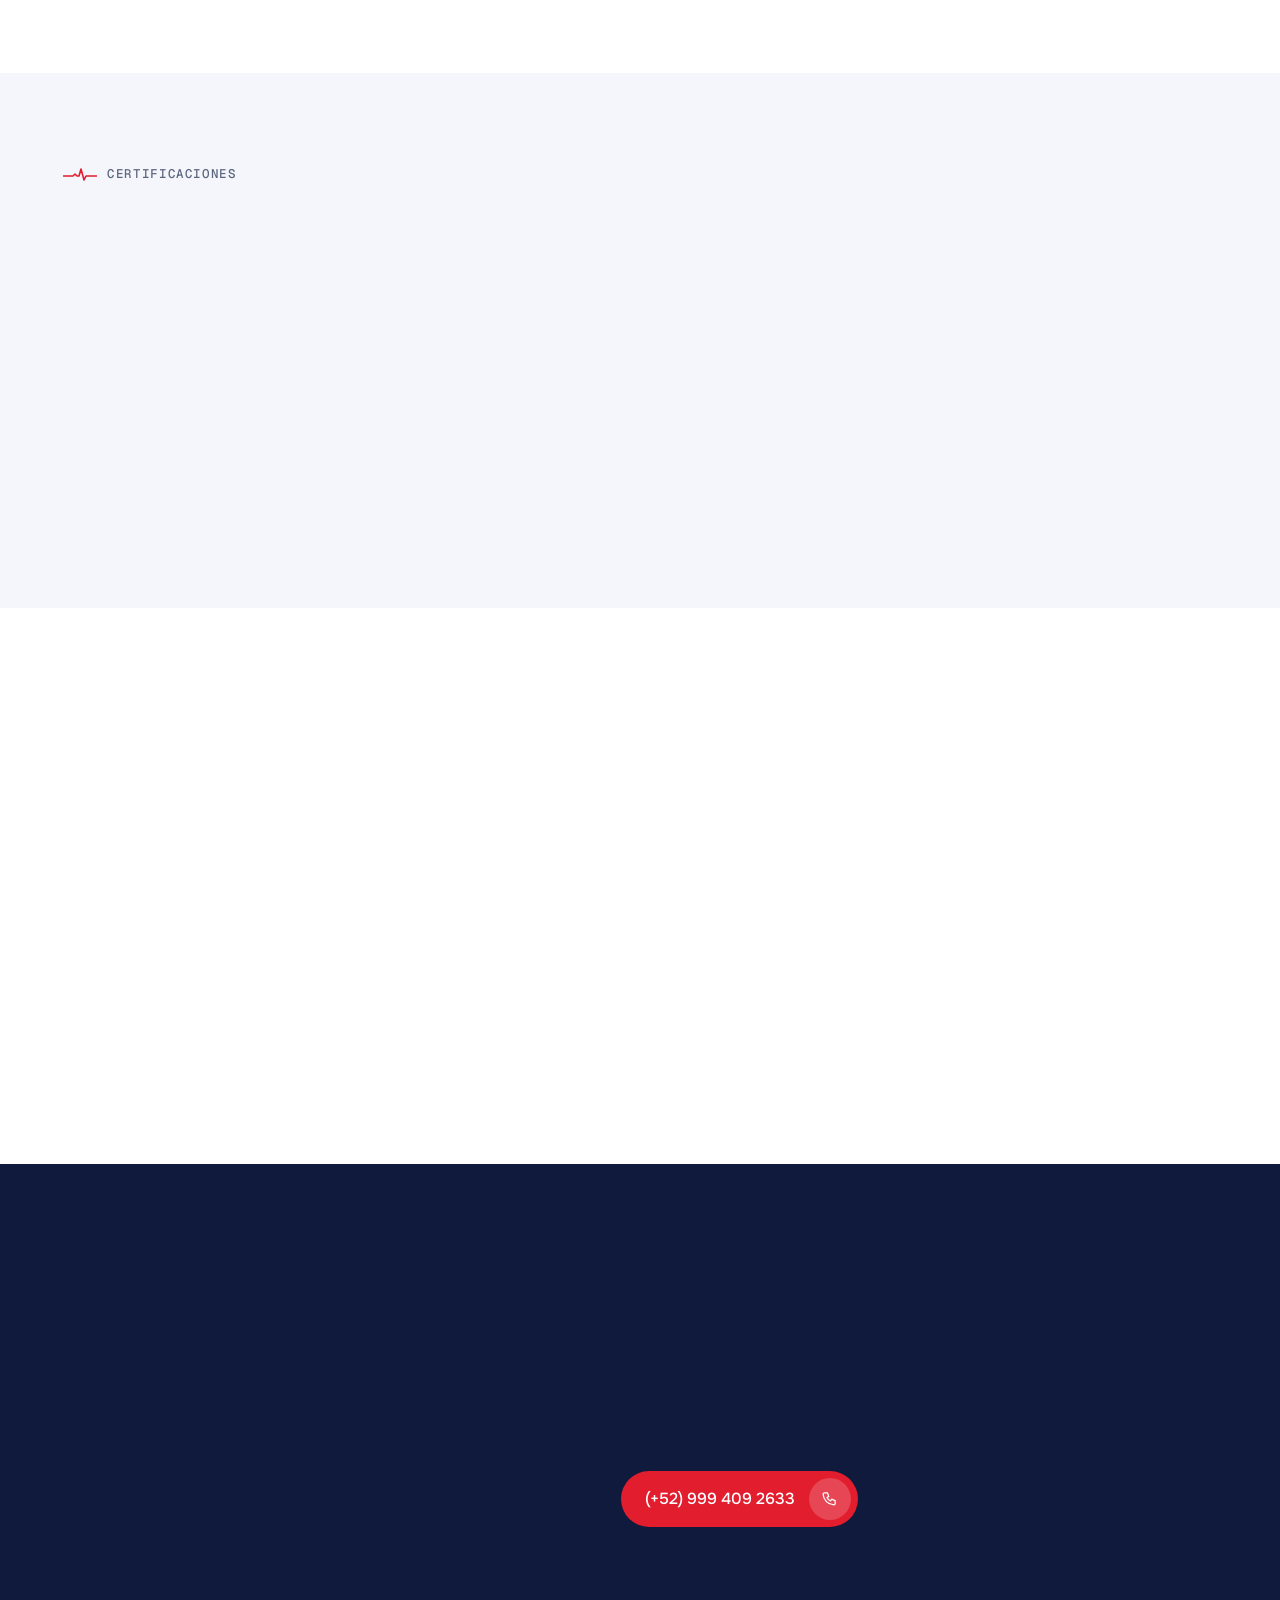
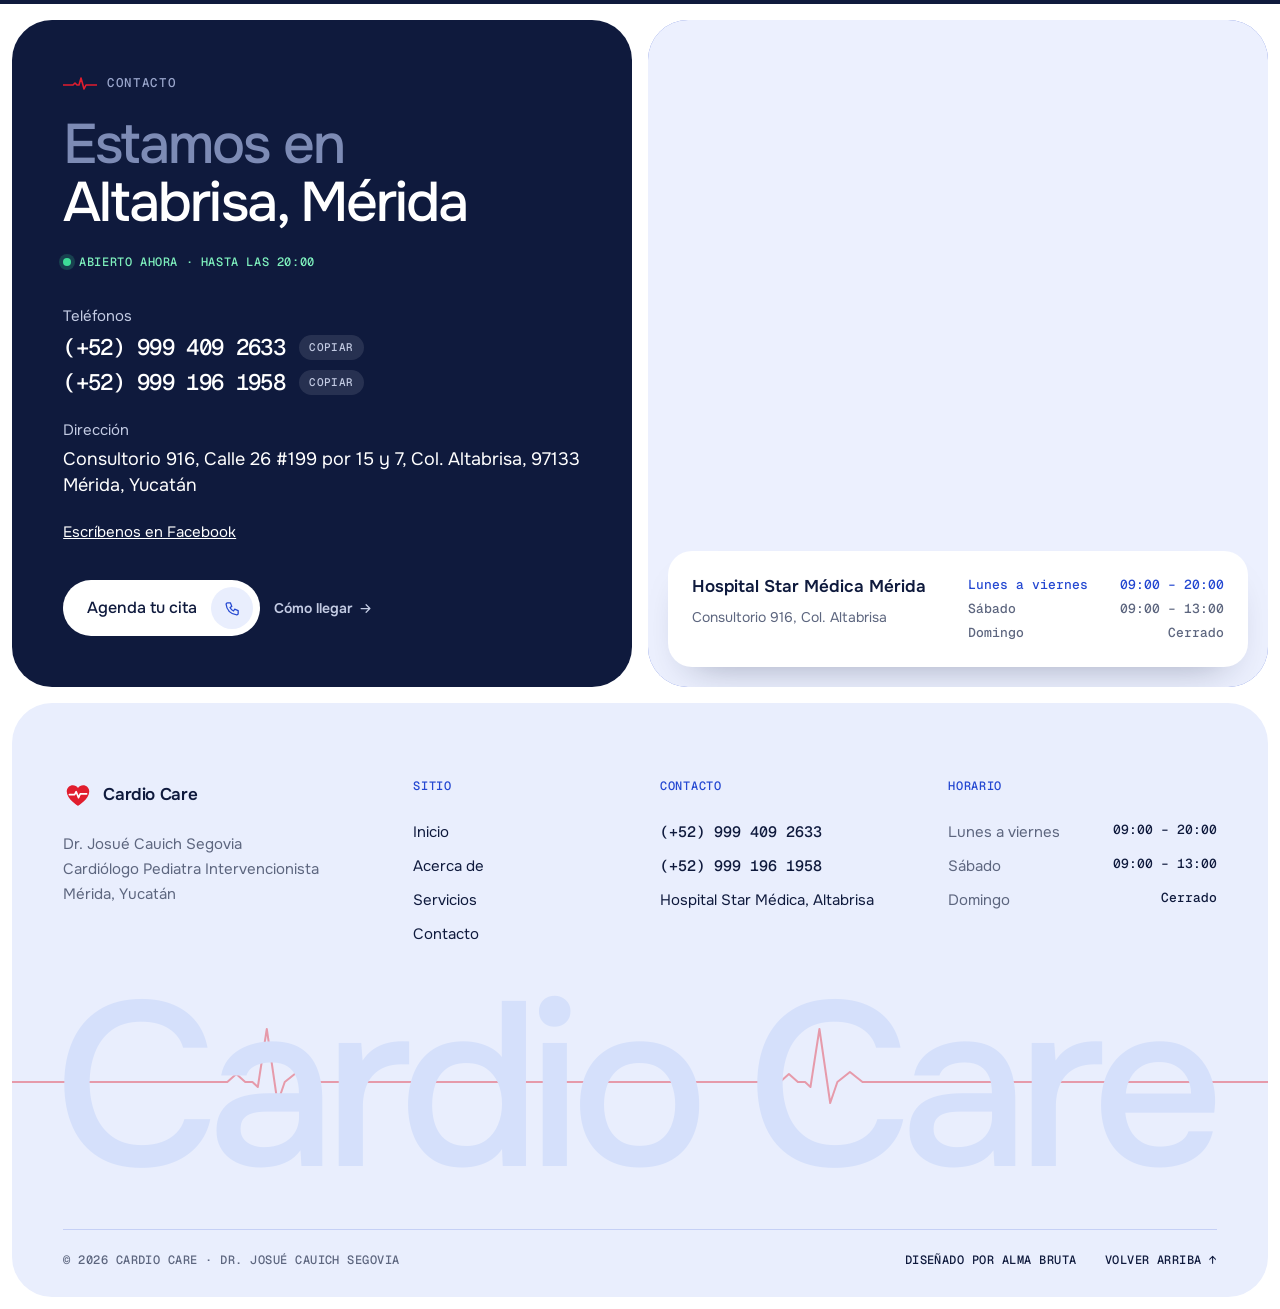
==== commit 12c0b83f: "SEO y AEO: preguntas frecuentes, datos estructurados completos, fuentes propias sin salto de diseño " ====
--- a/acerca-de/index.html
+++ b/acerca-de/index.html
@@ -5,7 +5,11 @@
 <meta name="viewport" content="width=device-width, initial-scale=1, viewport-fit=cover">
 <title>Dr. Josué Cauich Segovia · Cardiólogo Pediatra en Mérida | Cardio Care</title>
 <meta name="description" content="Conoce al Dr. Josué Cauich Segovia: formado en el Instituto Nacional de Pediatría y el Instituto Nacional de Cardiología, certificado por el Consejo Mexicano de Cardiología.">
+<meta name="robots" content="index, follow, max-image-preview:large, max-snippet:-1">
 <link rel="canonical" href="https://cardiocare-sigma.vercel.app/acerca-de/">
+<link rel="alternate" hreflang="es-MX" href="https://cardiocare-sigma.vercel.app/acerca-de/">
+<meta name="author" content="Dr. Josué Cauich Segovia">
+<meta name="geo.region" content="MX-YUC"><meta name="geo.placename" content="Mérida"><meta name="geo.position" content="21.0160689;-89.5849652"><meta name="ICBM" content="21.0160689, -89.5849652">
 <meta name="theme-color" content="#2347D1">
 <link rel="icon" href="/favicon.svg" type="image/svg+xml">
 <link rel="apple-touch-icon" href="/apple-touch-icon.png">
@@ -16,15 +20,19 @@
 <meta property="og:description" content="Conoce al Dr. Josué Cauich Segovia: formado en el Instituto Nacional de Pediatría y el Instituto Nacional de Cardiología, certificado por el Consejo Mexicano de Cardiología.">
 <meta property="og:url" content="https://cardiocare-sigma.vercel.app/acerca-de/">
 <meta property="og:image" content="https://cardiocare-sigma.vercel.app/img/dr-portrait.webp">
+<meta property="og:image:alt" content="Dr. Josué Cauich Segovia · Cardiólogo Pediatra en Mérida | Cardio Care">
 <meta name="twitter:card" content="summary_large_image">
-<link rel="preconnect" href="https://fonts.googleapis.com"><link rel="preconnect" href="https://fonts.gstatic.com" crossorigin>
-<link rel="preload" as="style" href="https://fonts.googleapis.com/css2?family=Onest:wght@300;400;500;600&family=Geist+Mono:wght@500&display=swap">
-<link href="https://fonts.googleapis.com/css2?family=Onest:wght@300;400;500;600&family=Geist+Mono:wght@500&display=swap" rel="stylesheet" media="print" onload="this.media='all'">
-<noscript><link href="https://fonts.googleapis.com/css2?family=Onest:wght@300;400;500;600&family=Geist+Mono:wght@500&display=swap" rel="stylesheet"></noscript>
-<script type="application/ld+json">{"@context": "https://schema.org", "@graph": [{"@type": "Physician", "@id": "https://cardiocare-sigma.vercel.app/#medico", "name": "Dr. Josué Cauich Segovia · Cardio Care", "description": "Cardiólogo pediatra intervencionista en Mérida, Yucatán.", "url": "https://cardiocare-sigma.vercel.app/", "image": "https://cardiocare-sigma.vercel.app/img/dr2.webp", "logo": "https://cardiocare-sigma.vercel.app/favicon.svg", "medicalSpecialty": ["Pediatric", "Cardiovascular"], "telephone": "+529994092633", "address": {"@type": "PostalAddress", "streetAddress": "Calle 26 #199 por 15 y 7, Consultorio 916, Hospital Star Médica", "addressLocality": "Mérida", "addressRegion": "Yucatán", "postalCode": "97133", "addressCountry": "MX"}, "geo": {"@type": "GeoCoordinates", "latitude": 21.0160689, "longitude": -89.5849652}, "hasMap": "https://www.google.com/maps/place/Hospital+Star+M%C3%A9dica+M%C3%A9rida/data=!4m2!3m1!1s0x0:0xc198ba75b83b93b2", "sameAs": ["https://www.google.com/maps/place/Dr+Josu%C3%A9+Cauich+Segovia+Cardi%C3%B3logo+Pediatra/@21.0160689,-89.5849652,17z/data=!4m8!3m7!1s0x8f5677212c8c126d:0xbca4947630c16ba3!8m2!3d21.0160689!4d-89.5849652!9m1!1b1!16s%2Fg%2F1pty506rj"], "openingHoursSpecification": [{"@type": "OpeningHoursSpecification", "dayOfWeek": ["Monday", "Tuesday", "Wednesday", "Thursday", "Friday"], "opens": "09:00", "closes": "20:00"}, {"@type": "OpeningHoursSpecification", "dayOfWeek": "Saturday", "opens": "09:00", "closes": "13:00"}], "areaServed": {"@type": "State", "name": "Yucatán"}}, {"@type": "BreadcrumbList", "itemListElement": [{"@type": "ListItem", "position": 1, "name": "Inicio", "item": "https://cardiocare-sigma.vercel.app/"}, {"@type": "ListItem", "position": 2, "name": "Acerca de", "item": "https://cardiocare-sigma.vercel.app/acerca-de/"}]}, {"@type": "MedicalWebPage", "url": "https://cardiocare-sigma.vercel.app/acerca-de/", "name": "Dr. Josué Cauich Segovia · Cardiólogo Pediatra en Mérida | Cardio Care", "description": "Conoce al Dr. Josué Cauich Segovia: formado en el Instituto Nacional de Pediatría y el Instituto Nacional de Cardiología, certificado por el Consejo Mexicano de Cardiología.", "about": {"@id": "https://cardiocare-sigma.vercel.app/#medico"}, "inLanguage": "es-MX"}]}</script>
+<meta name="twitter:title" content="Dr. Josué Cauich Segovia · Cardiólogo Pediatra en Mérida | Cardio Care">
+<meta name="twitter:description" content="Conoce al Dr. Josué Cauich Segovia: formado en el Instituto Nacional de Pediatría y el Instituto Nacional de Cardiología, certificado por el Consejo Mexicano de Cardiología.">
+<meta name="twitter:image" content="https://cardiocare-sigma.vercel.app/img/dr-portrait.webp">
+<link rel="preload" as="font" type="font/woff2" href="/fonts/onest-latin.woff2" crossorigin>
+<link rel="preload" as="font" type="font/woff2" href="/fonts/geist-mono-500-latin.woff2" crossorigin>
+<script type="application/ld+json">{"@context": "https://schema.org", "@graph": [{"@type": "Physician", "@id": "https://cardiocare-sigma.vercel.app/#medico", "name": "Dr. Josué Cauich Segovia", "alternateName": "Cardio Care", "description": "Cardiólogo pediatra intervencionista en Mérida, Yucatán. Atiende a bebés, niños y adolescentes: soplos, arritmias, dolor de pecho, disautonomía, cardiopatías congénitas y cateterismo.", "url": "https://cardiocare-sigma.vercel.app/", "image": "https://cardiocare-sigma.vercel.app/img/dr2.webp", "logo": "https://cardiocare-sigma.vercel.app/favicon.svg", "medicalSpecialty": ["Pediatric", "Cardiovascular"], "telephone": "+529994092633", "priceRange": "$$", "isAcceptingNewPatients": true, "knowsLanguage": "es", "worksFor": {"@id": "https://cardiocare-sigma.vercel.app/#consultorio"}, "hospitalAffiliation": {"@type": "Hospital", "name": "Hospital Star Médica Mérida"}, "alumniOf": [{"@type": "CollegeOrUniversity", "name": "Instituto Nacional de Pediatría (UNAM)"}, {"@type": "CollegeOrUniversity", "name": "Instituto Nacional de Cardiología Ignacio Chávez"}], "memberOf": {"@type": "MedicalOrganization", "name": "Asociación Mexicana de Especialistas en Cardiopatías Congénitas (AMECC)"}, "hasCredential": [{"@type": "EducationalOccupationalCredential", "credentialCategory": "Certificación", "name": "Cardiología Pediátrica", "recognizedBy": {"@type": "Organization", "name": "Consejo Mexicano de Cardiología"}}, {"@type": "EducationalOccupationalCredential", "credentialCategory": "Certificación", "name": "Cardiología Intervencionista", "recognizedBy": {"@type": "Organization", "name": "Consejo Mexicano de Cardiología"}}, {"@type": "EducationalOccupationalCredential", "credentialCategory": "Certificación", "name": "Pediatría", "recognizedBy": {"@type": "Organization", "name": "Consejo Mexicano de Pediatría"}}], "knowsAbout": ["Cardiología pediátrica", "Cardiología intervencionista", "Cardiopatías congénitas", "Soplos cardiacos", "Arritmias", "Disautonomía", "Cateterismo cardiaco", "Valvuloplastia", "Stents"], "address": {"@type": "PostalAddress", "streetAddress": "Calle 26 #199 por 15 y 7, Consultorio 916, Hospital Star Médica", "addressLocality": "Mérida", "addressRegion": "Yucatán", "postalCode": "97133", "addressCountry": "MX"}, "geo": {"@type": "GeoCoordinates", "latitude": 21.0160689, "longitude": -89.5849652}, "hasMap": "https://www.google.com/maps/place/Hospital+Star+M%C3%A9dica+M%C3%A9rida/data=!4m2!3m1!1s0x0:0xc198ba75b83b93b2", "sameAs": ["https://www.google.com/maps/place/Dr+Josu%C3%A9+Cauich+Segovia+Cardi%C3%B3logo+Pediatra/@21.0160689,-89.5849652,17z/data=!4m8!3m7!1s0x8f5677212c8c126d:0xbca4947630c16ba3!8m2!3d21.0160689!4d-89.5849652!9m1!1b1!16s%2Fg%2F1pty506rj"], "openingHoursSpecification": [{"@type": "OpeningHoursSpecification", "dayOfWeek": ["Monday", "Tuesday", "Wednesday", "Thursday", "Friday"], "opens": "09:00", "closes": "20:00"}, {"@type": "OpeningHoursSpecification", "dayOfWeek": "Saturday", "opens": "09:00", "closes": "13:00"}], "areaServed": [{"@type": "City", "name": "Mérida"}, {"@type": "State", "name": "Yucatán"}], "availableService": [{"@type": "MedicalProcedure", "name": "Diagnóstico Avanzado", "url": "https://cardiocare-sigma.vercel.app/servicios/diagnostico-avanzado/"}, {"@type": "MedicalProcedure", "name": "Colocación de Stents", "url": "https://cardiocare-sigma.vercel.app/servicios/colocacion-de-stents/"}, {"@type": "MedicalTherapy", "name": "Disautonomía", "url": "https://cardiocare-sigma.vercel.app/servicios/disautonomia/"}, {"@type": "MedicalProcedure", "name": "Cateterismo", "url": "https://cardiocare-sigma.vercel.app/servicios/cateterismo/"}, {"@type": "MedicalTherapy", "name": "Dolor torácico", "url": "https://cardiocare-sigma.vercel.app/servicios/dolor-toracico/"}, {"@type": "MedicalTherapy", "name": "Cardiopatías Congénitas", "url": "https://cardiocare-sigma.vercel.app/servicios/cardiopatias-congenitas/"}, {"@type": "MedicalTherapy", "name": "Diagnóstico de Arritmias", "url": "https://cardiocare-sigma.vercel.app/servicios/diagnostico-de-arritmias/"}, {"@type": "MedicalTherapy", "name": "Soplos", "url": "https://cardiocare-sigma.vercel.app/servicios/soplos/"}, {"@type": "MedicalProcedure", "name": "Cierre de defectos", "url": "https://cardiocare-sigma.vercel.app/servicios/cierre-de-defectos/"}]}, {"@type": "MedicalClinic", "@id": "https://cardiocare-sigma.vercel.app/#consultorio", "name": "Cardio Care · Cardiología Pediátrica", "url": "https://cardiocare-sigma.vercel.app/", "image": "https://cardiocare-sigma.vercel.app/og.jpg", "telephone": "+529994092633", "medicalSpecialty": ["Pediatric", "Cardiovascular"], "address": {"@type": "PostalAddress", "streetAddress": "Calle 26 #199 por 15 y 7, Consultorio 916, Hospital Star Médica", "addressLocality": "Mérida", "addressRegion": "Yucatán", "postalCode": "97133", "addressCountry": "MX"}, "geo": {"@type": "GeoCoordinates", "latitude": 21.0160689, "longitude": -89.5849652}, "hasMap": "https://www.google.com/maps/place/Hospital+Star+M%C3%A9dica+M%C3%A9rida/data=!4m2!3m1!1s0x0:0xc198ba75b83b93b2", "openingHoursSpecification": [{"@type": "OpeningHoursSpecification", "dayOfWeek": ["Monday", "Tuesday", "Wednesday", "Thursday", "Friday"], "opens": "09:00", "closes": "20:00"}, {"@type": "OpeningHoursSpecification", "dayOfWeek": "Saturday", "opens": "09:00", "closes": "13:00"}], "containedInPlace": {"@type": "Hospital", "name": "Hospital Star Médica Mérida"}, "employee": {"@id": "https://cardiocare-sigma.vercel.app/#medico"}, "contactPoint": [{"@type": "ContactPoint", "telephone": "+529994092633", "contactType": "reservations", "areaServed": "MX", "availableLanguage": "es"}, {"@type": "ContactPoint", "telephone": "+529991961958", "contactType": "reservations", "areaServed": "MX", "availableLanguage": "es"}]}, {"@type": "WebSite", "@id": "https://cardiocare-sigma.vercel.app/#web", "url": "https://cardiocare-sigma.vercel.app/", "name": "Cardio Care", "inLanguage": "es-MX", "publisher": {"@id": "https://cardiocare-sigma.vercel.app/#consultorio"}}, {"@type": "BreadcrumbList", "itemListElement": [{"@type": "ListItem", "position": 1, "name": "Inicio", "item": "https://cardiocare-sigma.vercel.app/"}, {"@type": "ListItem", "position": 2, "name": "Acerca de", "item": "https://cardiocare-sigma.vercel.app/acerca-de/"}]}, {"@type": "MedicalWebPage", "url": "https://cardiocare-sigma.vercel.app/acerca-de/", "name": "Dr. Josué Cauich Segovia · Cardiólogo Pediatra en Mérida | Cardio Care", "description": "Conoce al Dr. Josué Cauich Segovia: formado en el Instituto Nacional de Pediatría y el Instituto Nacional de Cardiología, certificado por el Consejo Mexicano de Cardiología.", "about": {"@id": "https://cardiocare-sigma.vercel.app/#medico"}, "inLanguage": "es-MX", "isPartOf": {"@id": "https://cardiocare-sigma.vercel.app/#web"}, "reviewedBy": {"@id": "https://cardiocare-sigma.vercel.app/#medico"}, "lastReviewed": "2026-11-27", "audience": {"@type": "PeopleAudience", "audienceType": "Padres y madres de pacientes pediátricos"}}]}</script>
 <style>
 /* Respaldo con las medidas de Onest: mientras carga la fuente, el texto ocupa lo mismo y nada salta. */
-@font-face{font-family:"Onest fb";src:local("Arial");size-adjust:103.3%;ascent-override:93.9%;descent-override:30%;line-gap-override:0%}
+@font-face{font-family:"Onest";font-style:normal;font-weight:300 600;font-display:swap;src:url(/fonts/onest-latin.woff2) format("woff2")}
+@font-face{font-family:"Geist Mono";font-style:normal;font-weight:500;font-display:swap;src:url(/fonts/geist-mono-500-latin.woff2) format("woff2")}
+@font-face{font-family:"Onest fb";src:local("Arial"),local("ArialMT"),local("Liberation Sans"),local("Helvetica");size-adjust:104.5%;ascent-override:93.9%;descent-override:30%;line-gap-override:0%}
 /* Dirección E: paneles redondeados sobre gris hielo, doctor recortado, títulos en dos tonos,
    lecturas tipo monitor en mono y un trazo de ECG como hilo conductor. Serio, cálido y propio de cardiología. */
 :root{
@@ -512,7 +520,12 @@
 }
 @keyframes sonar{0%{scale:.28;opacity:0}18%{opacity:.85}70%{opacity:.35}100%{scale:1;opacity:0}}
 @keyframes ecgscroll{to{transform:translateX(var(--d))}}
-@media (max-width:1100px){.sonar{display:none}}
+.sonar.hs{top:58%;width:1000px;z-index:0;border-color:color-mix(in oklab,var(--c) 40%,transparent)}
+@media (max-width:1100px){
+  .sonar.hs{width:640px}
+  .stage .sonar{position:relative;left:auto;top:auto;translate:none;grid-row:1;grid-column:1/-1;place-self:center;width:min(560px,112%)}
+  .stage > img{grid-row:1;position:relative;left:auto;top:auto;z-index:1}
+}
 
 /* ---------- menú de servicios ---------- */
 .has-mega{position:static}
@@ -577,6 +590,46 @@
   .ftop{grid-template-columns:.8fr 1.2fr;gap:36px 16px}
   .ftop a[href^="tel"]{white-space:nowrap;font-size:13.5px}
   .ftop > .fbrand,.ftop > div:last-child{grid-column:1/-1}
+}
+@media (max-width:560px){
+  .ftop .hr{display:grid;grid-template-columns:.8fr 1.2fr;column-gap:16px}
+  .rv{width:66vw;scale:.94}
+  .rv:not(.on),.js-rv .rv[data-r]:not(.on).in-v{opacity:1;background:var(--ice)}
+  .rc{padding-inline:calc(50% - 33vw)}
+}
+
+/* hero: la etiqueta con la especialidad y la ciudad es parte del h1 (palabras clave), sin cambiar cómo se ve */
+.hero h1{margin-top:0;max-width:none}
+.hero h1 .lbl{display:flex;width:fit-content;max-width:100%}
+.hero h1 .hl{display:block;margin-top:22px;max-width:12.5ch}
+
+/* preguntas frecuentes */
+.faq{display:grid;grid-template-columns:minmax(0,.85fr) minmax(0,1.15fr);gap:clamp(32px,6vw,110px);padding:clamp(64px,8vw,110px) clamp(22px,4vw,56px);border-top:1px solid var(--line)}
+.fq-h{position:sticky;top:110px;align-self:start}
+.fq-h .sub{font-size:18px;color:var(--mut);line-height:1.5;margin-top:20px;max-width:40ch}
+.fq-h .btn{margin-top:32px}
+.fq-l{border-bottom:1px solid var(--line)}
+.qa{border-top:1px solid var(--line)}
+.qa summary{list-style:none;display:grid;grid-template-columns:44px minmax(0,1fr) 40px;align-items:center;gap:14px;padding:24px 0;cursor:pointer}
+.qa summary::-webkit-details-marker{display:none}
+.qa .n{font-size:12.5px;letter-spacing:.05em;color:var(--gray)}
+.qa h3{font-size:clamp(19px,1rem + .45vw,23px);letter-spacing:-.02em;line-height:1.25}
+.qa .pm{width:40px;height:40px;border-radius:50%;display:grid;place-items:center;background:var(--soft);color:var(--ink);transition:transform .5s var(--ease),background-color .3s,color .3s}
+.qa .pm svg{width:18px;height:18px}
+.qa summary:hover .pm{background:var(--ice)}
+.qa[open] .pm{transform:rotate(45deg);background:var(--c);color:#fff}
+.qa[open] .n{color:var(--r)}
+.qa .ans{padding:0 54px 28px 58px}
+.qa .ans p{color:var(--mut);max-width:62ch;line-height:1.65}
+.qa .ans .link{margin-top:14px;color:var(--primary)}
+@media (prefers-reduced-motion:no-preference){.qa[open] .ans{animation:fqin .6s var(--ease)}}
+@keyframes fqin{from{opacity:0;translate:0 -6px}}
+@media (max-width:860px){
+  .faq{grid-template-columns:1fr}
+  .fq-h{position:static}
+  .qa summary{grid-template-columns:30px minmax(0,1fr) 36px;gap:10px;padding:20px 0}
+  .qa .pm{width:36px;height:36px}
+  .qa .ans{padding:0 0 24px 40px}
 }
 </style>
 </head>
@@ -852,6 +905,8 @@
 <div class="callout"><b>¿Por qué es una excelente opción?</b>Al liberar la presión, el corazón de tu pequeño deja de esforzarse innecesariamente. Es como quitarle una mochila de 20 kilos de la espalda; notarás que tiene más energía, respira mejor y crece con normalidad. Todo esto se hace mientras el niño está bajo una sedación segura, cuidando siempre su integridad emocional.</div>`}
 ];
 const bySlug=Object.fromEntries(S.map(s=>[s.slug,s]));
+const FAQ={"home": [{"q": "¿Qué hace un cardiólogo pediatra?", "a": "Es el médico especialista que diagnostica y trata los problemas del corazón en bebés, niños y adolescentes, desde soplos y arritmias hasta cardiopatías congénitas. El Dr. Josué Cauich Segovia además es cardiólogo intervencionista: puede tratar varias de estas condiciones con cateterismo, sin abrir el pecho."}, {"q": "¿Cuándo debo llevar a mi hijo al cardiólogo pediatra?", "a": "Conviene consultar si el pediatra escuchó un soplo, si tu hijo se desmaya, tiene dolor de pecho o palpitaciones al hacer ejercicio, si un bebé se cansa o suda mucho al comer, si sus labios o uñas se ven morados, o si hay enfermedades del corazón en la familia. Una valoración a tiempo confirma o descarta el problema."}, {"q": "¿Un soplo en el corazón es grave?", "a": "En la mayoría de los casos, no. Más de la mitad de los niños tiene en algún momento un soplo funcional o inocente, que aparece en un corazón sano y no necesita tratamiento. Como un soplo también puede ser la señal de una cardiopatía congénita, el cardiólogo pediatra lo valora con la exploración y, si hace falta, con un ecocardiograma.", "link": "/servicios/soplos/"}, {"q": "¿El dolor de pecho en un niño viene del corazón?", "a": "Casi nunca. Solo entre el 1% y el 4% de los dolores de pecho en niños tiene un origen cardiaco; la mayoría son musculares, respiratorios o sin una causa grave. Vale la pena revisarlo si el dolor aparece con el ejercicio, se acompaña de desmayo o palpitaciones, o si tu hijo tiene una cardiopatía conocida.", "link": "/servicios/dolor-toracico/"}, {"q": "¿Es normal que el corazón de mi hijo lata tan rápido?", "a": "Sí. Mientras más pequeño es el niño, más rápido late su corazón: en reposo, un bebé de una semana puede tener entre 90 y 160 latidos por minuto, y un niño de 8 a 11 años entre 60 y 130. Si notas latidos muy rápidos, irregulares o acompañados de mareo, conviene revisarlo.", "link": "/servicios/diagnostico-de-arritmias/"}, {"q": "¿Qué es un cateterismo cardiaco y es seguro?", "a": "Es un procedimiento en el que se lleva un tubo muy delgado (catéter) por un vaso sanguíneo hasta el corazón. Sirve para diagnosticar con precisión y para tratar defectos, como cerrar orificios, abrir válvulas o colocar stents, sin cirugía de pecho abierto. Se realiza en el hospital, con el niño bajo una sedación segura.", "link": "/servicios/cateterismo/"}, {"q": "¿Qué estudios puede necesitar mi hijo?", "a": "Depende de los síntomas. Los más comunes son el electrocardiograma, la radiografía de tórax y el ecocardiograma, que es la prueba fundamental para ver la estructura del corazón. En casos específicos se indica una prueba de inclinación (Tilt Test) o un cateterismo diagnóstico."}, {"q": "¿Qué formación tiene el Dr. Josué Cauich Segovia?", "a": "Se formó en el Instituto Nacional de Pediatría (UNAM) y en el Instituto Nacional de Cardiología “Ignacio Chávez”. Está certificado por el Consejo Mexicano de Cardiología en Cardiología Pediátrica e Intervencionista y por el Consejo Mexicano de Pediatría, y es miembro activo de la AMECC.", "link": "/acerca-de/"}, {"q": "¿Dónde está el consultorio y en qué horario atiende?", "a": "En el consultorio 916 del Hospital Star Médica Altabrisa: Calle 26 #199 por 15 y 7, Col. Altabrisa, Mérida, Yucatán. Atiende de lunes a viernes de 9:00 a 20:00 y los sábados de 9:00 a 13:00.", "link": "/contacto/"}, {"q": "¿Cómo agendo una cita?", "a": "Llama al (+52) 999 409 2633 o al (+52) 999 196 1958. Te damos el horario disponible más cercano y te decimos qué estudios previos conviene llevar a la consulta.", "link": "/contacto/"}], "servicios": {"diagnostico-avanzado": [{"q": "¿Para qué sirve un cateterismo diagnóstico?", "a": "Para obtener un mapa exacto del corazón cuando la ecografía o la radiografía no son suficientes. Con un catéter muy fino y un líquido de contraste se ve el corazón en movimiento, se miden las presiones de cada cámara y cuánta sangre llega a los pulmones, y así se decide el mejor tratamiento."}, {"q": "¿Todos los niños con una cardiopatía necesitan este estudio?", "a": "No. La mayoría de las cardiopatías congénitas se diagnostican bien con estudios no invasivos, como el ecocardiograma. El cateterismo diagnóstico se indica cuando hace falta información precisa para confirmar si el niño necesita una intervención y planearla."}], "colocacion-de-stents": [{"q": "¿Qué es un stent y cuándo se usa en niños?", "a": "Es una malla metálica muy fina que se coloca dentro de una arteria demasiado estrecha, como en la coartación de aorta o las estrecheces de las arterias pulmonares. Se lleva plegada con un catéter, se expande en el punto exacto y mantiene la arteria abierta de forma permanente."}, {"q": "¿Colocar un stent requiere abrir el pecho?", "a": "No. El stent se coloca por cateterismo, a través de un vaso sanguíneo, sin cirugía de pecho abierto. El flujo de sangre mejora en el momento en que el stent se expande."}], "disautonomia": [{"q": "¿Qué es la disautonomía en niños?", "a": "Es un grupo de trastornos en los que el sistema nervioso autónomo, que regula sin que lo pensemos la presión, el pulso y otras funciones, pierde el equilibrio. Se estima que la presenta alrededor del 10% de los niños, adolescentes y jóvenes, y puede causar mareos, desmayos, palpitaciones o cansancio."}, {"q": "¿Cómo se diagnostica la disautonomía?", "a": "El cardiólogo pediatra evalúa los síntomas y, según el caso, indica un electrocardiograma, una radiografía de tórax y un ecocardiograma. Muchas veces es útil la prueba de inclinación (Tilt Test); si los síntomas son claros, puede no ser necesaria."}], "cateterismo": [{"q": "¿Qué es el cateterismo cardiaco en niños?", "a": "Es un procedimiento en el que se introduce un catéter por un vaso sanguíneo hasta el corazón. Puede ser diagnóstico, para medir presiones, oxígeno y estructuras, o terapéutico, para tratar defectos sin cirugía de pecho abierto."}, {"q": "¿Mi hijo necesita un cateterismo en todos los casos?", "a": "No. La mayoría de las cardiopatías congénitas se diagnostican con métodos no invasivos. El cateterismo se reserva para cuando hace falta definir mejor la cardiopatía o cuando permite tratarla sin una cirugía abierta."}], "dolor-toracico": [{"q": "¿Todo dolor de pecho en un niño es grave?", "a": "No. Muy pocas veces se debe a una enfermedad grave: la causa más frecuente es desconocida y benigna (35%), seguida del origen muscular o de las costillas (30%). Solo entre el 1% y el 4% de los casos tiene un origen cardiaco."}, {"q": "¿Cuándo hay que revisar el dolor de pecho con el cardiólogo?", "a": "Cuando aparece durante el ejercicio, se acompaña de desmayo, palpitaciones o falta de aire, o si el niño tiene una cardiopatía conocida o antecedentes familiares. Una valoración tranquiliza a la familia y descarta una causa cardiaca."}], "cardiopatias-congenitas": [{"q": "¿Qué tan frecuentes son las cardiopatías congénitas?", "a": "Aparecen en cerca del 1% de los recién nacidos vivos. Son alteraciones en la estructura del corazón que se producen durante su formación, y en la mayoría de los casos su causa es multifactorial."}, {"q": "¿Un niño con cardiopatía congénita puede llegar a adulto?", "a": "Sí. Gracias a los avances en el diagnóstico y el tratamiento, hoy más del 90% de los niños con una cardiopatía congénita llega a la edad adulta. Se recomiendan revisiones al menos una vez al año para prevenir y detectar complicaciones."}], "diagnostico-de-arritmias": [{"q": "¿Una arritmia en mi hijo es peligrosa?", "a": "Casi siempre, no. Los trastornos del ritmo más habituales en la infancia no suelen necesitar tratamiento y permiten llevar una vida normal, incluido el deporte. Algunas arritmias sí requieren atención, por eso es importante el diagnóstico del cardiólogo pediatra."}, {"q": "¿Cómo se diagnostica una arritmia?", "a": "La prueba básica es el electrocardiograma (EKG), que registra la actividad eléctrica del corazón. Las arritmias pueden aparecer desde la vida fetal hasta la adolescencia, y el especialista indica estudios adicionales según cada caso."}], "soplos": [{"q": "¿Qué es un soplo en el corazón?", "a": "Es un sonido que produce la sangre al pasar con turbulencia por el corazón o los grandes vasos, y que el médico escucha con el estetoscopio. Es un hallazgo frecuente en niños y adolescentes."}, {"q": "¿Todos los soplos son malos?", "a": "No. La mayoría son funcionales o inocentes: aparecen en corazones sanos y no tienen consecuencias. Más del 50% de los niños los presenta en algún momento. Aun así, un soplo puede ser señal de una cardiopatía congénita, y el cardiólogo pediatra los distingue con la exploración y el ecocardiograma."}], "cierre-de-defectos": [{"q": "¿Qué es una valvuloplastia con balón?", "a": "Es un procedimiento para abrir una válvula del corazón que nació demasiado estrecha (estenosis). Con un catéter se lleva un pequeño globo hasta el centro de la válvula y se infla unos segundos, lo que separa las fibras pegadas y permite que la válvula se abra."}, {"q": "¿La valvuloplastia necesita cirugía abierta?", "a": "No. Se hace por cateterismo, a través de los vasos sanguíneos y sin bisturí en el pecho, de modo que el corazón deja de trabajar el doble para bombear la sangre."}]}};
+
 const LOGO=`<svg viewBox="0 0 40 40" aria-hidden="true"><path d="M20 34.5S5 25.6 5 15.4C5 10.6 8.7 7 13.2 7c2.8 0 5.2 1.4 6.8 3.6C21.6 8.4 24 7 26.8 7 31.3 7 35 10.6 35 15.4 35 25.6 20 34.5 20 34.5Z" fill="#E11D2E"/><path d="M8.5 19.5h7l2-4 3.2 8 2.3-5h8.5" fill="none" stroke="#fff" stroke-width="2.2" stroke-linecap="round" stroke-linejoin="round"/></svg>`;
 /* ---------- reseñas reales (Google Maps, perfil del Dr. Josué Cauich Segovia) ---------- */
 const RATING={score:"5.0",count:458,url:"https://www.google.com/maps/place/Dr+Josu%C3%A9+Cauich+Segovia+Cardi%C3%B3logo+Pediatra/@21.0160689,-89.5849652,17z/data=!4m8!3m7!1s0x8f5677212c8c126d:0xbca4947630c16ba3!8m2!3d21.0160689!4d-89.5849652!9m1!1b1!16s%2Fg%2F1pty506rj"};
@@ -868,6 +923,17 @@
 const plus='<svg viewBox="0 0 24 24" fill="none" stroke="currentColor" stroke-width="2.2" stroke-linecap="round"><path d="M12 5v14M5 12h14"/></svg>';
 const bi=(ic=plus)=>`<span class="bi">${ic}</span>`;
 const im=(key,alt="",extra="")=>IMG[key]?`<img src="${IMG[key]}" alt="${alt}" decoding="async" ${extra}>`:"";
+
+/* preguntas frecuentes: <details> nativo (se lee sin JS, accesible y abre uno a la vez) */
+const FAQ_IC='<svg viewBox="0 0 24 24" fill="none" stroke="currentColor" stroke-width="1.8" stroke-linecap="round" aria-hidden="true"><path d="M12 5v14M5 12h14"/></svg>';
+function faq(items,{id="faq",lbl="Preguntas frecuentes",h="<span class=\"gr\">Lo que más</span> nos preguntan",sub="Respuestas claras a las dudas que más escuchamos en consulta. Si la tuya no está aquí, llámanos."}={}){
+  if(!items||!items.length)return "";
+  return `<section class="faq" id="${id}" aria-labelledby="${id}-h">
+  <div class="fq-h"><span class="lbl">${lbl}</span><h2 class="h2" id="${id}-h">${h}</h2><p class="sub">${sub}</p>
+    <a class="btn" href="tel:${PHONES[0][1]}">${PHONES[0][0]} ${bi(I.phone)}</a></div>
+  <div class="fq-l">${items.map((f,i)=>`<details class="qa" name="${id}"${i===0?" open":""}><summary><span class="n mono">${String(i+1).padStart(2,"0")}</span><h3>${f.q}</h3><span class="pm">${FAQ_IC}</span></summary><div class="ans"><p>${f.a}</p>${f.link?`<a class="link" href="${f.link}">Leer más +</a>`:""}</div></details>`).join("")}</div>
+</section>`;
+}
 const nn=i=>String(i+1).padStart(2,"0");
 const two=(t)=>{const k=t.indexOf(":");return k>0?`${t.slice(0,k)}: <span class="gr">${t.slice(k+1).trim()}</span>`:t};
 const ORDER=["diagnostico-avanzado","colocacion-de-stents","disautonomia","cateterismo","dolor-toracico","cardiopatias-congenitas","diagnostico-de-arritmias","soplos","cierre-de-defectos"];
@@ -975,8 +1041,7 @@
   return `
 <section class="panel hero" aria-labelledby="h1">
   <div class="t">
-    <span class="lbl rise">Cardiólogo Pediatra Intervencionista · Mérida</span>
-    <h1 id="h1" class="rise d1"><span class="gr">Tu aliado en la salud</span> del corazón de tus hijos.</h1>
+    <h1 id="h1"><span class="lbl rise">Cardiólogo pediatra intervencionista en Mérida</span><span class="hl rise d1"><span class="gr">Tu aliado en la salud</span> del corazón de tus hijos.</span></h1>
     <p class="lead rise d2">Técnicas avanzadas y de mínima invasión para que tu hijo crezca sano y sin límites, sin salir de Yucatán.</p>
     <div class="ct rise d3"><a class="btn" href="/contacto/">Agenda tu cita ${bi()}</a><span class="alt">o llama al <a href="tel:${PHONES[0][1]}">${PHONES[0][0]}</a></span></div>
     <div class="nums rise d4">
@@ -986,7 +1051,7 @@
     </div>
   </div>
   <div class="v">
-    <div class="rings" aria-hidden="true"></div>
+    <span class="sonar hs" style="--i:0" aria-hidden="true"></span><span class="sonar hs" style="--i:1" aria-hidden="true"></span><span class="sonar hs" style="--i:2" aria-hidden="true"></span>
     ${im("dr-cut","El Dr. Josué Cauich Segovia, cardiólogo pediatra, con bata blanca",'class="doc" fetchpriority="high"')}
     <div class="float f1"><span class="ic">${I.seal}</span><span><b>Certificado</b>Consejo Mexicano de Cardiología</span></div>
     <div class="float f2"><span class="ic">${I.cath}</span><span><b>Mínima invasión</b>Cateterismo sin abrir el pecho</span></div>
@@ -1039,6 +1104,8 @@
   ${arrows("rc")}
   <div class="rc" id="rc">${REVIEWS.map(([n,t],i)=>`<figure class="rv ${i===2?"on":""}"><blockquote>“${t}”</blockquote><figcaption><span class="av" aria-hidden="true">${initials(n)}</span><span><b>${n}</b><span>Google · ★★★★★</span></span></figcaption></figure>`).join("")}</div>
 </section>
+
+${faq(FAQ.home)}
 
 ${contactBlock()}
 ${footer()}`;
@@ -1121,6 +1188,7 @@
   <div class="media rise d2">${im(s.img[2],s.img[1],'fetchpriority="high"')}</div>
 </header>
 <article class="article"><div class="prose">${s.body}</div></article>
+${faq(FAQ.servicios[s.slug],{id:"faq-svc",h:`<span class="gr">Preguntas sobre</span> ${s.name.toLowerCase()}`,sub:"Lo esencial en pocas líneas. Para tu caso en particular, la valoración en consulta es lo que define el camino."})}
 <section class="help bleed" aria-labelledby="help-h">
   <div class="im">${im("ph-recepcion","Recepcionista del consultorio atendiendo una llamada",'loading="lazy"')}</div>
   <div class="t"><div><span class="lbl">Atención</span><h2 class="h2" id="help-h"><span class="gr">¿Tienes alguna</span> pregunta?</h2><p>Nuestros gestores de atención al cliente están disponibles las 24 horas, los 7 días de la semana para responder a tus preguntas.</p></div><a class="btn red" href="tel:${PHONES[0][1]}">${PHONES[0][0]} ${bi(I.phone)}</a></div>
@@ -1202,7 +1270,7 @@
 function reveal(){
   if(RM.matches||!("IntersectionObserver" in window))return;
   document.documentElement.classList.add("js-rv");
-  const SEL="section:not(.hero) > .lbl, section:not(.hero) .h2, .sub, .center .score, .arrows, .car, .rv, .stage .co, .about blockquote, .about .who, .about .t > .btn, .steps > *, .about .ph, .lane, .papas .note, .certs li, .pillars > *, .prose > *, .groups > *, .help .t > *, .help .im, .calls > *, .cinfo > *, .cmap, .ftop > *, .fwm, .contact .t > *, .map, .tablewrap";
+  const SEL="section:not(.hero) > .lbl, section:not(.hero) .h2, .sub, .center .score, .arrows, .car, .rv, .stage .co, .about blockquote, .about .who, .about .t > .btn, .steps > *, .about .ph, .lane, .papas .note, .certs li, .pillars > *, .prose > *, .groups > *, .help .t > *, .help .im, .calls > *, .cinfo > *, .cmap, .ftop > *, .fwm, .contact .t > *, .map, .tablewrap, .faq .fq-h > *, .faq .qa";
   const els=[...main.querySelectorAll(SEL)].filter(e=>!e.closest(".hero,.phead,.rise")&&!e.classList.contains("rise"));
   const io=new IntersectionObserver(es=>es.forEach(en=>{if(en.isIntersecting){en.target.classList.add("in-v");io.unobserve(en.target)}}),{rootMargin:"0px 0px -8% 0px",threshold:.08});
   els.forEach(e=>{const sib=[...e.parentElement.children].filter(x=>els.includes(x));e.style.setProperty("--rd",Math.min(sib.indexOf(e),6));e.setAttribute("data-r","");io.observe(e)});
